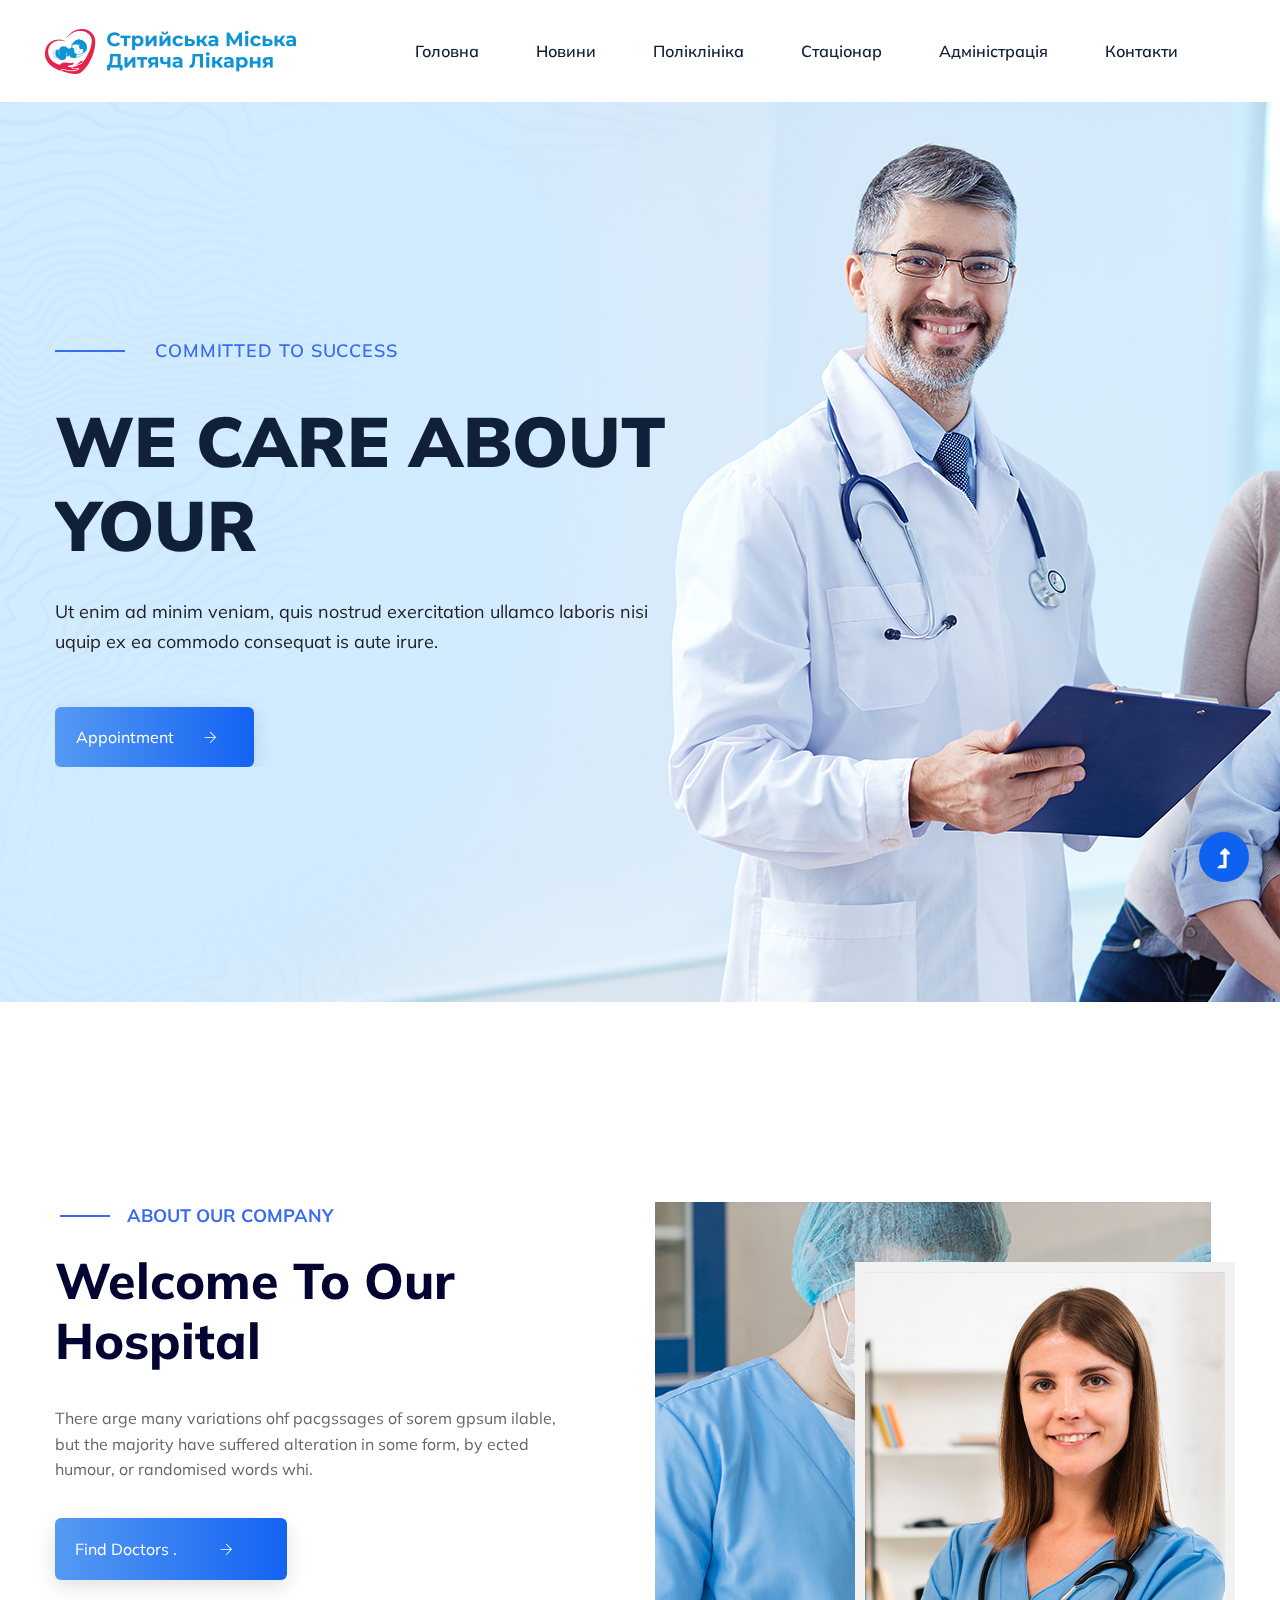
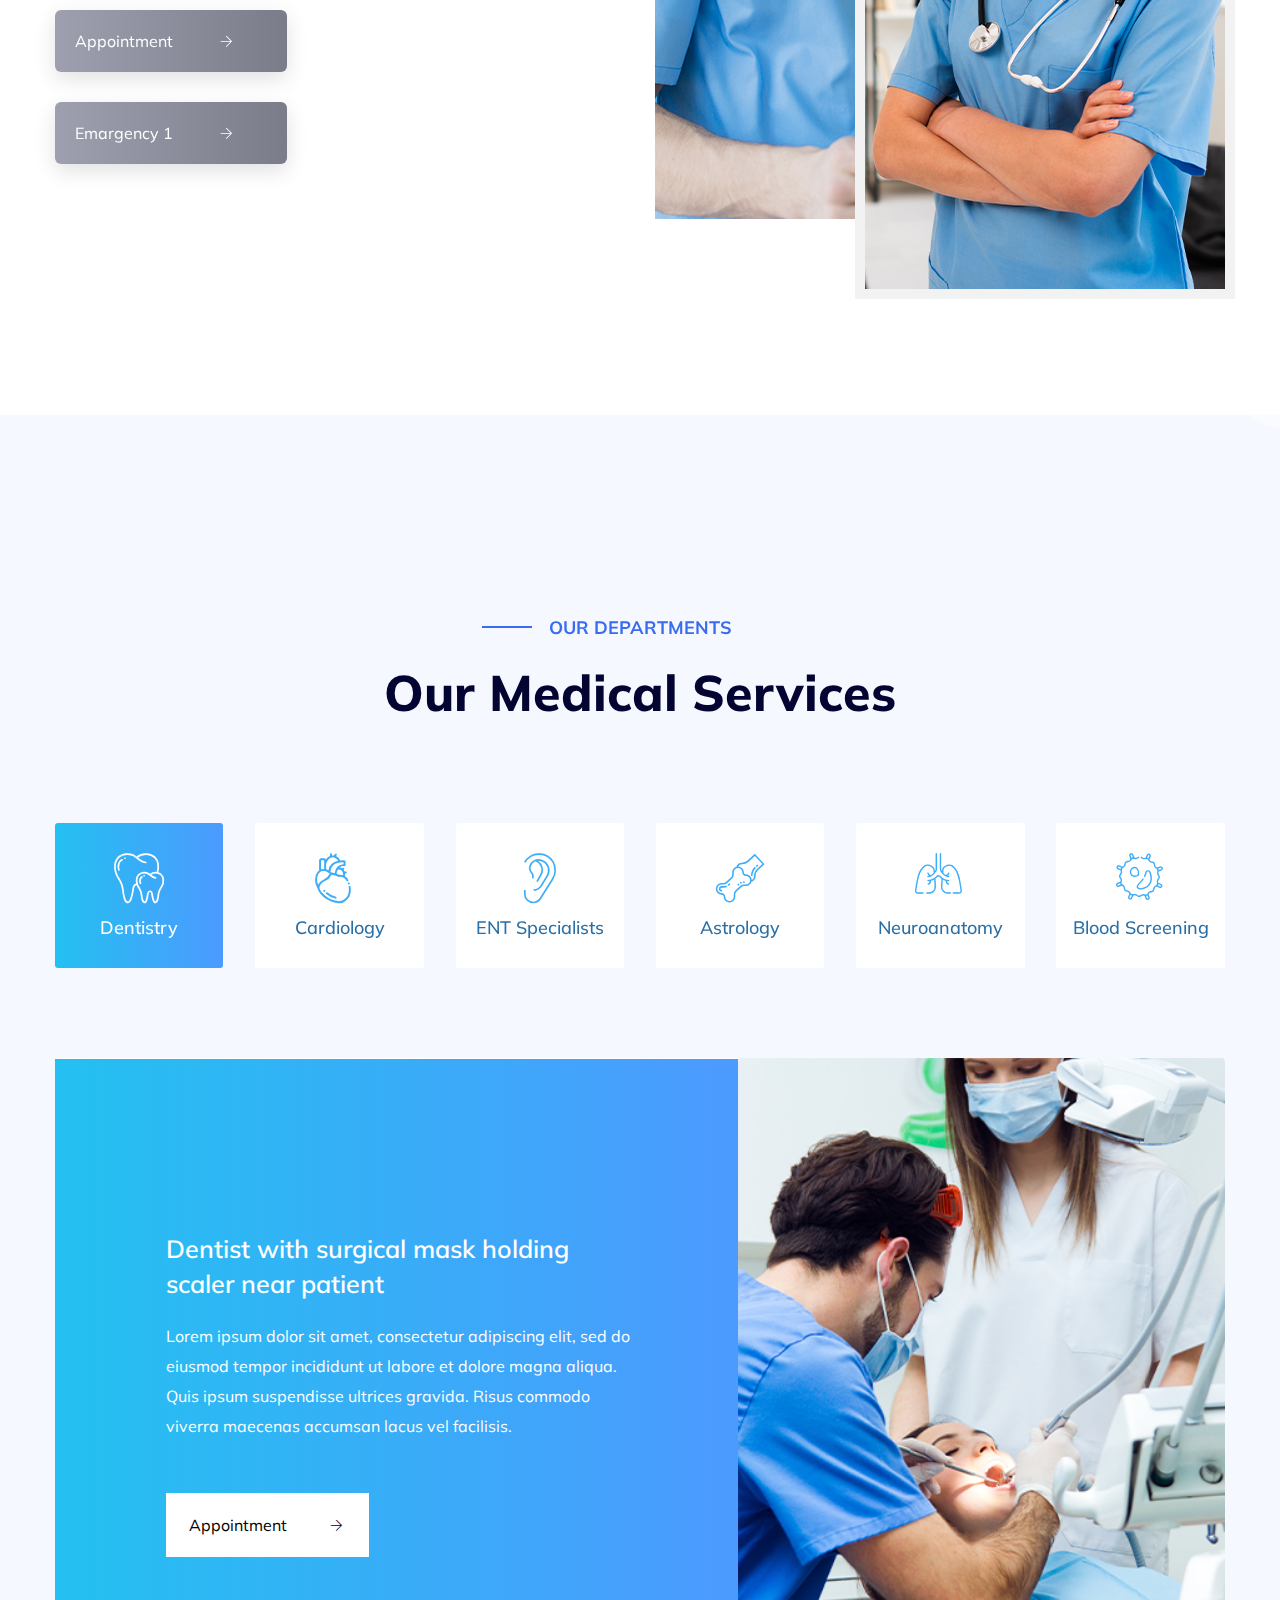
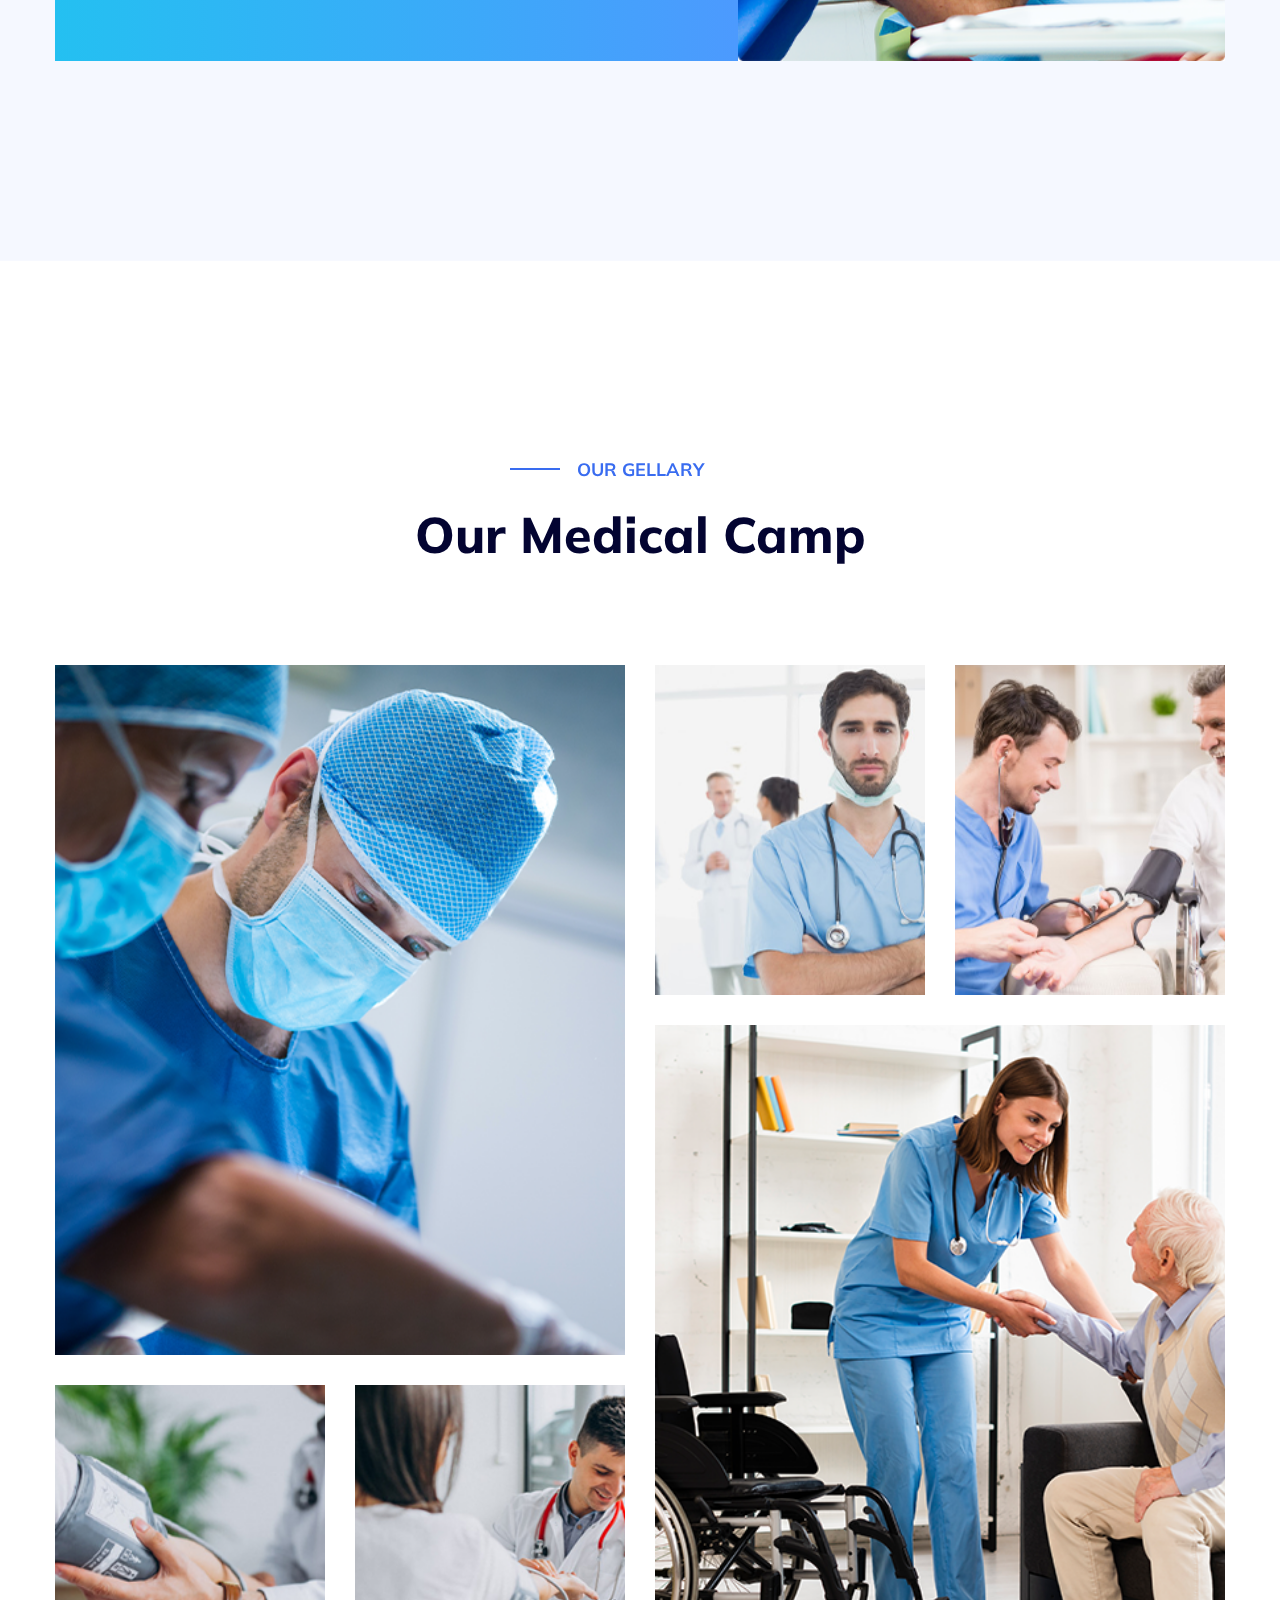
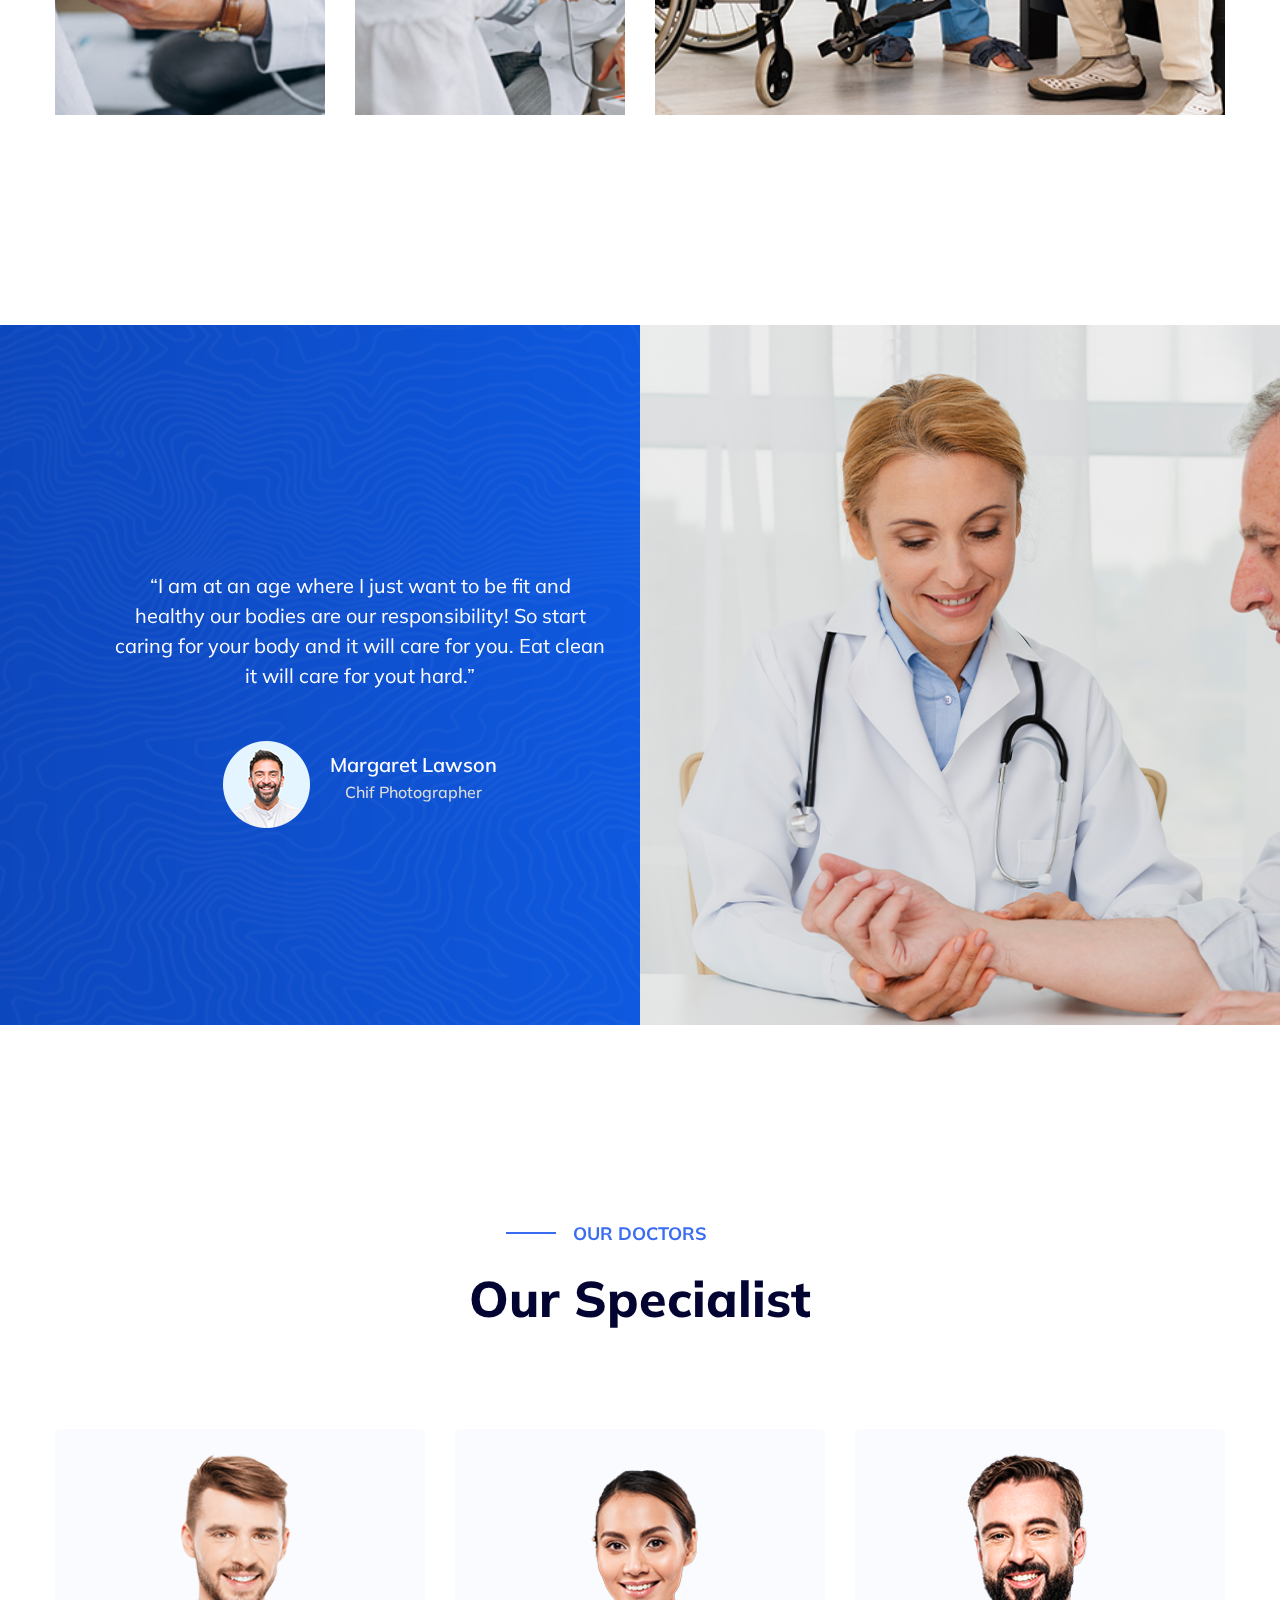
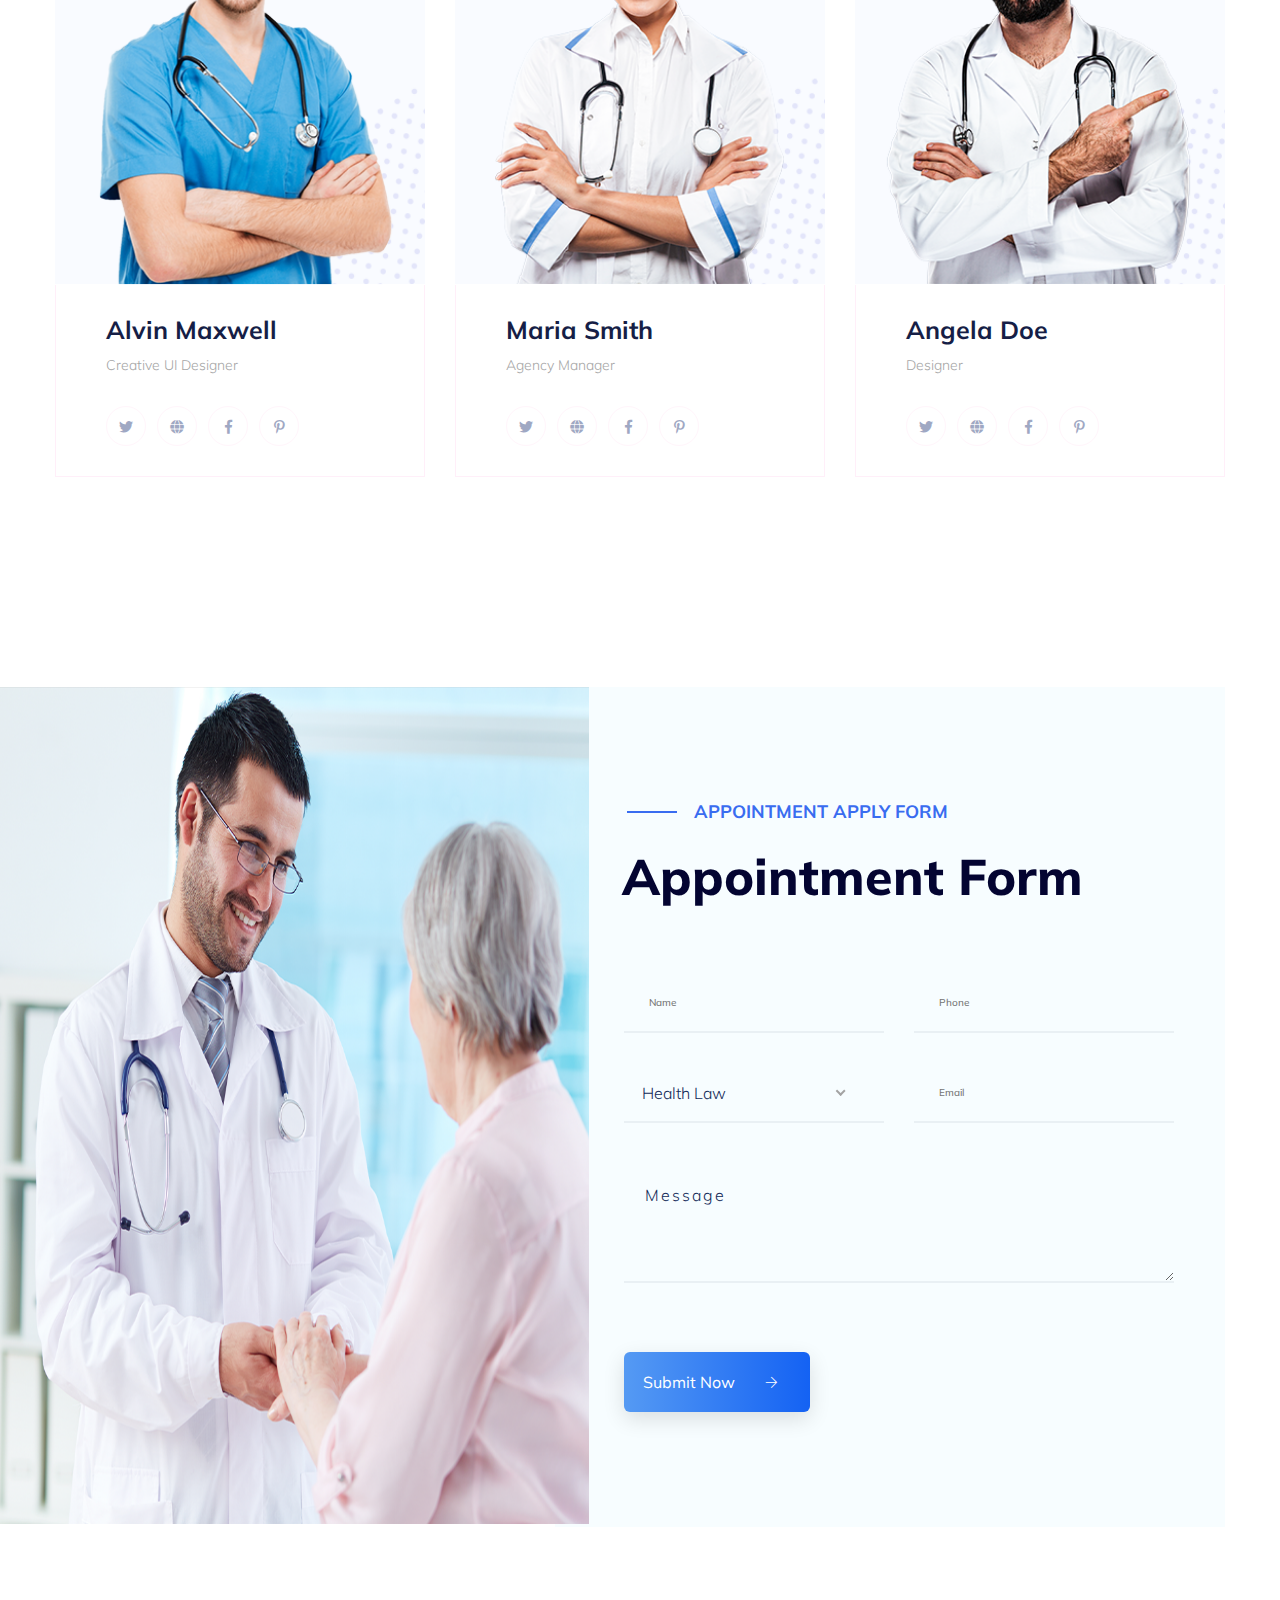
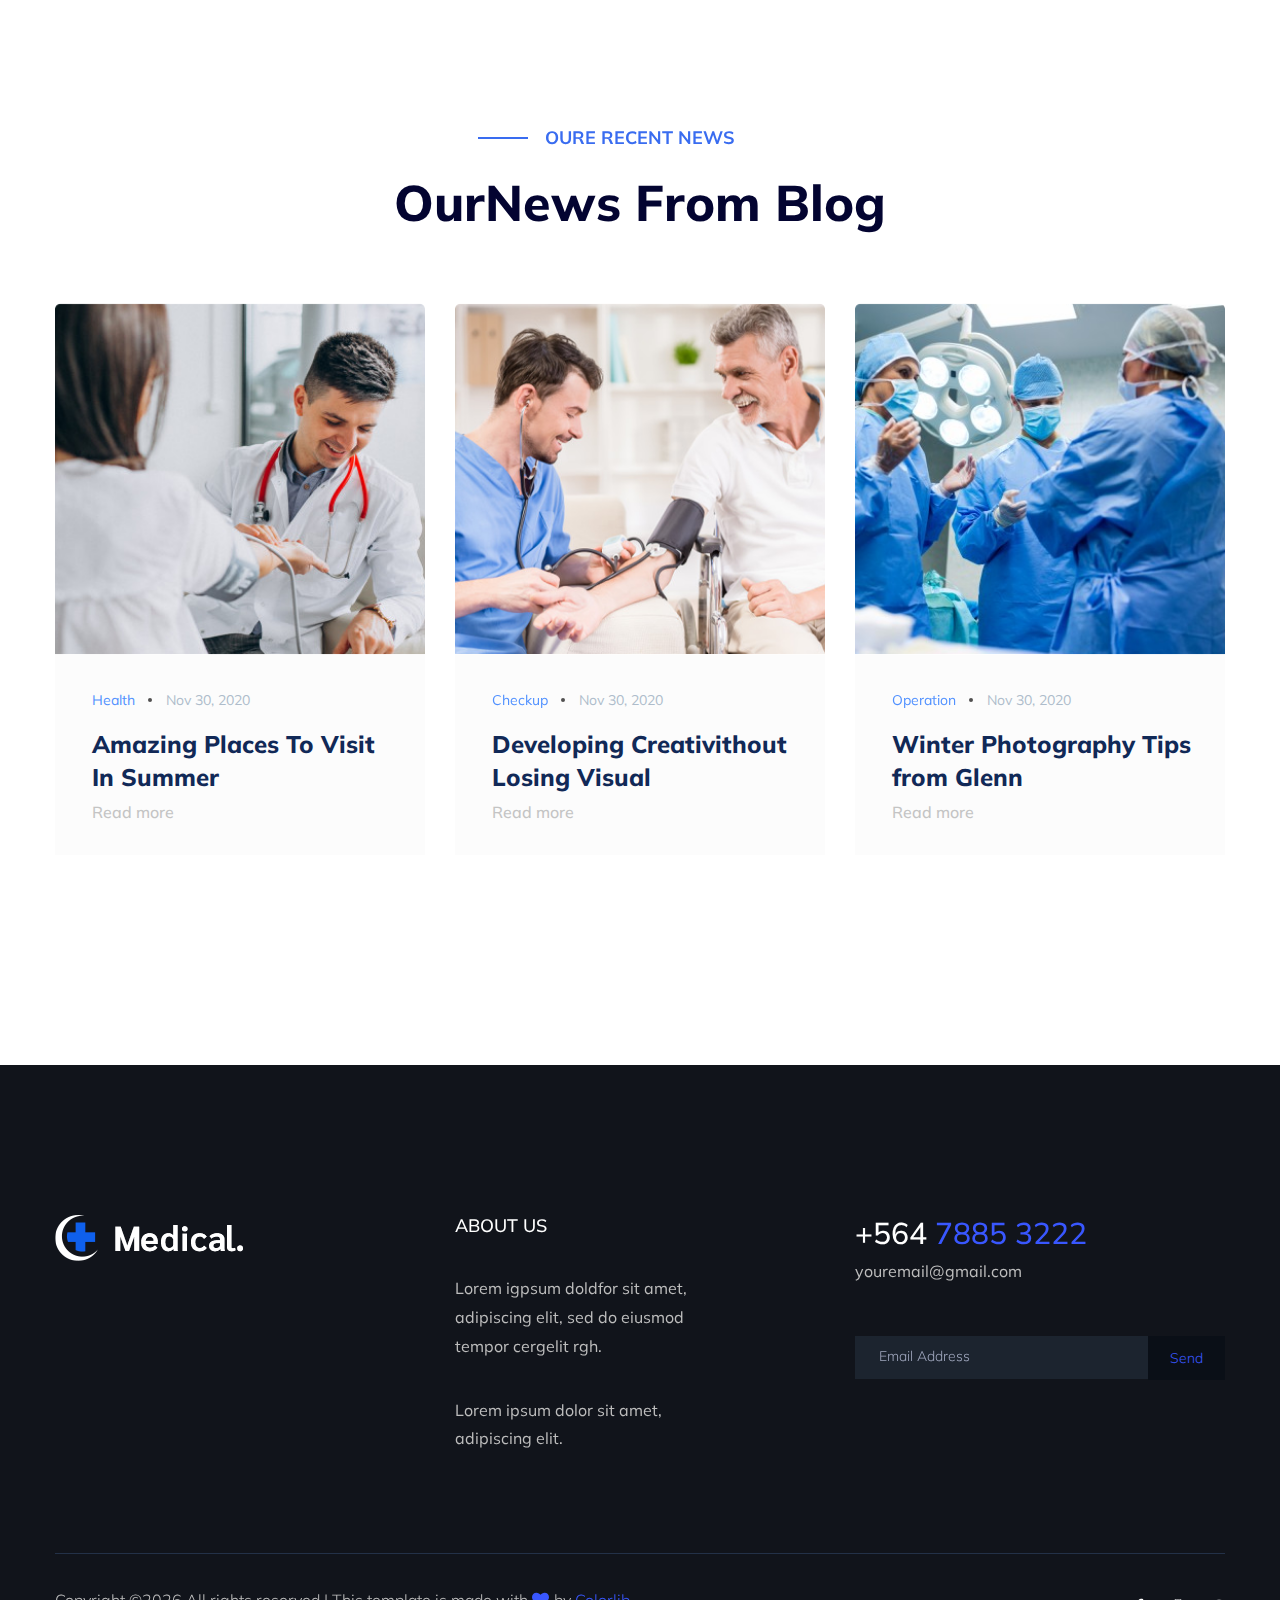
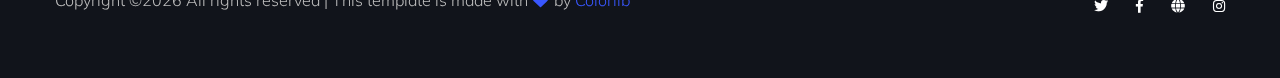
==== index.html @ 0e019bdf "add files" ====
<!doctype html>
<html class="no-js" lang="zxx">
<head>
    <meta charset="utf-8">
    <meta http-equiv="x-ua-compatible" content="ie=edge">
    <title> Medical HTML-5 Template </title>
    <meta name="description" content="">
    <meta name="viewport" content="width=device-width, initial-scale=1">
    <link rel="manifest" href="site.webmanifest">
    <link rel="shortcut icon" type="image/x-icon" href="assets/img/favicon.ico">

	<!-- CSS here -->
	<link rel="stylesheet" href="assets/css/bootstrap.min.css">
	<link rel="stylesheet" href="assets/css/owl.carousel.min.css">
	<link rel="stylesheet" href="assets/css/slicknav.css">
    <link rel="stylesheet" href="assets/css/flaticon.css">
    <link rel="stylesheet" href="assets/css/gijgo.css">
    <link rel="stylesheet" href="assets/css/animate.min.css">
    <link rel="stylesheet" href="assets/css/animated-headline.css">
	<link rel="stylesheet" href="assets/css/magnific-popup.css">
	<link rel="stylesheet" href="assets/css/fontawesome-all.min.css">
	<link rel="stylesheet" href="assets/css/themify-icons.css">
	<link rel="stylesheet" href="assets/css/slick.css">
	<link rel="stylesheet" href="assets/css/nice-select.css">
	<link rel="stylesheet" href="assets/css/style.css">
</head>
<body>
    <!-- ? Preloader Start -->
    <div id="preloader-active">
        <div class="preloader d-flex align-items-center justify-content-center">
            <div class="preloader-inner position-relative">
                <div class="preloader-circle"></div>
                <div class="preloader-img pere-text">
                    <img src="assets/img/logo/loder.png" alt="">
                </div>
            </div>
        </div>
    </div>
    <!-- Preloader Start -->
<header>
    <!--? Header Start -->
    <div class="header-area">
        <div class="main-header header-sticky">
            <div class="container-fluid">
                <div class="row align-items-center">
                    <!-- Logo -->
                    <div class="col-xl-2 col-lg-2 col-md-1">
                        <div class="logo">
                            <a href="index.html">
                                <img src="assets/img/logo/logo.png" alt=""></a>
                        </div>
                    </div>
                    <div class="col-xl-10 col-lg-10 col-md-10">
                        <div class="menu-main d-flex align-items-center justify-content-end">
                            <!-- Main-menu -->
                            <div class="main-menu f-right d-none d-lg-block">
                                <nav>
                                    <ul id="navigation">
                                        <li><a href="index.html">Головна</a></li>
                                        <li><a href="about.html">Новини</a></li>
                                        <li><a href="about.html">Поліклініка</a></li>
                                        <li><a href="about.html">Стаціонар</a></li>
                                        <li><a href="about.html">Адміністрація</a></li>
                                        <li><a href="about.html">Контакти</a></li>
                                        <!--li><a href="doctor.html">Doctors</a></li>
                                        <li><a href="department.html">Department</a></li>
                                        <li><a href="blog.html">Blog</a>
                                            <ul class="submenu">
                                                <li><a href="blog.html">Blog</a></li>
                                                <li><a href="blog_details.html">Blog Details</a></li>
                                                <li><a href="elements.html">Element</a></li>
                                            </ul>
                                        </li>
                                        <li><a href="contact.html">Contact</a></li-->
                                    </ul>
                                </nav>
                            </div>
                            <!--div class="header-right-btn f-right d-none d-lg-block ml-30">
                                <a href="#" class="btn header-btn">01654.066.456</a>
                            </div-->
                        </div>
                    </div>   
                    <!-- Mobile Menu -->
                    <div class="col-12">
                        <div class="mobile_menu d-block d-lg-none"></div>
                    </div>
                </div>
            </div>
        </div>
    </div>
    <!-- Header End -->
</header>
<main>
    <!--? slider Area Start-->
    <div class="slider-area position-relative">
        <div class="slider-active">
            <!-- Single Slider -->
            <div class="single-slider slider-height d-flex align-items-center">
                <div class="container">
                    <div class="row">
                        <div class="col-xl-7 col-lg-9 col-md-8 col-sm-9">
                            <div class="hero__caption">
                                <span>Committed to success</span>
                                <h1 class="cd-headline letters scale">We care about your 
                                    <strong class="cd-words-wrapper">
                                        <b class="is-visible">health</b>
                                        <b>sushi</b>
                                        <b>steak</b>
                                    </strong>
                                </h1>
                                <p data-animation="fadeInLeft" data-delay="0.1s">Ut enim ad minim veniam, quis nostrud exercitation ullamco laboris nisi uquip ex ea commodo consequat is aute irure.</p>
                                <a href="#" class="btn hero-btn" data-animation="fadeInLeft" data-delay="0.5s">Appointment <i class="ti-arrow-right"></i></a>
                            </div>
                        </div>
                    </div>
                </div>          
            </div>
            <!-- Single Slider -->
            <div class="single-slider slider-height d-flex align-items-center">
                <div class="container">
                    <div class="row">
                        <div class="col-xl-7 col-lg-9 col-md-8 col-sm-9">
                            <div class="hero__caption">
                                <span>Committed to success</span>
                                <h1 class="cd-headline letters scale">We care about your 
                                    <strong class="cd-words-wrapper">
                                        <b class="is-visible">health</b>
                                        <b>sushi</b>
                                        <b>steak</b>
                                    </strong>
                                </h1>
                                <p data-animation="fadeInLeft" data-delay="0.1s">Ut enim ad minim veniam, quis nostrud exercitation ullamco laboris nisi uquip ex ea commodo consequat is aute irure.</p>
                                <a href="#" class="btn hero-btn" data-animation="fadeInLeft" data-delay="0.5s">Appointment <i class="ti-arrow-right"></i></a>
                            </div>
                        </div>
                    </div>
                </div>          
            </div>
        </div>
    </div>
    <!-- slider Area End-->
    <!--? About Start-->
    <div class="about-area section-padding2">
        <div class="container">
            <div class="row">
                <div class="col-lg-6 col-md-10">
                    <div class="about-caption mb-50">
                        <!-- Section Tittle -->
                        <div class="section-tittle section-tittle2 mb-35">
                            <span>About Our Company</span>
                            <h2>Welcome To Our Hospital</h2>
                        </div>
                        <p>There arge many variations ohf pacgssages of sorem gpsum ilable, but the majority have suffered alteration in some form, by ected humour, or randomised words whi.</p>
                        <div class="about-btn1 mb-30">
                            <a href="about.html" class="btn about-btn">Find Doctors .<i class="ti-arrow-right"></i></a>
                        </div>
                        <div class="about-btn1 mb-30">
                            <a href="about.html" class="btn about-btn2">Appointment <i class="ti-arrow-right"></i></a>
                        </div>
                        <div class="about-btn1 mb-30">
                            <a href="about.html" class="btn about-btn2">Emargency 1 <i class="ti-arrow-right"></i></a>
                        </div>
                    </div>
                </div>
                <div class="col-lg-6 col-md-12">
                    <!-- about-img -->
                    <div class="about-img ">
                        <div class="about-font-img d-none d-lg-block">
                            <img src="assets/img/gallery/about2.png" alt="">
                        </div>
                        <div class="about-back-img ">
                            <img src="assets/img/gallery/about1.png" alt="">
                        </div>
                    </div>
                </div>
            </div>
        </div>
    </div>
    <!-- About  End-->
    <!--? department_area_start  -->
    <div class="department_area section-padding2">
        <div class="container">
            <!-- Section Tittle -->
            <div class="row">
                <div class="col-lg-12">
                    <div class="section-tittle text-center mb-100">
                        <span>Our Departments</span>
                        <h2>Our Medical Services</h2>
                    </div>
                </div>
            </div>
            <div class="row">
                <div class="col-lg-12">
                    <div class="depart_ment_tab mb-30">
                        <!-- Tabs Buttons -->
                        <ul class="nav" id="myTab" role="tablist">
                            <li class="nav-item">
                                <a class="nav-link active" id="home-tab" data-toggle="tab" href="#home" role="tab" aria-controls="home" aria-selected="true">
                                    <i class="flaticon-teeth"></i>
                                    <h4>Dentistry</h4>
                                </a>
                            </li>
                            <li class="nav-item">
                                <a class="nav-link" id="profile-tab" data-toggle="tab" href="#profile" role="tab" aria-controls="profile" aria-selected="false">
                                    <i class="flaticon-cardiovascular"></i>
                                    <h4>Cardiology</h4>
                                </a>
                            </li>
                            <li class="nav-item">
                                <a class="nav-link" id="contact-tab" data-toggle="tab" href="#contact" role="tab" aria-controls="contact" aria-selected="false">
                                    <i class="flaticon-ear"></i>
                                    <h4>ENT Specialists</h4>
                                </a>
                            </li>
                            <li class="nav-item">
                                <a class="nav-link" id="Astrology-tab" data-toggle="tab" href="#Astrology" role="tab" aria-controls="contact" aria-selected="false">
                                    <i class="flaticon-bone"></i>
                                    <h4>Astrology</h4>
                                </a>
                            </li>
                            <li class="nav-item">
                                <a class="nav-link" id="Neuroanatomy-tab" data-toggle="tab" href="#Neuroanatomy" role="tab" aria-controls="contact" aria-selected="false">
                                    <i class="flaticon-lung"></i>
                                    <h4>Neuroanatomy</h4>
                                </a>
                            </li>
                            <li class="nav-item">
                                <a class="nav-link" id="Blood-tab" data-toggle="tab" href="#Blood" role="tab" aria-controls="contact" aria-selected="false">
                                    <i class="flaticon-cell"></i>
                                    <h4>Blood Screening</h4>
                                </a>
                            </li>
                        </ul>
                    </div>
                </div>
            </div>
            <div class="dept_main_info white-bg">
                <div class="tab-content" id="myTabContent">
                    <div class="tab-pane fade show active" id="home" role="tabpanel" aria-labelledby="home-tab">
                        <!-- single_content  -->
                        <div class="row align-items-center no-gutters">
                            <div class="col-lg-7">
                                <div class="dept_info">
                                    <h3>Dentist with surgical mask holding <br> scaler near patient</h3 >
                                    <p>Lorem ipsum dolor sit amet, consectetur adipiscing elit, sed do eiusmod tempor incididunt ut labore et dolore magna aliqua. Quis ipsum suspendisse ultrices gravida. Risus commodo viverra maecenas accumsan lacus vel facilisis. </p>
                                    <a href="#" class="dep-btn">Appointment<i class="ti-arrow-right"></i></a>
                                </div>
                            </div>
                            <div class="col-lg-5">
                                <div class="dept_thumb">
                                    <img src="assets/img/gallery/department_man.png" alt="">
                                </div>
                            </div>
                        </div>
                        <!-- single_content  -->
                    </div>
                    <div class="tab-pane fade" id="profile" role="tabpanel" aria-labelledby="profile-tab">
                        <!-- single_content  -->
                        <div class="row align-items-center no-gutters">
                            <div class="col-lg-7">
                                <div class="dept_info">
                                    <h3>Dentist with surgical mask holding <br> scaler near patient</h3 >
                                    <p>Lorem ipsum dolor sit amet, consectetur adipiscing elit, sed do eiusmod tempor incididunt ut labore et dolore magna aliqua. Quis ipsum suspendisse ultrices gravida. Risus commodo viverra maecenas accumsan lacus vel facilisis. </p>
                                    <a href="#" class="dep-btn">Appointment<i class="ti-arrow-right"></i></a>
                                </div>
                            </div>
                            <div class="col-lg-5">
                                <div class="dept_thumb">
                                    <img src="assets/img/gallery/department_man.png" alt="">
                                </div>
                            </div>
                        </div>
                        <!-- single_content  -->
                    </div>
                    <div class="tab-pane fade" id="contact" role="tabpanel" aria-labelledby="contact-tab">
                        <!-- single_content  -->
                        <div class="row align-items-center no-gutters">
                            <div class="col-lg-7">
                                <div class="dept_info">
                                    <h3>Dentist with surgical mask holding <br> scaler near patient</h3 >
                                    <p>Lorem ipsum dolor sit amet, consectetur adipiscing elit, sed do eiusmod tempor incididunt ut labore et dolore magna aliqua. Quis ipsum suspendisse ultrices gravida. Risus commodo viverra maecenas accumsan lacus vel facilisis. </p>
                                    <a href="#" class="dep-btn">Appointment<i class="ti-arrow-right"></i></a>
                                </div>
                            </div>
                            <div class="col-lg-5">
                                <div class="dept_thumb">
                                    <img src="assets/img/gallery/department_man.png" alt="">
                                </div>
                            </div>
                        </div>
                        <!-- single_content  -->
                    </div>
                    <div class="tab-pane fade" id="Astrology" role="tabpanel" aria-labelledby="Astrology-tab">
                        <!-- single_content  -->
                        <div class="row align-items-center no-gutters">
                            <div class="col-lg-7">
                                <div class="dept_info">
                                    <h3>Dentist with surgical mask holding <br> scaler near patient</h3 >
                                    <p>Lorem ipsum dolor sit amet, consectetur adipiscing elit, sed do eiusmod tempor incididunt ut labore et dolore magna aliqua. Quis ipsum suspendisse ultrices gravida. Risus commodo viverra maecenas accumsan lacus vel facilisis. </p>
                                    <a href="#" class="dep-btn">Appointment<i class="ti-arrow-right"></i></a>
                                </div>
                            </div>
                            <div class="col-lg-5">
                                <div class="dept_thumb">
                                    <img src="assets/img/gallery/department_man.png" alt="">
                                </div>
                            </div>
                        </div>
                        <!-- single_content  -->
                    </div>
                    <div class="tab-pane fade" id="Neuroanatomy" role="tabpanel" aria-labelledby="Neuroanatomy-tab">
                        <!-- single_content  -->
                        <div class="row align-items-center no-gutters">
                            <div class="col-lg-7">
                                <div class="dept_info">
                                    <h3>Dentist with surgical mask holding <br> scaler near patient</h3 >
                                    <p>Lorem ipsum dolor sit amet, consectetur adipiscing elit, sed do eiusmod tempor incididunt ut labore et dolore magna aliqua. Quis ipsum suspendisse ultrices gravida. Risus commodo viverra maecenas accumsan lacus vel facilisis. </p>
                                    <a href="#" class="dep-btn">Appointment<i class="ti-arrow-right"></i></a>
                                </div>
                            </div>
                            <div class="col-lg-5">
                                <div class="dept_thumb">
                                    <img src="assets/img/gallery/department_man.png" alt="">
                                </div>
                            </div>
                        </div>
                        <!-- single_content  -->
                    </div>
                    <div class="tab-pane fade" id="Blood" role="tabpanel" aria-labelledby="Blood-tab">
                        <!-- single_content  -->
                        <div class="row align-items-center no-gutters">
                            <div class="col-lg-7">
                                <div class="dept_info">
                                    <h3>Dentist with surgical mask holding <br> scaler near patient</h3 >
                                    <p>Lorem ipsum dolor sit amet, consectetur adipiscing elit, sed do eiusmod tempor incididunt ut labore et dolore magna aliqua. Quis ipsum suspendisse ultrices gravida. Risus commodo viverra maecenas accumsan lacus vel facilisis. </p>
                                    <a href="#" class="dep-btn">Appointment<i class="ti-arrow-right"></i></a>
                                </div>
                            </div>
                            <div class="col-lg-5">
                                <div class="dept_thumb">
                                    <img src="assets/img/gallery/department_man.png" alt="">
                                </div>
                            </div>
                        </div>
                        <!-- single_content  -->
                    </div>
                    </div>
            </div>

        </div>
    </div>
    <!-- depertment area end  -->
     <!--? Gallery Area Start -->
     <div class="gallery-area section-padding30">
        <div class="container">
            <!-- Section Tittle -->
            <div class="row justify-content-center">
                <div class="col-lg-6">
                    <div class="section-tittle text-center mb-100">
                        <span>Our Gellary</span>
                        <h2>Our Medical Camp</h2>
                    </div>
                </div>
            </div>
            <div class="row">
                <!-- Left -->
                <div class="col-lg-6">
                    <div class="row">
                        <div class="col-lg-12">
                            <div class="single-gallery mb-30">
                                <div class="gallery-img big-img" style="background-image: url(assets/img/gallery/gallery1.png);"></div>
                            </div>
                        </div>
                        <div class="col-lg-6 col-md-6 col-sm-6">
                            <div class="single-gallery mb-30">
                                <div class="gallery-img small-img" style="background-image: url(assets/img/gallery/gallery2.png);"></div>
                            </div>
                        </div>
                        <div class="col-lg-6 col-md-6 col-sm-6">
                            <div class="single-gallery mb-30">
                                <div class="gallery-img small-img" style="background-image: url(assets/img/gallery/gallery3.png);"></div>
                            </div>
                        </div>
                    </div>
                </div>
                <!-- Right -->
                <div class="col-lg-6">
                    <div class="row">
                        <div class="col-lg-6 col-md-6 col-sm-6">
                            <div class="single-gallery mb-30">
                                <div class="gallery-img small-img" style="background-image: url(assets/img/gallery/gallery4.png);"></div>
                            </div>
                        </div>
                        <div class="col-lg-6 col-md-6 col-sm-6">
                            <div class="single-gallery mb-30">
                                <div class="gallery-img small-img" style="background-image: url(assets/img/gallery/gallery5.png);"></div>
                            </div>
                        </div>
                        <div class="col-lg-12">
                            <div class="single-gallery mb-30">
                                <div class="gallery-img big-img" style="background-image: url(assets/img/gallery/gallery6.png);"></div>
                            </div>
                        </div>
                    </div>
                </div>
            </div>
        </div>
    </div>
    <!-- Gallery Area End -->
    <!--? All startups Start -->
    <div class="all-starups-area testimonial-area fix">
        <!-- left Contents -->
        <div class="starups">
            <!--? Testimonial Start -->
            <div class="h1-testimonial-active">
                <!-- Single Testimonial -->
                <div class="single-testimonial text-center">
                    <!-- Testimonial Content -->
                    <div class="testimonial-caption ">
                        <div class="testimonial-top-cap">
                            <img src="assets/img/gallery/testimonial.png" alt="">
                            <p>“I am at an age where I just want to be fit and healthy our bodies are our responsibility! So start caring for your body and it will care for you. Eat clean it will care for yout hard.”</p>
                        </div>
                        <!-- founder -->
                        <div class="testimonial-founder d-flex align-items-center justify-content-center">
                            <div class="founder-img">
                                <img src="assets/img/gallery/Homepage_testi.png" alt="">
                            </div>
                            <div class="founder-text">
                                <span>Margaret Lawson</span>
                                <p>Chif Photographer</p>
                            </div>
                        </div>
                    </div>
                </div>
            </div>
            <!-- Testimonial End -->
        </div>
        <!--Right Contents  -->
        <div class="starups-img"></div>
    </div>
    <!--All startups End -->
     <!--? Team Start -->
     <div class="team-area section-padding30">
        <div class="container">
            <!-- Section Tittle -->
            <div class="row justify-content-center">
                <div class="col-lg-6">
                    <div class="section-tittle text-center mb-100">
                        <span>Our Doctors</span>
                        <h2>Our Specialist</h2>
                    </div>
                </div>
            </div>
            <div class="row">
                <!-- single Tem -->
                <div class="col-xl-4 col-lg-4 col-md-6 col-sm-">
                    <div class="single-team mb-30">
                        <div class="team-img">
                            <img src="assets/img/gallery/team2.png" alt="">
                        </div>
                        <div class="team-caption">
                            <h3><a href="#">Alvin Maxwell</a></h3>
                            <span>Creative UI Designer</span>
                            <!-- Team social -->
                            <div class="team-social">
                                <a href="#"><i class="fab fa-twitter"></i></a>
                                <a href="#"><i class="fas fa-globe"></i></a>
                                <a href="#"><i class="fab fa-facebook-f"></i></a>
                                <a href="#"><i class="fab fa-pinterest-p"></i></a>
                            </div>
                        </div>
                    </div>
                </div>
                <div class="col-xl-4 col-lg-4 col-md-6 col-sm-">
                    <div class="single-team mb-30">
                        <div class="team-img">
                            <img src="assets/img/gallery/team3.png" alt="">
                        </div>
                        <div class="team-caption">
                            <h3><a href="#">Maria Smith</a></h3>
                            <span>Agency Manager</span>
                            <!-- Team social -->
                            <div class="team-social">
                                <a href="#"><i class="fab fa-twitter"></i></a>
                                <a href="#"><i class="fas fa-globe"></i></a>
                                <a href="#"><i class="fab fa-facebook-f"></i></a>
                                <a href="#"><i class="fab fa-pinterest-p"></i></a>
                            </div>
                        </div>
                    </div>
                </div>
                <div class="col-xl-4 col-lg-4 col-md-6 col-sm-">
                    <div class="single-team mb-30">
                        <div class="team-img">
                            <img src="assets/img/gallery/team1.png" alt="">
                        </div>
                        <div class="team-caption">
                            <h3><a href="#">Angela Doe</a></h3>
                            <span>Designer</span>
                            <!-- Team social -->
                            <div class="team-social">
                                <a href="#"><i class="fab fa-twitter"></i></a>
                                <a href="#"><i class="fas fa-globe"></i></a>
                                <a href="#"><i class="fab fa-facebook-f"></i></a>
                                <a href="#"><i class="fab fa-pinterest-p"></i></a>
                            </div>
                        </div>
                    </div>
                </div>
            </div>
        </div>
    </div>
    <!-- Team End -->
     <!--? Contact form Start -->
     <div class="contact-form-main">
        <div class="container">
            <div class="row justify-content-end">
                <div class="col-xl-7 col-lg-7">
                    <div class="form-wrapper">
                        <!--Section Tittle  -->
                        <div class="form-tittle">
                            <div class="row ">
                                <div class="col-xl-12">
                                    <div class="section-tittle section-tittle2">
                                        <span>Appointment Apply Form</span>
                                        <h2>Appointment Form</h2>
                                    </div>
                                </div>
                            </div>
                        </div>
                        <!--End Section Tittle  -->
                        <form id="contact-form" action="#" method="POST">
                            <div class="row">
                                <div class="col-lg-6 col-md-6">
                                    <div class="form-box user-icon mb-30">
                                        <input type="text" name="name" placeholder="Name">
                                    </div>
                                </div>
                                <div class="col-lg-6 col-md-6">
                                    <div class="form-box email-icon mb-30">
                                        <input type="text" name="email" placeholder="Phone">
                                    </div>
                                </div>
                                <div class="col-lg-6 col-md-6 mb-30">
                                    <div class="select-itms">
                                        <select name="select" id="select2">
                                            <option value="">Health Law</option>
                                            <option value="">saiful islam</option>
                                            <option value="">Arafath Miya</option>
                                            <option value="">Shakil Miya</option>
                                            <option value="">Tamim Sharker</option>
                                        </select>
                                    </div>
                                </div>
                                <div class="col-lg-6 col-md-6">
                                    <div class="form-box subject-icon mb-30">
                                        <input type="Email" name="subject" placeholder="Email">
                                    </div>
                                </div>
                                <div class="col-lg-12">
                                    <div class="form-box message-icon mb-65">
                                        <textarea name="message" id="message" placeholder="Message"></textarea>
                                    </div>
                                    <div class="submit-info">
                                        <button class="btn" type="submit">Submit Now <i class="ti-arrow-right"></i> </button>
                                    </div>
                                </div>
                            </div>
                        </form>
                    </div>
                </div>
            </div>
        </div>
        <!-- contact left Img-->
        <div class="from-left d-none d-lg-block">
            <img src="assets/img/gallery/contact_form.png" alt="">
        </div>
    </div>
    <!-- Contact form End -->
    <!--? gallery Products Start -->
    <div class="gallery-area fix">
        <div class="container-fluid p-0">
            <div class="row no-gutters">
                <div class="col-lg-3 col-md-3 col-sm-6">
                    <div class="gallery-box">
                        <div class="single-gallery">
                            <div class="gallery-img " style="background-image: url(assets/img/gallery/gallery1.png);"></div>
                        </div>
                    </div>
                </div>
                <div class="col-lg-3 col-md-3 col-sm-6">
                    <div class="gallery-box">
                        <div class="single-gallery">
                            <div class="gallery-img " style="background-image: url(assets/img/gallery/gallery2.png);"></div>
                        </div>
                    </div>
                </div>
                <div class="col-lg-6 col-md-6 col-sm-6">
                    <div class="gallery-box">
                        <div class="single-gallery">
                            <div class="gallery-img " style="background-image: url(assets/img/gallery/gallery3.png);"></div>
                        </div>
                    </div>
                </div>
                <div class="col-lg-6 col-md-6 col-sm-6">
                    <div class="gallery-box">
                        <div class="single-gallery">
                            <div class="gallery-img " style="background-image: url(assets/img/gallery/gallery4.png);"></div>
                        </div>
                    </div>
                </div>
                <div class="col-lg-3 col-md-3 col-sm-6">
                    <div class="gallery-box">
                        <div class="single-gallery">
                             <div class="gallery-img " style="background-image: url(assets/img/gallery/gallery5.png);"></div>
                        </div>
                    </div>
                </div>
                <div class="col-lg-3 col-md-3 col-sm-6">
                    <div class="gallery-box">
                        <div class="single-gallery">
                            <div class="gallery-img " style="background-image: url(assets/img/gallery/gallery6.png);"></div>
                        </div>
                    </div>
                </div>
            </div>
        </div>
    </div>
    <!-- gallery Products End -->
    <!--? Blog start -->
    <div class="home_blog-area section-padding30">
        <div class="container">
            <div class="row justify-content-sm-center">
                <div class="cl-xl-7 col-lg-8 col-md-10">
                    <!-- Section Tittle -->
                    <div class="section-tittle text-center mb-70">
                        <span>Oure recent news</span>
                        <h2>OurNews From Blog</h2>
                    </div> 
                </div>
            </div>
            <div class="row">
                <div class="col-xl-4 col-lg-4 col-md-6">
                    <div class="single-blogs mb-30">
                        <div class="blog-img">
                            <img src="assets/img/gallery/blog1.png" alt="">
                        </div>
                        <div class="blogs-cap">
                            <div class="date-info">
                                <span>Health</span>
                                <p>Nov 30, 2020</p>
                            </div>
                            <h4><a href="blog_details.html">Amazing Places To Visit In Summer</a></h4>
                            <a href="blog_details.html" class="read-more1">Read more</a>
                        </div>
                    </div>
                </div>
                <div class="col-xl-4 col-lg-4 col-md-6">
                    <div class="single-blogs mb-30">
                        <div class="blog-img">
                            <img src="assets/img/gallery/blog2.png" alt="">
                        </div>
                        <div class="blogs-cap">
                            <div class="date-info">
                                <span>Checkup</span>
                                <p>Nov 30, 2020</p>
                            </div>
                            <h4><a href="blog_details.html">Developing Creativithout Losing Visual</a></h4>
                            <a href="blog_details.html" class="read-more1">Read more</a>
                        </div>
                    </div>
                </div>
                <div class="col-xl-4 col-lg-4 col-md-6">
                    <div class="single-blogs mb-30">
                        <div class="blog-img">
                            <img src="assets/img/gallery/blog3.png" alt="">
                        </div>
                        <div class="blogs-cap">
                            <div class="date-info">
                                <span>Operation</span>
                                <p>Nov 30, 2020</p>
                            </div>
                            <h4><a href="blog_details.html">Winter Photography Tips from Glenn</a></h4>
                            <a href="blog_details.html" class="read-more1">Read more</a>
                        </div>
                    </div>
                </div>
            </div>
        </div>
    </div>
    <!-- Blog End -->
    </main>
    <footer>
        <!--? Footer Start-->
        <div class="footer-area section-bg" data-background="assets/img/gallery/footer_bg.jpg">
            <div class="container">
                <div class="footer-top footer-padding">
                    <div class="row d-flex justify-content-between">
                        <div class="col-xl-3 col-lg-3 col-md-4 col-sm-8">
                            <div class="single-footer-caption mb-50">
                                <!-- logo -->
                                <div class="footer-logo">
                                    <a href="index.html"><img src="assets/img/logo/logo2_footer.png" alt=""></a>
                                </div>
                            </div>
                        </div>
                        <div class="col-xl-3 col-lg-4 col-md-6 col-sm-5">
                            <div class="single-footer-caption mb-50">
                                <div class="footer-tittle">
                                    <h4>About Us</h4>
                                    <div class="footer-pera">
                                        <p class="info1">Lorem igpsum doldfor sit amet, adipiscing elit, sed do eiusmod tempor cergelit rgh. </p>
                                        <p class="info1">Lorem ipsum dolor sit amet, adipiscing elit.</p>
                                    </div>
                                </div>
                            </div>
                        </div>
                        <div class="col-xl-4 col-lg-4 col-md-6 col-sm-8">
                            <div class="single-footer-caption mb-50">
                                <div class="footer-number mb-50">
                                    <h4><span>+564 </span>7885 3222</h4>
                                    <p>youremail@gmail.com</p>
                                </div>
                                <!-- Form -->
                                <div class="footer-form">
                                    <div id="mc_embed_signup">
                                        <form target="_blank" action="https://spondonit.us12.list-manage.com/subscribe/post?u=1462626880ade1ac87bd9c93a&amp;id=92a4423d01" method="get" class="subscribe_form relative mail_part" novalidate="true">
                                            <input type="email" name="EMAIL" id="newsletter-form-email" placeholder=" Email Address " class="placeholder hide-on-focus" onfocus="this.placeholder = ''" onblur="this.placeholder = 'Your email address'">
                                            <div class="form-icon">
                                                <button type="submit" name="submit" id="newsletter-submit" class="email_icon newsletter-submit button-contactForm">
                                                    Send
                                                </button>
                                            </div>
                                            <div class="mt-10 info"></div>
                                        </form>
                                    </div>
                                </div>
                            </div>
                        </div>
                    </div>
                </div>
                <div class="footer-bottom">
                    <div class="row d-flex justify-content-between align-items-center">
                        <div class="col-xl-9 col-lg-8">
                            <div class="footer-copy-right">
                                <p><!-- Link back to Colorlib can't be removed. Template is licensed under CC BY 3.0. -->
  Copyright &copy;<script>document.write(new Date().getFullYear());</script> All rights reserved | This template is made with <i class="fa fa-heart" aria-hidden="true"></i> by <a href="https://colorlib.com" target="_blank">Colorlib</a>
  <!-- Link back to Colorlib can't be removed. Template is licensed under CC BY 3.0. --></p>
                            </div>
                        </div>
                        <div class="col-xl-3 col-lg-4">
                            <!-- Footer Social -->
                            <div class="footer-social f-right">
                                <a href="#"><i class="fab fa-twitter"></i></a>
                                <a href="https://www.facebook.com/sai4ull"><i class="fab fa-facebook-f"></i></a>
                                <a href="#"><i class="fas fa-globe"></i></a>
                                <a href="#"><i class="fab fa-instagram"></i></a>
                            </div>
                        </div>
                    </div>
                </div>
            </div>
        </div>
        <!-- Footer End-->
    </footer>
    <!-- Scroll Up -->
    <div id="back-top" >
        <a title="Go to Top" href="#"> <i class="fas fa-level-up-alt"></i></a>
    </div>

    <!-- JS here -->

    <script src="./assets/js/vendor/modernizr-3.5.0.min.js"></script>
    <!-- Jquery, Popper, Bootstrap -->
    <script src="./assets/js/vendor/jquery-1.12.4.min.js"></script>
    <script src="./assets/js/popper.min.js"></script>
    <script src="./assets/js/bootstrap.min.js"></script>
    <!-- Jquery Mobile Menu -->
    <script src="./assets/js/jquery.slicknav.min.js"></script>

    <!-- Jquery Slick , Owl-Carousel Plugins -->
    <script src="./assets/js/owl.carousel.min.js"></script>
    <script src="./assets/js/slick.min.js"></script>
    <!-- One Page, Animated-HeadLin -->
    <script src="./assets/js/wow.min.js"></script>
    <script src="./assets/js/animated.headline.js"></script>
    <script src="./assets/js/jquery.magnific-popup.js"></script>

    <!-- Date Picker -->
    <script src="./assets/js/gijgo.min.js"></script>
    <!-- Nice-select, sticky -->
    <script src="./assets/js/jquery.nice-select.min.js"></script>
    <script src="./assets/js/jquery.sticky.js"></script>
    
    <!-- counter , waypoint -->
    <script src="./assets/js/jquery.counterup.min.js"></script>
    <script src="./assets/js/waypoints.min.js"></script>
    <script src="./assets/js/jquery.countdown.min.js"></script>
    <!-- contact js -->
    <script src="./assets/js/contact.js"></script>
    <script src="./assets/js/jquery.form.js"></script>
    <script src="./assets/js/jquery.validate.min.js"></script>
    <script src="./assets/js/mail-script.js"></script>
    <script src="./assets/js/jquery.ajaxchimp.min.js"></script>
    
    <!-- Jquery Plugins, main Jquery -->	
    <script src="./assets/js/plugins.js"></script>
    <script src="./assets/js/main.js"></script>
    
    </body>
</html>
---- assets/css/flaticon.css ----
/*
  	Flaticon icon font: Flaticon
  	Creation date: 14/01/2020 06:46
  	*/

@font-face {
  font-family: "Flaticon";
  src: url("../fonts/Flaticon.eot");
  src: url("../fonts/Flaticon.eot?#iefix") format("embedded-opentype"),
       url("../fonts/Flaticon.woff2") format("woff2"),
       url("../fonts/Flaticon.woff") format("woff"),
       url("../fonts/Flaticon.ttf") format("truetype"),
       url("../fonts/Flaticon.svg#Flaticon") format("svg");
  font-weight: normal;
  font-style: normal;
}

@media screen and (-webkit-min-device-pixel-ratio:0) {
  @font-face {
    font-family: "Flaticon";
    src: url("../fonts/Flaticon.svg#Flaticon") format("svg");
  }
}

[class^="flaticon-"]:before, [class*=" flaticon-"]:before,
[class^="flaticon-"]:after, [class*=" flaticon-"]:after {   
  font-family: Flaticon;
font-style: normal;
}

.flaticon-verified:before { content: "\f100"; }
.flaticon-teeth:before { content: "\f101"; }
.flaticon-cardiovascular:before { content: "\f102"; }
.flaticon-ear:before { content: "\f103"; }
.flaticon-bone:before { content: "\f104"; }
.flaticon-lung:before { content: "\f105"; }
.flaticon-cell:before { content: "\f106"; }
.flaticon-doctor:before { content: "\f107"; }
.flaticon-find:before { content: "\f108"; }
.flaticon-customer-service:before { content: "\f109"; }
.flaticon-call:before { content: "\f10a"; }
---- assets/css/gijgo.css ----
.gj-button {
    background-color: #f5f5f5;
    border: 1px solid #ddd;
    color: #000;
    border-radius: 3px;
    padding: 6px 10px;
    cursor: pointer;
}

.gj-unselectable {
    -webkit-touch-callout: none;
    -webkit-user-select: none;
    -khtml-user-select: none;
    -moz-user-select: none;
    -ms-user-select: none;
    user-select: none;
}

.gj-row {
    display: -webkit-box;
    display: -ms-flexbox;
    display: flex;
    -ms-flex-wrap: wrap;
    flex-wrap: wrap;
}

.gj-margin-left-5 {
    margin-left: 5px;
}

.gj-margin-left-10 {
    margin-left: 10px;
}

.gj-width-full {
    width: 100%;
}

.gj-cursor-pointer {
    cursor: pointer;
}

.gj-text-align-center {
    text-align: center;
}

.gj-font-size-16 {
    font-size: 16px;
}

.gj-hidden {
    display: none;
}

/** Material Design */
.gj-button-md {
    background: 0 0;
    border: none;
    border-radius: 2px;
    color: rgba(0, 0, 0, 0.87);
    position: relative;
    height: 36px;
    margin: 0;
    min-width: 64px;
    padding: 0 16px;
    display: inline-block;
    font-family: "Roboto","Helvetica","Arial",sans-serif;
    font-size: 1rem;
    font-weight: 500;
    text-transform: uppercase;
    letter-spacing: 0;
    overflow: hidden;
    will-change: box-shadow;
    transition: box-shadow .2s cubic-bezier(.4,0,1,1),background-color .2s cubic-bezier(.4,0,.2,1),color .2s cubic-bezier(.4,0,.2,1);
    outline: none;
    cursor: pointer;
    text-decoration: none;
    text-align: center;
    line-height: 36px;
    vertical-align: middle;
    overflow: hidden;
    -webkit-user-select: none;
    -moz-user-select: none;
    -ms-user-select: none;
    user-select: none;
}

.gj-button-md:hover {
    background-color: rgba(158,158,158,.2);
}

.gj-button-md:disabled {
    color: rgba(0,0,0,.26);
    background: 0 0;
}

.gj-button-md .material-icons,
.gj-button-md .gj-icon {
    vertical-align: middle;
    /*font-size: 1.3rem;
    margin-right: 4px;*/
}

.gj-button-md.gj-button-md-icon {
    width: 24px;
    height: 31px;
    min-width: 24px;
    padding: 0px;
    display: table;
}

.gj-button-md.gj-button-md-icon .material-icons,
.gj-button-md.gj-button-md-icon .gj-icon {
    display: table-cell;
    margin-right: 0px;
    width: 24px;
    height: 24px;
}

.gj-button-md.active {
    background-color: rgba(158,158,158,.4);
}

.gj-button-md-group {
    position: relative;
    display: inline-block;
    vertical-align: middle;
}
.gj-textbox-md {
	/* border: none; */
	/* border-bottom: 1px solid rgba(0,0,0,.42); */
	display: block;
	font-family: "Helvetica","Arial",sans-serif;
	font-size: 16px;
	line-height: 16px;
	/* padding: 4px 0px; */
	margin: 0;
	/* width: 100%; */
	background: 0 0;
	/* text-align: ; */
	color: rgba(0,0,0,.87);
	padding-left: 44px;
	border: 1px solid #dca73a;
	/* padding: 15px 15px; */
	/* text-align: center; */
	width: 177px;
	height: 55px;
	border-radius: 5px;
}
.gj-textbox-md:focus,
.gj-textbox-md:active {
    /* border-bottom: 2px solid rgba(0,0,0,.42); */
    outline: none;
}

.gj-textbox-md::placeholder {
    color: #8e8e8e;
}

.gj-textbox-md:-ms-input-placeholder {
    color: #8e8e8e;
}

.gj-textbox-md::-ms-input-placeholder {
    color: #8e8e8e;
}

.gj-md-spacer-24 {
    min-width: 24px;
    width: 24px;
    display: inline-block;
}

.gj-md-spacer-32 {
    min-width: 32px;
    width: 32px;
    display: inline-block;
}

.gj-modal {
    position: fixed;
    top: 0;
    right: 0;
    bottom: 0;
    left: 0;
    z-index: 1203;
    display: none;
    overflow: hidden;
    -webkit-overflow-scrolling: touch;
    outline: 0;
    background-color: rgba(0, 0, 0, 0.54118);
    transition: 200ms ease opacity;
    will-change: opacity;
}

/* List */
ul.gj-list li [data-role="wrapper"] {
    display: table;
    width: 100%;
}

ul.gj-list li [data-role="checkbox"] {
    display: table-cell;
    vertical-align:middle;
    text-align:center;
}

ul.gj-list li [data-role="image"] {
    display: table-cell;
    vertical-align:middle;
    text-align:center;
}

ul.gj-list li [data-role="display"] {
    display: table-cell;
    vertical-align:middle;
    cursor: pointer;
}

ul.gj-list li [data-role="display"]:empty:before {
  content: "\200b"; /* unicode zero width space character */
}

/* List - Bootstrap */
ul.gj-list-bootstrap {
    padding-left: 0px;
    margin-bottom: 0px;
}

ul.gj-list-bootstrap li {
    padding: 0px;
}

ul.gj-list-bootstrap li [data-role="wrapper"] {
    padding: 0px 10px;
}

ul.gj-list-bootstrap li [data-role="checkbox"] {
    width: 24px;
    padding: 3px;
}

ul.gj-list-bootstrap li [data-role="image"] {
    width: 24px;
    height: 24px;
}

ul.gj-list-bootstrap li [data-role="display"] {
    padding: 8px 0px 8px 4px;
}

.list-group-item.active ul li, .list-group-item.active:focus ul li, .list-group-item.active:hover ul li {
    text-shadow: none;
    color:initial;
}

/* List - Material Design */
ul.gj-list-md {
    padding: 0px;
    list-style: none;
    list-style-type: none;
    line-height: 24px;
    letter-spacing: 0;
    color: #616161; /* Gray 700 */
}

ul.gj-list-md li {
    display: list-item;
    list-style-type: none;
    padding: 0px;
    min-height: unset;
    box-sizing: border-box;
    align-items: center;
    cursor: default;
    overflow: hidden;

    font-family: "Roboto","Helvetica","Arial",sans-serif;
    font-size: 16px;
    font-weight: 400;
    letter-spacing: .04em;
    line-height: 1;
    
    -webkit-flex-direction: row;
    -ms-flex-direction: row;
    flex-direction: row;
    -webkit-flex-wrap: nowrap;
    -ms-flex-wrap: nowrap;
    flex-wrap: nowrap;
}

ul.gj-list-md li [data-role="checkbox"] {
    height: 24px;
    width: 24px;
}

ul.gj-list-md li [data-role="image"] {
    height: 24px;
    width: 24px;
}

ul.gj-list-md li [data-role="display"] {
    padding: 8px 0px 8px 5px;
    order: 0;
    flex-grow: 2;
    text-decoration: none;
    box-sizing: border-box;
    align-items: center;
    text-align: left;
    color: rgba(0,0,0,.87);
}

ul.gj-list-md li.disabled>[data-role="wrapper"]>[data-role="display"] {
    color: #9E9E9E; /* Gray 500 */
}

.gj-list-md-active {
    background: #e0e0e0;
    color: #3f51b5;
}


/* Picker */
.gj-picker {
    position: absolute;
    z-index: 1203;
    background-color: #fff;
}

.gj-picker .selected {
    color: #fff;
}

/* Material Design */
.gj-picker-md {
    font-family: "Roboto","Helvetica","Arial",sans-serif;
    font-size: 16px;
    font-weight: 400;
    letter-spacing: .04em;
    line-height: 1;
    color: rgba(0,0,0,.87);
    border: 1px solid #E0E0E0;
}

.gj-modal .gj-picker-md {
    border: 0px;
}

.gj-picker-md [role="header"] {
    color: rgba(255, 255, 255, 0.54);
    display: flex;
    background: #2196f3;
    align-items: baseline;
    user-select: none;
    justify-content: center;
}

.gj-picker-md [role="footer"] {
    float: right;
    padding: 10px;
}

.gj-picker-md [role="footer"] button.gj-button-md {
    color: #2196f3;
    font-weight: bold;
    font-size: 13px;
}

/* Bootstrap */
.gj-picker-bootstrap {
    border-radius: 4px;
    border: 1px solid #E0E0E0;
}

.gj-picker-bootstrap .selected {
    color: #888;
}

.gj-picker-bootstrap [role="header"] {
    background: #eee;
    color: #AAA;
}
@font-face {
    font-family: 'gijgo-material';
    src: url('../fonts/gijgo-material.eot?235541');
    src: url('../fonts/gijgo-material.eot?235541#iefix') format('embedded-opentype'), url('../fonts/gijgo-material.ttf?235541') format('truetype'), url('../fonts/gijgo-material.woff?235541') format('woff'), url('../fonts/gijgo-material.svg?235541#gijgo-material') format('svg');
    font-weight: normal;
    font-style: normal;
}

.gj-icon {
    /* use !important to prevent issues with browser extensions that change fonts */
    font-family: 'gijgo-material' !important;
    font-size: 24px;
    speak: none;
    font-style: normal;
    font-weight: normal;
    font-variant: normal;
    text-transform: none;
    line-height: 1;
    /* Enable Ligatures ================ */
    letter-spacing: 0;
    -webkit-font-feature-settings: "liga";
    -moz-font-feature-settings: "liga=1";
    -moz-font-feature-settings: "liga";
    -ms-font-feature-settings: "liga" 1;
    font-feature-settings: "liga";
    -webkit-font-variant-ligatures: discretionary-ligatures;
    font-variant-ligatures: discretionary-ligatures;
    /* Better Font Rendering =========== */
    -webkit-font-smoothing: antialiased;
    -moz-osx-font-smoothing: grayscale;
}

.gj-icon.undo:before {
    content: "\e900";
}

.gj-icon.vertical-align-top:before {
    content: "\e901";
}

.gj-icon.vertical-align-center:before {
    content: "\e902";
}

.gj-icon.vertical-align-bottom:before {
    content: "\e903";
}

.gj-icon.arrow-dropup:before {
    content: "\e904";
}

.gj-icon.clock:before {
    content: "\e905";
}

.gj-icon.refresh:before {
    content: "\e906";
}

.gj-icon.last-page:before {
    content: "\e907";
}

.gj-icon.first-page:before {
    content: "\e908";
}

.gj-icon.cancel:before {
    content: "\e909";
}

.gj-icon.clear:before {
    content: "\e90a";
}

.gj-icon.check-circle:before {
    content: "\e90b";
}

.gj-icon.delete:before {
    content: "\e90c";
}

.gj-icon.arrow-upward:before {
    content: "\e90d";
}

.gj-icon.arrow-forward:before {
    content: "\e90e";
}

.gj-icon.arrow-downward:before {
    content: "\e90f";
}

.gj-icon.arrow-back:before {
    content: "\e910";
}

.gj-icon.list-numbered:before {
    content: "\e911";
}

.gj-icon.list-bulleted:before {
    content: "\e912";
}

.gj-icon.indent-increase:before {
    content: "\e913";
}

.gj-icon.indent-decrease:before {
    content: "\e914";
}

.gj-icon.redo:before {
    content: "\e915";
}

.gj-icon.align-right:before {
    content: "\e916";
}

.gj-icon.align-left:before {
    content: "\e917";
}

.gj-icon.align-justify:before {
    content: "\e918";
}

.gj-icon.align-center:before {
    content: "\e919";
}

.gj-icon.strikethrough:before {
    content: "\e91a";
}

.gj-icon.italic:before {
    content: "\e91b";
}

.gj-icon.underlined:before {
    content: "\e91c";
}

.gj-icon.bold:before {
    content: "\e91d";
}

.gj-icon.arrow-dropdown:before {
    content: "\e91e";
}

.gj-icon.done:before {
    content: "\e91f";
}

.gj-icon.pencil:before {
    content: "\e920";
}

.gj-icon.minus:before {
    content: "\e921";
}

.gj-icon.plus:before {
    content: "\e922";
}

.gj-icon.chevron-up:before {
    content: "\e923";
}

.gj-icon.chevron-right:before {
    content: "\e924";
}

.gj-icon.chevron-down:before {
    content: "\e925";
}

.gj-icon.chevron-left:before {
    content: "\e926";
}

.gj-icon.event:before {
    content: "\e927";
}
.gj-draggable {
    cursor: move;
}
.gj-resizable-handle {
    position: absolute;
    font-size: 0.1px;
    display: block;
    -ms-touch-action: none;
    touch-action: none;
    z-index: 1203;
}

.gj-resizable-n {
    cursor: n-resize;
    height: 7px;
    width: 100%;
    top: -5px;
    left: 0;
}
.gj-resizable-e {
    cursor: e-resize;
    width: 7px;
    right: -5px;
    top: 0;
    height: 100%;
}
.gj-resizable-s {
    cursor: s-resize;
    height: 7px;
    width: 100%;
    bottom: -5px;
    left: 0;
}
.gj-resizable-w {
	cursor: w-resize;
	width: 7px;
	left: -5px;
	top: 0;
	height: 100%;
}
.gj-resizable-se {
	cursor: se-resize;
	width: 12px;
	height: 12px;
	right: 1px;
	bottom: 1px;
}
.gj-resizable-sw {
	cursor: sw-resize;
	width: 9px;
	height: 9px;
	left: -5px;
	bottom: -5px;
}
.gj-resizable-nw {
	cursor: nw-resize;
	width: 9px;
	height: 9px;
	left: -5px;
	top: -5px;
}
.gj-resizable-ne {
	cursor: ne-resize;
	width: 9px;
	height: 9px;
	right: -5px;
	top: -5px;
}

.gj-dialog-footer {
    position: absolute;
    bottom: 0px;
    width: 100%;
    margin-top: 0px;
}

.gj-dialog-scrollable [data-role="body"] {
    overflow-x: hidden;
    overflow-y: scroll;
}

/** Bootstrap 3 **/
.gj-dialog-bootstrap {
    overflow: hidden;
    z-index: 1202;
}

.gj-dialog-bootstrap [data-role="title"] {
    display: inline;
}
.gj-dialog-bootstrap [data-role="close"] {
    line-height: 1.42857143;
}

/** Bootstrap 4 **/
.gj-dialog-bootstrap4 {
    overflow: hidden;
    z-index: 1202;
}

.gj-dialog-bootstrap4 [data-role="title"] {
    display: inline;
}
.gj-dialog-bootstrap4 [data-role="close"] {
    line-height: 1.5;
}

/** Material Design **/
.gj-dialog-md {
    background-color: #FFF;
    overflow: hidden;
    border: none;
    box-shadow: 0 11px 15px -7px rgba(0,0,0,.2), 0 24px 38px 3px rgba(0,0,0,.14), 0 9px 46px 8px rgba(0,0,0,.12);
    box-sizing: border-box;
    position: relative;
    display: -webkit-box;
    display: -webkit-flex;
    display: -ms-flexbox;
    display: flex;
    -webkit-box-orient: vertical;
    -webkit-box-direction: normal;
    -webkit-flex-direction: column;
    -ms-flex-direction: column;
    flex-direction: column;
    -webkit-background-clip: padding-box;
    background-clip: padding-box;
    outline: 0;
    z-index: 1202;
}

.gj-dialog-md-header {
    padding: 24px 24px 0px 24px;
    font-family: "Roboto","Helvetica","Arial",sans-serif;
}

.gj-dialog-md-title {
    margin: 0;
    font-weight: 400;
    display: inline;
    line-height: 28px;
    font-size: 20px;
}

.gj-dialog-md-close {
    -webkit-appearance: none;
    padding: 0;
    cursor: pointer;
    background: 0 0;
    border: 0;
    float: right;
    line-height: 28px;
    font-size: 28px;
}

.gj-dialog-md-body {
    padding: 20px 24px 24px 24px;
    color: rgba(0,0,0,.54);
    font-family: "Helvetica","Arial",sans-serif;
    font-size: 14px;
    font-weight: 400;
    line-height: 20px;
}

.gj-dialog-md-footer {
    padding: 8px 8px 8px 24px;
    display: -webkit-flex;
    display: -ms-flexbox;
    display: flex;
    -webkit-flex-direction: row-reverse;
    -ms-flex-direction: row-reverse;
    flex-direction: row-reverse;
    -webkit-flex-wrap: wrap;
    -ms-flex-wrap: wrap;
    flex-wrap: wrap;

    box-sizing: border-box;
}

.gj-dialog-md-footer>*:first-child {
    margin-right: 0;
}

.gj-dialog-md-footer>* {
    margin-right: 8px;
    height: 36px;
}
DIV.gj-grid-wrapper {
    margin: auto;
    position: relative;
    clear:both;
    z-index: 1;
}

TABLE.gj-grid {
    margin: auto;    
    border-collapse: collapse;
    width: 100%;
    table-layout: fixed;
}

TABLE.gj-grid THEAD TH [data-role="selectAll"] {
    margin: auto;
}

TABLE.gj-grid THEAD TH [data-role="title"] {
    display: inline-block;
}

TABLE.gj-grid THEAD TH [data-role="sorticon"] {
    display: inline-block;
}

TABLE.gj-grid THEAD TH {
    overflow: hidden;
    text-overflow: ellipsis;
}

TABLE.gj-grid.autogrow-header-row THEAD TH {
    overflow: auto;
    text-overflow: initial;
    white-space: pre-wrap;
    -ms-word-break: break-word;
    word-break: break-word;
}

TABLE.gj-grid > tbody > tr > td {
    overflow: hidden;
    position: relative;
}

table.gj-grid tbody div[data-role="display"] {
    vertical-align: middle;
    text-indent: 0;
    white-space: pre-wrap;
    -ms-word-break: break-word;
    word-break: break-word;
}

table.gj-grid.fixed-body-rows tbody div[data-role="display"] {
    overflow: hidden;
    text-overflow: ellipsis;
    white-space: nowrap;
    -ms-word-break: initial;
    word-break: initial;
}

table.gj-grid tfoot DIV[data-role="display"] {
    vertical-align: middle;
    text-indent: 0;
    display: flex;
}

TABLE.gj-grid .fa {
    padding: 2px;
}

TABLE.gj-grid > tbody > tr > td > div {
    padding: 2px;
    overflow: hidden;
}

DIV.gj-grid-wrapper DIV.gj-grid-loading-cover
{
    background: #BBBBBB;
    opacity: 0.5;
    position: absolute;
    vertical-align: middle;
}

DIV.gj-grid-wrapper DIV.gj-grid-loading-text
{
    position: absolute;
    font-weight: bold;
}

/* Bootstrap Theme */
table.gj-grid-bootstrap thead th {
    background-color: #f5f5f5;
    vertical-align:middle;
}

table.gj-grid-bootstrap thead th [data-role="sorticon"] {
    margin-left: 5px;
}

table.gj-grid-bootstrap thead th [data-role="sorticon"] i.gj-icon,
table.gj-grid-bootstrap thead th [data-role="sorticon"] i.material-icons {
    position: absolute;
    font-size: 20px;
    top: 15px;
}

table.gj-grid-bootstrap tbody tr td div[data-role="display"] {
    padding: 0px;
}

.gj-grid-bootstrap-4 .gj-checkbox-bootstrap {
    display: inline-block;
    padding-top: 2px;
}

.gj-grid-bootstrap-4 tbody tr.active {
    background-color: rgba(0,0,0,.075);
}

/* Material Design Theme */
.gj-grid-md {
    position: relative;
    border: 1px solid #e0e0e0;
    border-collapse: collapse;
    white-space: nowrap;
    font-size: 13px;
    font-family: "Roboto","Helvetica","Arial",sans-serif;
    background-color: #fff;
}

.gj-grid-md td:first-of-type, .gj-grid-md th:first-of-type {
    padding-left: 24px;
}

.gj-grid-md th {
    position: relative;
    vertical-align: bottom;
    font-weight: 700;
    line-height: 31px;
    letter-spacing: 0;
    height: 56px;
    font-size: 12px;
    color: rgba(0,0,0,.54);
    padding-bottom: 8px;
    box-sizing: border-box;
    padding: 12px 18px;
    text-align: right;
}

.gj-grid-md td {
    position: relative;
    height: 48px;
    border-top: 1px solid #e0e0e0;
    border-bottom: 1px solid #e0e0e0;
    padding: 12px 18px;
    box-sizing: border-box;
    text-align: left;
    color: rgba(0,0,0,.87);
}

.gj-grid-md tbody tr {
    position: relative;
    height: 48px;
    transition-duration: .28s;
    transition-timing-function: cubic-bezier(.4,0,.2,1);
    transition-property: background-color;
}

.gj-grid-md tbody tr:hover {
    background-color: #EEEEEE; /* Gray 200 */
}

.gj-grid-md tbody tr.gj-grid-md-select {
    background-color: #F5F5F5; /* Grey 100 */
}


table.gj-grid-md thead th [data-role="sorticon"] {
    margin-left: 5px;
}

table.gj-grid-md thead th [data-role="sorticon"] i.gj-icon,
table.gj-grid-md thead th [data-role="sorticon"] i.material-icons {
    position: absolute;
    font-size: 16px;
    top: 19px;
}

table.gj-grid-md thead th.gj-grid-select-all {
    padding-bottom: 3px;
}
/* Hide all prioritized columns by default */
@media only all {
	th.display-1120,
	td.display-1120,
	th.display-960,
	td.display-960,
	th.display-800,
	td.display-800,
	th.display-640,
	td.display-640,
	th.display-480,
	td.display-480,
	th.display-320,
	td.display-320 {
		display: none;
	}
}

/* Show at 320px (20em x 16px) */
@media screen and (min-width: 20em) {
	TABLE.gj-grid-bootstrap th.display-320,
	TABLE.gj-grid-bootstrap td.display-320 {
		display: table-cell;
	}
}
/* Show at 480px (30em x 16px) */
@media screen and (min-width: 30em) {
	TABLE.gj-grid-bootstrap th.display-480,
	TABLE.gj-grid-bootstrap td.display-480 {
		display: table-cell;
	}
}
/* Show at 640px (40em x 16px) */
@media screen and (min-width: 40em) {
	TABLE.gj-grid-bootstrap th.display-640,
	TABLE.gj-grid-bootstrap td.display-640 {
		display: table-cell;
	}
}
/* Show at 800px (50em x 16px) */
@media screen and (min-width: 50em) {
	TABLE.gj-grid-bootstrap th.display-800,
	TABLE.gj-grid-bootstrap td.display-800 {
		display: table-cell;
	}
}
/* Show at 960px (60em x 16px) */
@media screen and (min-width: 60em) {
	TABLE.gj-grid-bootstrap th.display-960,
	TABLE.gj-grid-bootstrap td.display-960 {
		display: table-cell;
	}
}
/* Show at 1,120px (70em x 16px) */
@media screen and (min-width: 70em) {
	TABLE.gj-grid-bootstrap th.display-1120,
	TABLE.gj-grid-bootstrap td.display-1120 {
		display: table-cell;
	}
}

/* Material Design Theme */
.gj-grid-md tfoot tr th {
    padding-right: 14px;
}

.gj-grid-md tfoot tr[data-role="pager"] .gj-grid-mdl-pager-label {
    padding-left: 5px;
    padding-right: 5px;
}

.gj-grid-md tfoot tr[data-role="pager"] .gj-dropdown-md {
    margin-left: 12px;
}

.gj-grid-md tfoot tr[data-role="pager"] .gj-dropdown-md [role="presenter"] {
    font-size: 12px;
    font-weight: bold;
    color: rgba(0,0,0,.54);
}

.gj-grid-md tfoot tr[data-role="pager"] .gj-dropdown-md [role="presenter"] [role="display"] {
    text-align: right;
}

.gj-grid-md tfoot tr[data-role="pager"] .gj-grid-md-limit-select {
    margin-left: 10px;
    font-size: 12px;
    font-weight: bold;
    color: rgba(0,0,0,.54);
}

/* Bootstrap */
.gj-grid-bootstrap tfoot tr[data-role="pager"] th {
    line-height: 30px;
    background-color: #f5f5f5;
}

.gj-grid-bootstrap tfoot tr[data-role="pager"] th > div > div {
    margin-right: 5px;
}

.gj-grid-bootstrap tfoot tr[data-role="pager"] th > div > button {
    margin-right: 5px;
}

.gj-grid-bootstrap-4 tfoot tr[data-role="pager"] th > div button {
    height: 34px;
}

.gj-grid-bootstrap-4 tfoot tr[data-role="pager"] th div .gj-dropdown-bootstrap-4 .gj-dropdown-expander-mi .gj-icon {
    top: 5px;
}

.gj-grid-bootstrap-3 tfoot tr[data-role="pager"] th > div > input {
    margin-right: 5px;
    width: 40px;
    text-align: right;
    display: inline-block;
    font-weight: bold;
}

.gj-grid-bootstrap-4 tfoot tr[data-role="pager"] th > div > div.input-group {
    width: 40px;
}

.gj-grid-bootstrap-4 tfoot tr[data-role="pager"] th > div > div.input-group input {
    text-align: right;
    font-weight: bold;
    height: 34px;
    padding-top: 2px;
    padding-bottom: 6px;
}

.gj-grid-bootstrap tfoot tr[data-role="pager"] th > div > select {
    display: inline-block;
    margin-right: 5px;
    width: 60px;
}

.gj-grid-bootstrap tfoot tr[data-role="pager"] th .gj-dropdown-bootstrap .gj-list-bootstrap [data-role="display"] {
    line-height: 14px;
}

.gj-grid-bootstrap tfoot tr[data-role="pager"] th .gj-dropdown-bootstrap [role="presenter"] [role="display"] {
    font-weight: bold;
}

.gj-grid-bootstrap tfoot tr[data-role="pager"] th .gj-dropdown-bootstrap-3 [role="presenter"] {
    padding: 2px 8px;
}

.gj-grid-bootstrap tfoot tr[data-role="pager"] th .gj-dropdown-bootstrap-4 [role="presenter"] {
    padding: 1px 8px;
}
.gj-grid thead tr th div.gj-grid-column-resizer-wrapper {
    position: relative;
    width: 100%;
    height: 0px; 
    top: 0px; 
    left: 0px; 
    padding: 0px;
}

span.gj-grid-column-resizer {
    position: absolute;
    right: 0px;
    width: 10px;
    top: -100px;
    height: 300px;
    z-index: 1203;
    cursor: e-resize;
}

.gj-grid-resize-cursor {
    cursor: e-resize;
}
.gj-grid-md tbody tr.gj-grid-top-border td {
  border-top: 2px solid #777;
}
.gj-grid-md tbody tr.gj-grid-bottom-border td {
  border-bottom: 2px solid #777;
}

.gj-grid-bootstrap tbody tr.gj-grid-top-border td {
  border-top: 2px solid #777;
}
.gj-grid-bootstrap tbody tr.gj-grid-bottom-border td {
  border-bottom: 2px solid #777;
}
.gj-grid-md thead tr th.gj-grid-left-border,
.gj-grid-md tbody tr td.gj-grid-left-border
{
    border-left: 3px solid #777;
}
.gj-grid-md thead tr th.gj-grid-right-border,
.gj-grid-md tbody tr td.gj-grid-right-border
{
    border-right: 3px solid #777;
}

.gj-grid-bootstrap thead tr th.gj-grid-left-border,
.gj-grid-bootstrap tbody tr td.gj-grid-left-border
{
    border-left: 5px solid #ddd;
}
.gj-grid-bootstrap thead tr th.gj-grid-right-border,
.gj-grid-bootstrap tbody tr td.gj-grid-right-border
{
    border-right: 5px solid #ddd;
}
.gj-dirty {
    position: absolute;
    top: 0px;
    left: 0px;
    border-style: solid;
    border-width: 3px;
    border-color: #f00 transparent transparent #f00;
    padding: 0;
    overflow: hidden;
    vertical-align: top;
}

/* Material Design */
.gj-grid-md tbody tr td.gj-grid-management-column {
    padding: 3px;
}

.gj-grid-md tbody tr td[data-mode="edit"] {
    padding: 0px 18px;
}

.gj-grid-md tbody .gj-dropdown-md [role="presenter"] [role="display"] {
    padding: 0px;
}

/* Bootstrap */
.gj-grid-bootstrap tbody tr td[data-mode="edit"] {
    padding: 0px;
}

.gj-grid-bootstrap tbody tr td[data-mode="edit"] [data-role="edit"] {
    padding: 0px;
}

/* Bootstrap 3 */
.gj-grid-bootstrap-3 tbody tr td.gj-grid-management-column {
    padding: 3px;
}

.gj-grid-bootstrap-3 tbody tr td[data-mode="edit"] {
    height: 38px;
}

.gj-grid-bootstrap-3 tbody tr td[data-mode="edit"] [data-role="edit"] input[type="text"] {
    height: 37px;
    padding: 8px;
}

.gj-grid-bootstrap-3 tbody tr td[data-mode="edit"] .gj-dropdown-bootstrap [role="presenter"] {
    border: 0px;
    border-radius: 0px;
    height: 37px;
    padding-left: 8px;
}

.gj-grid-bootstrap-3 tbody tr td[data-mode="edit"] .gj-datepicker-bootstrap {
    height: 37px;
}

.gj-grid-bootstrap-3 tbody tr td[data-mode="edit"] .gj-datepicker-bootstrap [role="input"] {
    height: 37px;
    border:0px;
    border-radius: 0px;
}

.gj-grid-bootstrap-3 tbody tr td[data-mode="edit"] .gj-datepicker-bootstrap [role="right-icon"] {
    border:0px;
    border-radius: 0px;
}

.gj-grid-bootstrap-3 tbody tr td[data-mode="edit"] .gj-checkbox-bootstrap {
    display: inline-block;
    padding-top: 10px;
    height: 32px;
}

/* Bootstrap 4 */
.gj-grid-bootstrap-4 tbody tr td.gj-grid-management-column {
    padding: 6px;
}

.gj-grid-bootstrap-4 tbody tr td[data-mode="edit"] [data-role="edit"] input[type="text"] {
    height: 48px;
    padding-left: 12px;
}

.gj-grid-bootstrap-4 tbody tr td[data-mode="edit"] .gj-dropdown-bootstrap [role="presenter"] {
    border: 0px;
    border-radius: 0px;
    height: 48px;
    padding-left: 12px;
    font-family: -apple-system,system-ui,BlinkMacSystemFont,"Segoe UI",Roboto,"Helvetica Neue",Arial,sans-serif;
}

.gj-grid-bootstrap-4 tbody tr td[data-mode="edit"] .gj-dropdown-bootstrap-4 [role="expander"].gj-dropdown-expander-mi .gj-icon,
.gj-grid-bootstrap-4 tbody tr td[data-mode="edit"] .gj-dropdown-bootstrap-4 [role="expander"].gj-dropdown-expander-mi .material-icons {
    top: 13px;
}

.gj-grid-bootstrap-4 tbody tr td[data-mode="edit"] .gj-datepicker-bootstrap {
    height: 48px;
}

.gj-grid-bootstrap-4 tbody tr td[data-mode="edit"] .gj-datepicker-bootstrap [role="input"] {
    height: 48px;
    border:0px;
    border-radius: 0px;
}

.gj-grid-bootstrap-4 tbody tr td[data-mode="edit"] .gj-datepicker-bootstrap [role="right-icon"] {
    background-color: #fff;
}

.gj-grid-bootstrap-4 tbody tr td[data-mode="edit"] .gj-datepicker-bootstrap [role="right-icon"] button {
    border: 0px;
    border-radius: 0px;
    width: 43px;
    position: relative;
}

.gj-grid-bootstrap-4 tbody tr td[data-mode="edit"] .gj-datepicker-bootstrap [role="right-icon"] .gj-icon,
.gj-grid-bootstrap-4 tbody tr td[data-mode="edit"] .gj-datepicker-bootstrap [role="right-icon"] .material-icons {
    top: 13px;
    left: 10px;
    font-size: 24px;
}

.gj-grid-bootstrap-4 tbody tr td[data-mode="edit"] .gj-checkbox-bootstrap {
    display: inline-block;
    padding-top: 15px;
    height: 42px;
}
.gj-grid-md thead tr[data-role="filter"] th {
    border-top: 1px solid #e0e0e0;
}

div.gj-grid-wrapper div.gj-grid-bootstrap-toolbar {
    background-color: #f5f5f5;
    padding: 8px;
    font-weight: bold;
    border: 1px solid #ddd;
}

div.gj-grid-wrapper div.gj-grid-bootstrap-4-toolbar {
    background-color: #f5f5f5;
    padding: 12px;
    font-weight: bold;
    border: 1px solid #ddd;
}

div.gj-grid-wrapper div.gj-grid-md-toolbar {
    font-weight: bold;
    font-size: 24px;
    font-family: "Helvetica","Arial",sans-serif;
    background-color: rgb(255, 255, 255);
    
    border-top: 1px solid #e0e0e0;
    border-left: 1px solid #e0e0e0;
    border-right: 1px solid #e0e0e0;
    border-bottom: 0px;
    border-collapse: collapse;

    padding: 0 18px 0px 18px;
    line-height: 56px;
}
table.gj-grid-scrollable tbody {
    overflow-y: auto;
    overflow-x: hidden;
    display: block;
}

/* Material Design */
table.gj-grid-md.gj-grid-scrollable {
    border-bottom: 0px;
}

table.gj-grid-md.gj-grid-scrollable tbody {
    border-right: 1px solid #e0e0e0;
    border-bottom: 1px solid #e0e0e0;
}

table.gj-grid-md.gj-grid-scrollable tfoot {
    border-bottom: 1px solid #e0e0e0;
}

/* Bootstrap 3 */
table.gj-grid-bootstrap.gj-grid-scrollable {
    border-bottom: 0px;
}

table.gj-grid-bootstrap.gj-grid-scrollable tbody {
    border-right: 1px solid #ddd;
    border-bottom: 1px solid #ddd;
}

table.gj-grid-bootstrap.gj-grid-scrollable tbody tr[data-role="row"]:first-child td {
    border-top: 0px;
}

table.gj-grid-bootstrap.gj-grid-scrollable tbody tr[data-role="row"] td:first-child {
    border-left: 0px;
}

table.gj-grid-bootstrap.gj-grid-scrollable tbody tr[data-role="row"] td:last-child {
    border-right: 0px;
}

table.gj-grid-bootstrap.gj-grid-scrollable tfoot {
    border-bottom: 1px solid #ddd;
}

ul.gj-list li [data-role="spacer"] {
    display: table-cell;
}

ul.gj-list li [data-role="expander"] {
    display: table-cell;
    vertical-align:middle;
    text-align:center;
    cursor: pointer;
}

[data-type="tree"] ul li [data-role="expander"].gj-tree-material-icons-expander {
    width: 24px;
}

[data-type="tree"] ul li [data-role="expander"].gj-tree-font-awesome-expander {
    width: 24px;
}

[data-type="tree"] ul li [data-role="expander"].gj-tree-glyphicons-expander {
    width: 24px;
}

[data-type="tree"] ul li [data-role="expander"].gj-tree-glyphicons-expander .glyphicon {
    top: 4px;
    height: 24px;
}

/* Bootstrap Theme */
.gj-tree-bootstrap-3 ul.gj-list-bootstrap li {
    border: 0px;
    border-radius: 0px;
    color: #333;
}

.gj-tree-bootstrap-3 ul.gj-list-bootstrap li.active {
    color: #fff;
}

.gj-tree-bootstrap-3 ul.gj-list-bootstrap li.disabled {
    color: #777;
    background-color: #eee;
}

.gj-tree-bootstrap-4 ul.gj-list-bootstrap li {
    border: 0px;
    border-radius: 0px;
    color: #212529;
}

.gj-tree-bootstrap-4 ul.gj-list-bootstrap li.active {
    color: #fff;
}

.gj-tree-bootstrap-4 ul.gj-list-bootstrap li.disabled {
    color: #868e96;
}

.gj-tree-bootstrap-4 ul.gj-list-bootstrap li ul.gj-list-bootstrap {
    width: 100%;
}

.gj-tree-bootstrap-border ul.gj-list-bootstrap li {
    border: 1px solid #ddd;
}

.gj-tree-bootstrap-border ul.gj-list-bootstrap li ul.gj-list-bootstrap li {
    border-left: 0px;
    border-right: 0px;
}

.gj-tree-bootstrap-border ul.gj-list-bootstrap li:first-child {
    border-top-left-radius: 4px;
    border-top-right-radius: 4px;
}

.gj-tree-bootstrap-border ul.gj-list-bootstrap li:last-child {
    border-bottom-left-radius: 4px;
    border-bottom-right-radius: 4px;
}

.gj-tree-bootstrap-border ul.gj-list-bootstrap li ul.gj-list-bootstrap li:first-child {
    border-top-left-radius: 0px;
    border-top-right-radius: 0px;
}

.gj-tree-bootstrap-border ul.gj-list-bootstrap li ul.gj-list-bootstrap li:last-child {
    border-bottom: 0px;
    border-bottom-left-radius: 0px;
    border-bottom-right-radius: 0px;
}

ul.gj-list-bootstrap li [data-role="expander"].gj-tree-material-icons-expander {
    padding-top: 8px;
    padding-bottom: 4px;
}

ul.gj-list-bootstrap li [data-role="expander"].gj-tree-material-icons-expander .gj-icon {
    width: 24px;
    height: 24px;
}

/* Material Design Theme */
ul.gj-list-md li.disabled > [data-role="wrapper"] > [data-role="expander"] {
    color: #9E9E9E; /* Gray 500 */
}

.gj-tree-md-border ul.gj-list-md li {
    border: 1px solid #616161; /* Gray 700 */
    margin-bottom: -1px;
}

.gj-tree-md-border ul.gj-list-md li ul.gj-list-md li {
    border-left: 0px;
    border-right: 0px;
}

.gj-tree-md-border ul.gj-list-md li ul.gj-list-md li:last-child {
    border-bottom: 0px;
}
.gj-tree-drop-above {    
    border-top: 1px solid #000;
}

.gj-tree-drop-below {
    border-bottom: 1px solid #000;
}

.gj-tree-bootstrap-3 ul.gj-list-bootstrap li [data-role="wrapper"].drop-above {
    border-top: 2px solid #000;
}

.gj-tree-bootstrap-3 ul.gj-list-bootstrap li [data-role="wrapper"].drop-below {
    border-bottom: 2px solid #000;
}

.gj-tree-bootstrap-4 ul.gj-list-bootstrap li [data-role="wrapper"].drop-above {
    border-top: 2px solid #000;
}

.gj-tree-bootstrap-4 ul.gj-list-bootstrap li [data-role="wrapper"].drop-below {
    border-bottom: 2px solid #000;
}

.gj-tree-drag-el {
    padding: 0px;
    margin: 0px;
    z-index: 1203;
}

.gj-tree-drag-el li {
    padding: 0px;
    margin: 0px;
}

.gj-tree-drag-el [data-role="wrapper"] {
    cursor: move;
    display: table;
}

.gj-tree-drag-el [data-role="indicator"] {
    width: 14px;
    padding: 0px 3px;
    display: table-cell;
    vertical-align: middle;
    text-align: center;
}

.gj-tree-bootstrap-drag-el li.list-group-item {
    border: 0px;
    background: unset;
}

.gj-tree-bootstrap-drag-el [data-role="indicator"] {
    width: 24px;
    height: 24px;
    padding: 0px;
}

.gj-tree-md-drag-el [data-role="indicator"] {
    width: 24px;
    height: 24px;
    padding: 0px;
}
/* Bootstrap */
.gj-checkbox-bootstrap {
    min-width: 0;
    font-size: 0;
    font-weight: normal;
    margin: 0px;
    text-align: center;
    width: 18px;
    height: 18px;
    position: relative;
    display: inline;
}

.gj-checkbox-bootstrap input[type="checkbox"] {
    display: none;
    margin-bottom: -12px;
}

.gj-checkbox-bootstrap span {
    background: #fff;
    display: block;
    content: " ";
    width: 18px;
    height: 18px;
    line-height: 11px;
    font-size: 11px;
    padding: 2px;
    color: #555555;
    border: 1px solid #CCCCCC;
    border-radius: 3px;
    transition: box-shadow 0.2s linear, border-color 0.2s linear;
    cursor: pointer;
    margin: auto;
}

.gj-checkbox-bootstrap input[type="checkbox"]:focus + span:before {
    outline: 0;
    box-shadow: 0 0 0 0 #66afe9, 0 0 6px rgba(102, 175, 233, .6);
    border-color: #66afe9;
}

.gj-checkbox-bootstrap input[type="checkbox"][disabled] + span {
    opacity: 0.6;
    cursor: not-allowed;
}

/* Bootstrap 4 */
.gj-checkbox-bootstrap.gj-checkbox-bootstrap-4 span {
    line-height: 16px;
    padding: 0px;
}

.gj-checkbox-bootstrap-4.gj-checkbox-material-icons input[type="checkbox"]:checked + span:after {
    font-size: 16px;
}

.gj-checkbox-bootstrap-4.gj-checkbox-material-icons input[type="checkbox"]:indeterminate + span:after {
    font-size: 16px;
}

/* Material Design */
.gj-checkbox-md {
    min-width: 0;
    font-size: 0;
    font-weight: normal;
    margin: 0px;
    text-align: center;
    width: 16px;
    height: 16px;
    position: relative;
}

.gj-checkbox-md input[type="checkbox"] {
    display: none;
    margin-bottom: -12px;
}

.gj-checkbox-md span {
    display: inline-block;
    box-sizing: border-box;
    width: 16px;
    height: 16px;
    margin: 0;
    cursor: pointer;
    overflow: hidden;
    border: 2px solid #616161; /* Gray 700 */
    border-radius: 2px;
    z-index: 2;
}

.gj-checkbox-md input[type="checkbox"]:checked + span {
    border: 2px solid #536DFE; /* Indigo A200 */
}

.gj-checkbox-md input[type="checkbox"]:checked + span:after {
    color: #FFF;
    background-color: #536DFE; /* Indigo A200 */
    position: absolute;
    left: 1px;
    top: -15px;
}

.gj-checkbox-md input[type="checkbox"]:indeterminate + span {
    border: 2px solid #616161; /* Gray 700 */
}

.gj-checkbox-md input[type="checkbox"]:indeterminate + span:after {    
    color: #616161;/*color: rgba(0, 0, 0, 1);*/
    position: absolute;
    left: 1px;
    top: -15px;
}

.gj-checkbox-md input[type="checkbox"][disabled] + span {
    border: 2px solid #9E9E9E;
}

.gj-checkbox-md input[type="checkbox"][disabled] + span:after {
    background-color: #9E9E9E;
}

.gj-checkbox-md input[type="checkbox"][disabled]:indeterminate + span:after {
    color: #FFFFFF;
}

/* Material Icons */
.gj-checkbox-material-icons input[type="checkbox"]:checked + span:after {
    content: "\e91f";
    font-size: 14px;
    font-weight: bold;
    white-space: pre;
}

.gj-checkbox-material-icons input[type="checkbox"]:indeterminate + span:after {
    content: "\e921";
    font-size: 14px;
    font-weight: bold;
    white-space: pre;
}

/* Glyphicons */
.gj-checkbox-glyphicons input[type="checkbox"]:checked + span:after {
    display: inline-block;
    font-family: 'Glyphicons Halflings';
    content: "\e013 ";
}

.gj-checkbox-glyphicons input[type="checkbox"]:indeterminate + span:after {
    display: inline-block;
    font-family: 'Glyphicons Halflings';
    content: "\2212 ";
    padding-right: 1px;
}

/* fontawesome */
.gj-checkbox-fontawesome .fa {
    font-size: 14px;
}
.gj-checkbox-bootstrap.gj-checkbox-fontawesome .fa {
    line-height: 18px;
}

.gj-checkbox-fontawesome input[type="checkbox"]:checked + span:before {
    content: "\f00c ";
}

.gj-checkbox-fontawesome input[type="checkbox"]:indeterminate + span:before {
    content: "\f068 ";
}
.gj-editor [role="body"] {
    overflow: auto;
    outline: 0px solid transparent;
    box-sizing: border-box;
}

/* Material Design */
.gj-editor-md {
    padding: 7px;
    font-family: "Roboto","Helvetica","Arial",sans-serif;
    font-size: 14px;
    font-weight: 500;
    letter-spacing: 0;
    border: 1px solid rgba(158,158,158,.2);
}

.gj-editor-md [role="toolbar"] {
    margin-bottom: 7px;
}

.gj-editor-md [role="toolbar"] .gj-button-md {
    min-width: 54px;
    margin-right: 5px;
}

.gj-editor-md [role="toolbar"] .gj-button-md .gj-icon {
    width: 24px;
    height: 24px;
}

.gj-editor-md [role="body"] {
    border: 1px solid rgba(158,158,158,.2);
}

.gj-editor-md p {
    margin: 0;
    padding: 0;
}

.gj-editor-md blockquote {
    font-size: 14px;
}

/* Bootstrap */
.gj-editor-bootstrap {
    padding: 7px;
    border: 1px solid #eceeef;
}

.gj-editor-bootstrap [role="toolbar"] {
    margin-bottom: 7px;
}

.gj-editor-bootstrap [role="toolbar"] .btn-group {
    margin-right: 10px;
}

.gj-editor-bootstrap [role="toolbar"] button {
    height: 36px;
}

.gj-editor-bootstrap [role="body"] {
    border: 1px solid #eceeef;
}

.gj-editor-bootstrap p {
    margin: 0;
    padding: 0;
}

.gj-editor-bootstrap blockquote {
    font-size: 14px;
}
.gj-dropdown {
    position: relative;
    border-collapse: separate;
}

.gj-dropdown [role="presenter"] {
    display: table;
    cursor: pointer;
    outline: none;
    position: relative;
}

.gj-dropdown [role="presenter"] [role="display"] {
    display: table-cell;
    text-align: left;
    width: 100%;
}

.gj-dropdown [role="presenter"] [role="expander"] {
    display: table-cell;
    vertical-align:middle;
    text-align:center;
    width: 24px;
    height: 24px;
}

/* Material Design */
.gj-dropdown-md [role="presenter"] {
    font-family: "Roboto","Helvetica","Arial",sans-serif;
    font-size: 16px;
    font-weight: 400;
    letter-spacing: .04em;
    line-height: 1;
    color: rgba(0,0,0,.87);
    padding: 0px;
    border: 0px;
    border-bottom: 1px solid rgba(0,0,0,.42);
    background: transparent;
}

.gj-dropdown-md [role="presenter"]:focus,
.gj-dropdown-md [role="presenter"]:active {
    border-bottom: 2px solid rgba(0,0,0,.42);
}

.gj-dropdown-md [role="presenter"] [role="display"] {
    padding: 4px 0px;
    line-height: 18px;
}

.gj-dropdown-md [role="presenter"] [role="display"] .placeholder {
    color: #8e8e8e;
}

.gj-dropdown-list-md {
    position: absolute;
    top: 0px;
    left: 0px;
    background-color: #f5f5f5;
    color: #000;
    margin: 0px;
    z-index: 1203;
}

.gj-dropdown-list-md li:hover, .gj-dropdown-list-md li.active {
    background-color: #eee;
}

/* Bootstrap */
.gj-dropdown-bootstrap [role="presenter"] [role="display"] {
    padding-right: 5px;
}

.gj-dropdown-bootstrap [role="presenter"] [role="expander"] {
    padding-left: 5px;
}

.gj-dropdown-bootstrap [role="presenter"] [role="expander"].gj-dropdown-expander-mi {
    width: 24px;
}

.gj-dropdown-bootstrap-3 [role="presenter"] [role="display"] {
    line-height: 20px;
}

.gj-dropdown-bootstrap-3 [role="presenter"] [role="display"] .placeholder {
    color: #9999b3;
}

.gj-dropdown-bootstrap-3 [role="presenter"] [role="expander"] {
    width: 20px;
    height: 20px;
}

.gj-dropdown-bootstrap-3 [role="presenter"] [role="expander"].gj-dropdown-expander-mi .gj-icon,
.gj-dropdown-bootstrap-3 [role="presenter"] [role="expander"].gj-dropdown-expander-mi .material-icons {
    top: 5px;
    right: 10px;
    position: absolute;
}

.gj-dropdown-bootstrap-4 [role="presenter"] {
    border: 1px solid #ced4da;
}

.gj-dropdown-bootstrap-4 [role="presenter"] [role="display"] {
    line-height: 24px;
}

.gj-dropdown-bootstrap-4 [role="presenter"] [role="expander"].gj-dropdown-expander-mi .gj-icon,
.gj-dropdown-bootstrap-4 [role="presenter"] [role="expander"].gj-dropdown-expander-mi .material-icons {
    top: 7px;
    right: 10px;
    position: absolute;
}

.gj-dropdown-list-bootstrap {
    position: absolute;
    top: 32px;
    left: 0px;
    margin: 0px;
    z-index: 1203;
}
.gj-datepicker [role="input"]::-ms-clear {
    display: none;
}

.gj-datepicker [role="right-icon"] {
    cursor: pointer;
}

.gj-picker div[role="navigator"] {
    display: -webkit-box;
    display: -ms-flexbox;
    display: flex;
    -ms-flex-wrap: wrap;
    flex-wrap: wrap;
}

.gj-picker div[role="navigator"] div {
    cursor: pointer;
    position: relative;
    flex-basis: 0;
    -webkit-box-flex: 1;
    -ms-flex-positive: 1;
    flex-grow: 1;
    max-width: 100%;
}

.gj-picker div[role="navigator"] div[role="period"] {
    width: 100%;
    text-align: center;
}

/* Material Design */
.gj-datepicker-md {
	font-family: "Roboto","Helvetica","Arial",sans-serif;
	font-size: 16px;
	font-weight: 400;
	letter-spacing: .04em;
	line-height: 1;
	color: #9d9d9d;
    position: relative;
    /* background-image: url(../img/logo/date-picker-icon.png); */
}
.gj-datepicker-md [role="right-icon"] {
	position: absolute;
	left: 13px;
	top: 16px;
	font-size: 24px;
}

.gj-datepicker-md.small .gj-textbox-md {
    font-size: 14px;
}

.gj-datepicker-md.small .gj-icon {
    font-size: 22px;
}

.gj-datepicker-md.large .gj-textbox-md {
    font-size: 18px;
}

.gj-datepicker-md.large .gj-icon {
    font-size: 28px;
}

.gj-picker-md.datepicker [role="header"] {
    padding: 20px 20px;
    display: block;
}

.gj-picker-md.datepicker [role="header"] [role="year"] {
    font-size: 17px;
    padding-bottom: 5px;
    cursor: pointer;
}

.gj-picker-md.datepicker [role="header"] [role="date"] {
    font-size: 36px;
    cursor: pointer;
}

.gj-picker-md div[role="navigator"] {
    height: 42px;
    line-height: 42px;
}

.gj-picker div[role="navigator"] div[role="period"] {
    font-weight: bold;
    font-size: 15px;
}

.gj-picker-md div[role="navigator"] div:first-child {
    max-width: 42px;
}

.gj-picker-md div[role="navigator"] div:last-child {
    max-width: 42px;
}

.gj-picker-md div[role="navigator"] div i.gj-icon,
.gj-picker-md div[role="navigator"] div i.material-icons {
    position: absolute;
    top: 8px;
}

.gj-picker-md div[role="navigator"] div:first-child i.gj-icon,
.gj-picker-md div[role="navigator"] div:first-child i.material-icons {
    left: 10px;
}

.gj-picker-md div[role="navigator"] div:last-child i.gj-icon,
.gj-picker-md div[role="navigator"] div:last-child i.material-icons {
    right: 11px;
}

.gj-picker-md table thead {
    color: #9E9E9E; /* Gray 500 */
}

.gj-picker-md table tr th div,
.gj-picker-md table tr td div {
    display: block;
    width: 40px;
    height: 40px;
    line-height: 40px;
    font-size: 13px;
    text-align: center;
    vertical-align: middle;
}

[type="year"].gj-picker-md table tr td div,
[type="decade"].gj-picker-md table tr td div,
[type="century"].gj-picker-md table tr td div {
    width: 73px;
    height: 73px;
    line-height: 73px;
    cursor: pointer;
}

.gj-picker-md table tr td.gj-cursor-pointer div:hover {
    background: #EEEEEE;
    border-radius: 50%;
    color: rgba(0,0,0,.87);
}

.gj-picker-md table tr td.other-month div,
.gj-picker-md table tr td.disabled div {
    color: #BDBDBD; /* Gray 400 */
}

.gj-picker-md table tr td.focused div {
    background: #E0E0E0; /* Gray 300 */
    border-radius: 50%;
}

.gj-picker-md table tr td.today div {
    color: #1976D2;
}

.gj-picker-md table tr td.selected.gj-cursor-pointer div {
    color: #FFFFFF;
    background: #1976D2; /* Blue 700 */
    border-radius: 50%;
}

.gj-picker-md table tr td.calendar-week div {
    font-weight: bold;
}

/* Bootstrap */
.gj-datepicker-bootstrap :focus,
.gj-datepicker-bootstrap :active {
    box-shadow: none;
}

.gj-picker-bootstrap {
    border: 1px solid rgba(0,0,0,0.15);
    border-radius: 4px;
    padding: 4px;
}

.gj-modal .gj-picker-bootstrap {
    padding: 0px;
}

.gj-picker-bootstrap.datepicker [role="header"] {
    padding: 10px 20px;
    display: block;
}

.gj-picker-bootstrap.datepicker [role="header"] [role="year"] {
    font-size: 15px;
    cursor: pointer;
}

.gj-picker-bootstrap [role="header"] [role="date"] {
    font-size: 24px;
    cursor: pointer;
}

.gj-modal .gj-picker-bootstrap.datepicker [role="body"] {
    padding: 15px;
}

.gj-picker-bootstrap div[role="navigator"] {
    height: 30px;
    line-height: 30px;
    text-align: center;
}

.gj-picker-bootstrap div[role="navigator"] div:first-child {
    max-width: 30px;
}

.gj-picker-bootstrap div[role="navigator"] div:last-child {
    max-width: 30px;
}

.gj-picker-bootstrap table tr td div,
.gj-picker-bootstrap table tr th div {
    display: block;
    width: 30px;
    height: 30px;
    line-height: 30px;
    text-align: center;
    vertical-align: middle;
}

[type="year"].gj-picker-bootstrap table tr td div,
[type="decade"].gj-picker-bootstrap table tr td div,
[type="century"].gj-picker-bootstrap table tr td div {
    width: 53px;
    height: 53px;
    line-height: 53px;
    cursor: pointer;
}

.gj-picker-bootstrap table tr th div i,
.gj-picker-bootstrap table tr th div span {
    line-height: 30px;
}

.gj-picker-bootstrap div[role="navigator"] .gj-icon,
.gj-picker-bootstrap div[role="navigator"] .material-icons {
    margin: 3px;
}

.gj-picker-bootstrap table tr td.focused div,
.gj-picker-bootstrap table tr td.gj-cursor-pointer div:hover {
    background: #EEEEEE;
    border-radius: 4px;
    color: #212529;
}

.gj-picker-bootstrap table tr td.today div {
    color: #204d74;
    font-weight: bold;
}

.gj-picker-bootstrap table tr td.selected.gj-cursor-pointer div {
    color: #fff;
    background-color: #204d74;
    border-color: #122b40;
    border-radius: 4px;
}

.gj-picker-bootstrap table tr td.other-month div,
.gj-picker-bootstrap table tr td.disabled div {
    color: #777;
}

/* Bootstrap 3 */
.gj-datepicker-bootstrap span[role="right-icon"].input-group-addon {
    border-top-left-radius: 0px;
    border-bottom-left-radius: 0px;
    border-top-right-radius: 4px;
    border-bottom-right-radius: 4px;
    border-left: 0px;
    position: relative;
    /*width: 38px;*/
}

.gj-datepicker-bootstrap span[role="right-icon"].input-group-addon .gj-icon,
.gj-datepicker-bootstrap span[role="right-icon"].input-group-addon .material-icons {
    position: absolute;
    top: 7px;
    left: 7px;
}

/* Bootstrap 4 */
.gj-datepicker-bootstrap [role="right-icon"] button {
    width: 38px;
    position: relative;
    border: 1px solid #ced4da;
}

.gj-datepicker-bootstrap [role="right-icon"] button:hover {
    color: #6c757d;
    background-color: transparent;
}

.gj-datepicker-bootstrap.input-group-sm [role="right-icon"] button {
    width: 30px;
}

.gj-datepicker-bootstrap.input-group-lg [role="right-icon"] button {
    width: 48px;
}

.gj-datepicker-bootstrap [role="right-icon"] button .gj-icon,
.gj-datepicker-bootstrap [role="right-icon"] button .material-icons {
    position: absolute;
    font-size: 21px;
    top: 9px;
    left: 9px;
}

.gj-datepicker-bootstrap.input-group-sm [role="right-icon"] button .gj-icon,
.gj-datepicker-bootstrap.input-group-sm [role="right-icon"] button .material-icons {
    top: 6px;
    left: 6px;
    font-size: 19px;
}

.gj-datepicker-bootstrap.input-group-lg [role="right-icon"] button .gj-icon,
.gj-datepicker-bootstrap.input-group-lg [role="right-icon"] button .material-icons {
    font-size: 27px;
    top: 10px;
    left: 10px;
}
.gj-timepicker [role="input"]::-ms-clear {
    display: none;
}

.gj-timepicker [role="right-icon"] {
    cursor: pointer;
}

.gj-picker.timepicker [role="header"] {
    font-size: 58px;
    padding: 20px 0;
    line-height: 58px;

    display: flex;
    align-items: baseline;
    user-select: none;
    justify-content: center;
}

.gj-picker.timepicker [role="header"] div {
    cursor: pointer;
    width: 66px;
    text-align: right;
}

.gj-picker [role="header"] [role="mode"] {
    position: relative;
    width: 0px;
}

.gj-picker [role="header"] [role="mode"] span {
    position: absolute;
    left: 7px;
    line-height: 18px;
    font-size: 18px;
}

.gj-picker [role="header"] [role="mode"] span[role="am"] {
    top: 7px;
}

.gj-picker [role="header"] [role="mode"] span[role="pm"] {
    bottom: 7px;
}

.gj-picker [role="body"] [role="dial"] {
    width: 256px;
    color: rgba(0, 0, 0, 0.87);
    height: 256px;
    position: relative;
    background: #eeeeee;
    border-radius: 50%;
    margin: 10px;
}

.gj-picker [role="body"] [role="hour"] {
    top: calc(50% - 16px);
    left: calc(50% - 16px);
    width: 32px;
    height: 32px;
    cursor: pointer;
    position: absolute;
    font-size: 14px;
    text-align: center;
    line-height: 32px;
    user-select: none;
    pointer-events: none;
}

.gj-picker [role="body"] [role="hour"].selected {
    color: rgba(255, 255, 255, 1);
}

.gj-picker [role="body"] [role="arrow"] {
    top: calc(50% - 1px);
    left: 50%;
    width: calc(50% - 20px);
    height: 2px;
    position: absolute;
    pointer-events: none;
    transform-origin: left center;
    transition: all 250ms cubic-bezier(0.4, 0, 0.2, 1);
    width: calc(50% - 52px);
}

.gj-picker .arrow-begin {
    top: -3px;
    left: -4px;
    width: 8px;
    height: 8px;
    position: absolute;
    border-radius: 50%;
}

.gj-picker .arrow-end {
    top: -15px;
    right: -16px;
    width: 0;
    height: 0;
    position: absolute;
    box-sizing: content-box;
    border-width: 16px;
    border-radius: 50%;
}

/* Material Design */
.gj-timepicker-md {
    font-family: "Roboto","Helvetica","Arial",sans-serif;
    font-size: 16px;
    font-weight: 400;
    letter-spacing: .04em;
    line-height: 1;
    color: rgba(0,0,0,.87);
    position: relative;
}

.gj-timepicker-md.small .gj-textbox-md {
    font-size: 14px;
}

.gj-timepicker-md.small .gj-icon {
    font-size: 22px;
}

.gj-timepicker-md.large .gj-textbox-md {
    font-size: 18px;
}

.gj-timepicker-md.large .gj-icon {
    font-size: 28px;
}

.gj-timepicker-md [role="right-icon"] {
    cursor: pointer;
    position: absolute;
    right: 0px;
    top: 0px;
    font-size: 24px;
}

.gj-picker-md .arrow-begin {
    background-color: #2196f3;
}
.gj-picker-md .arrow-end {
    border: 16px solid #2196f3;
}

.gj-picker-md [role="body"] [role="arrow"] {
    background-color: #2196f3;
}

/* Bootstrap */
.gj-timepicker-bootstrap :focus,
.gj-timepicker-bootstrap :active {
    box-shadow: none;
}

.gj-picker-bootstrap [role="body"] [role="arrow"] {
    background-color: #888;
}

.gj-picker-bootstrap .arrow-begin {
    background-color: #888;
}

.gj-picker-bootstrap .arrow-end {
    border: 16px solid #888;
}

/* Bootstrap 3 */
.gj-timepicker-bootstrap .input-group-addon {
    border-top-left-radius: 0px;
    border-bottom-left-radius: 0px;
    border-top-right-radius: 4px;
    border-bottom-right-radius: 4px;
    border-left: 0px;
    position: relative;
    width: 38px;
}

.gj-timepicker-bootstrap.input-group-sm .input-group-addon {
    width: 30px;
}

.gj-timepicker-bootstrap.input-group-lg .input-group-addon {
    width: 46px;
}

.gj-timepicker-bootstrap .input-group-addon .gj-icon,
.gj-timepicker-bootstrap .input-group-addon .material-icons {
    position: absolute;
    font-size: 21px;
    top: 6px;
    left: 8px;
}

.gj-timepicker-bootstrap.input-group-sm .input-group-addon .gj-icon,
.gj-timepicker-bootstrap.input-group-sm .input-group-addon .material-icons {
    font-size: 19px;
    top: 5px;
    left: 5px;
}

.gj-timepicker-bootstrap.input-group-lg .input-group-addon .gj-icon,
.gj-timepicker-bootstrap.input-group-lg .input-group-addon .material-icons {
    font-size: 27px;
    top: 10px;
    left: 10px;
}

/* Bootstrap 4 */
.gj-timepicker-bootstrap [role="right-icon"] button {
    width: 38px;
    position: relative;
}

.gj-timepicker-bootstrap.input-group-sm [role="right-icon"] button {
    width: 30px;
}

.gj-timepicker-bootstrap.input-group-lg [role="right-icon"] button {
    width: 48px;
}

.gj-timepicker-bootstrap [role="right-icon"] button .gj-icon,
.gj-timepicker-bootstrap [role="right-icon"] button .material-icons {
    position: absolute;
    font-size: 21px;
    top: 7px;
    left: 9px;
}

.gj-timepicker-bootstrap.input-group-sm [role="right-icon"] button .gj-icon,
.gj-timepicker-bootstrap.input-group-sm [role="right-icon"] button .material-icons {
    top: 4px;
    left: 6px;
    font-size: 19px;
}

.gj-timepicker-bootstrap.input-group-lg [role="right-icon"] button .gj-icon,
.gj-timepicker-bootstrap.input-group-lg [role="right-icon"] button .material-icons {
    font-size: 27px;
    top: 8px;
    left: 10px;
}
.gj-picker.datetimepicker [role="header"] [role="date"] {
    padding-bottom: 5px;
    text-align: center;
    cursor: pointer;
}

.gj-picker [role="switch"] {
    align-items: baseline;
    user-select: none;
    position: relative;
}

.gj-picker [role="switch"] [role="calendarMode"] {
    cursor: pointer;
    position: absolute;
    bottom: 2px;
    left: 0px;
}

.gj-picker [role="switch"] [role="time"] {
    width: 100%;
    text-align: center;
}

.gj-picker [role="switch"] [role="time"] div {
    display: inline;
    cursor: pointer;
}

.gj-picker [role="switch"] [role="calendarMode"] {
    cursor: pointer;
}

.gj-picker [role="switch"] [role="clockMode"] {
    position: absolute;
    right: 0px;
    bottom: 3px;
    cursor: pointer;
}

/* Material Design */
.gj-picker-md.datetimepicker [role="header"] {
    font-size: 36px;
    padding: 10px 20px;
    display: block;
}

.gj-picker-md [role="switch"] {
    color: rgba(255, 255, 255, 0.54);
    background: #2196f3;
    font-size: 32px;
}

/* Bootstrap */
.gj-picker-bootstrap.datetimepicker [role="header"] {
    font-size: 36px;
    padding: 10px 20px;
    display: block;
}

.gj-picker-bootstrap.datetimepicker [role="header"] [role="time"] {
    font-size: 22px;
}

.gj-slider {
    position: relative;
    padding: 8px 6px;
}

.gj-slider [role="track"] {
    width: 100%;
}

.gj-slider [role="progress"] {
    position: absolute;
    z-index: 1203;
}

.gj-slider [role="handle"] {
    position: absolute;
}

.gj-slider-md [role="track"] {
    display: -webkit-box;
    display: -ms-flexbox;
    display: flex;
    -webkit-box-orient: vertical;
    -webkit-box-direction: normal;
    -ms-flex-direction: column;
    flex-direction: column;
    -webkit-box-pack: center;
    -ms-flex-pack: center;
    justify-content: center;
    color: #fff;
    text-align: center;
    background-color: #e9ecef;
    height: 2px;
    background-color: rgba(0,0,0,.26);
}

.gj-slider-md [role="progress"] {
    display: -webkit-box;
    display: -ms-flexbox;
    display: flex;
    -webkit-box-orient: vertical;
    -webkit-box-direction: normal;
    -ms-flex-direction: column;
    flex-direction: column;
    -webkit-box-pack: center;
    -ms-flex-pack: center;
    justify-content: center;
    color: #fff;
    text-align: center;
    height: 2px;
    background-color: #536DFE; /* Indigo A200 */
    top: 8px;
    left: 6px;
}

.gj-slider-md [role="handle"] {
    top: 3px;
    left: 0px;
    width: 12px;
    height: 12px;
    background-color: #536DFE; /* Indigo A200 */
    filter: progid:DXImageTransform.Microsoft.gradient(startColorstr='#ff337ab7', endColorstr='#ff2e6da4', GradientType=0);
    filter: none;
    -webkit-box-shadow: inset 0 1px 0 rgba(255,255,255,.2), 0 1px 2px rgba(0,0,0,.05);
    box-shadow: inset 0 1px 0 rgba(255,255,255,.2), 0 1px 2px rgba(0,0,0,.05);
    border: 0px solid transparent;
    border-radius: 50%;
    cursor: pointer;
    z-index: 1204;
}

/* Bootstrap */
.gj-slider-bootstrap [role="track"] {
    border-radius: 4px;
    height: 10px;
}

.gj-slider-bootstrap [role="progress"] {
    height: 10px;
    border-radius: 4px;
    top: 8px;
    left: 6px;
    transition: none;
}

.gj-slider-bootstrap [role="handle"] {
    top: 2px;
    left: 0px;
    width: 20px;
    height: 20px;
    filter: progid:DXImageTransform.Microsoft.gradient(startColorstr='#ff337ab7', endColorstr='#ff2e6da4', GradientType=0);
    filter: none;
    -webkit-box-shadow: inset 0 1px 0 rgba(255,255,255,.2), 0 1px 2px rgba(0,0,0,.05);
    box-shadow: inset 0 1px 0 rgba(255,255,255,.2), 0 1px 2px rgba(0,0,0,.05);
    border: 0px solid transparent;
    border-radius: 50%;
    cursor: pointer;
    z-index: 1204;
}

.gj-slider-bootstrap-3 [role="handle"] {
    background-color: #337ab7;
    background-image: -webkit-linear-gradient(top, #337ab7 0%, #2e6da4 100%);
    background-image: -o-linear-gradient(top, #337ab7 0%, #2e6da4 100%);
    background-image: linear-gradient(to bottom, #337ab7 0%, #2e6da4 100%);
    background-repeat: repeat-x;
}

.gj-slider-bootstrap-4 [role="handle"] {
    background-color: #007bff;
    background-image: -webkit-linear-gradient(top, #007bff 0%, #2e6da4 100%);
    background-image: -o-linear-gradient(top, #007bff 0%, #2e6da4 100%);
    background-image: linear-gradient(to bottom, #007bff 0%, #2e6da4 100%);
    background-repeat: repeat-x;
}


.gj-colorpicker [role="right-icon"] {
    cursor: pointer;
}


/* Material Design */
.gj-colorpicker-md {
    font-family: "Roboto","Helvetica","Arial",sans-serif;
    font-size: 16px;
    font-weight: 400;
    letter-spacing: .04em;
    line-height: 1;
    color: rgba(0,0,0,.87);
    position: relative;
}

.gj-colorpicker-md [role="right-icon"] {
    position: absolute;
    right: 0px;
    top: 0px;
    font-size: 24px;
}
---- assets/css/animated-headline.css ----
/* -------------------------------- 

Primary style

-------------------------------- */
*, *::after, *::before {
  -webkit-box-sizing: border-box;
  -moz-box-sizing: border-box;
  box-sizing: border-box;
}

html * {
  -webkit-font-smoothing: antialiased;
  -moz-osx-font-smoothing: grayscale;
}

html {
  font-size: 62.5%;
}


a {
  text-decoration: none;
}

.cd-title {
  position: relative;
  height: 160px;
  line-height: 230px;
  text-align: center;
}
.cd-title h1 {
  font-size: 2.4rem;
  font-weight: 700;
}
@media only screen and (min-width: 768px) {
  .cd-title {
    line-height: 250px;
  }
}
@media only screen and (min-width: 1170px) {
  .cd-title {
    height: 200px;
    line-height: 300px;
  }
  .cd-title h1 {
    font-size: 3rem;
  }
}

.cd-intro {
  width: 90%;
  max-width: 768px;
  text-align: center;
}

.cd-intro {
  margin: 4em auto;
}
@media only screen and (min-width: 768px) {
  .cd-intro {
    margin: 5em auto;
  }
}
@media only screen and (min-width: 1170px) {
  .cd-intro {
    margin: 6em auto;
  }
}

.cd-headline {
  font-size: 3rem;
  line-height: 1.2;
}
@media only screen and (min-width: 768px) {
  .cd-headline {
    font-size: 4.4rem;
    font-weight: 300;
  }
}
@media only screen and (min-width: 1170px) {
  .cd-headline {
    font-size: 6rem;
  }
}

.cd-words-wrapper {
  display: inline-block;
  position: relative;
  text-align: left;
}
.cd-words-wrapper b {
  display: inline-block;
  position: absolute;
  white-space: nowrap;
  left: 0;
  top: 0;
}
.cd-words-wrapper b.is-visible {
  position: relative;
}
.no-js .cd-words-wrapper b {
  opacity: 0;
}
.no-js .cd-words-wrapper b.is-visible {
  opacity: 1;
}

/* -------------------------------- 

xrotate-1 

-------------------------------- */
.cd-headline.rotate-1 .cd-words-wrapper {
  -webkit-perspective: 300px;
  -moz-perspective: 300px;
  perspective: 300px;
}
.cd-headline.rotate-1 b {
  opacity: 0;
  -webkit-transform-origin: 50% 100%;
  -moz-transform-origin: 50% 100%;
  -ms-transform-origin: 50% 100%;
  -o-transform-origin: 50% 100%;
  transform-origin: 50% 100%;
  -webkit-transform: rotateX(180deg);
  -moz-transform: rotateX(180deg);
  -ms-transform: rotateX(180deg);
  -o-transform: rotateX(180deg);
  transform: rotateX(180deg);
}
.cd-headline.rotate-1 b.is-visible {
  opacity: 1;
  -webkit-transform: rotateX(0deg);
  -moz-transform: rotateX(0deg);
  -ms-transform: rotateX(0deg);
  -o-transform: rotateX(0deg);
  transform: rotateX(0deg);
  -webkit-animation: cd-rotate-1-in 1.2s;
  -moz-animation: cd-rotate-1-in 1.2s;
  animation: cd-rotate-1-in 1.2s;
}
.cd-headline.rotate-1 b.is-hidden {
  -webkit-transform: rotateX(180deg);
  -moz-transform: rotateX(180deg);
  -ms-transform: rotateX(180deg);
  -o-transform: rotateX(180deg);
  transform: rotateX(180deg);
  -webkit-animation: cd-rotate-1-out 1.2s;
  -moz-animation: cd-rotate-1-out 1.2s;
  animation: cd-rotate-1-out 1.2s;
}

@-webkit-keyframes cd-rotate-1-in {
  0% {
    -webkit-transform: rotateX(180deg);
    opacity: 0;
  }
  35% {
    -webkit-transform: rotateX(120deg);
    opacity: 0;
  }
  65% {
    opacity: 0;
  }
  100% {
    -webkit-transform: rotateX(360deg);
    opacity: 1;
  }
}
@-moz-keyframes cd-rotate-1-in {
  0% {
    -moz-transform: rotateX(180deg);
    opacity: 0;
  }
  35% {
    -moz-transform: rotateX(120deg);
    opacity: 0;
  }
  65% {
    opacity: 0;
  }
  100% {
    -moz-transform: rotateX(360deg);
    opacity: 1;
  }
}
@keyframes cd-rotate-1-in {
  0% {
    -webkit-transform: rotateX(180deg);
    -moz-transform: rotateX(180deg);
    -ms-transform: rotateX(180deg);
    -o-transform: rotateX(180deg);
    transform: rotateX(180deg);
    opacity: 0;
  }
  35% {
    -webkit-transform: rotateX(120deg);
    -moz-transform: rotateX(120deg);
    -ms-transform: rotateX(120deg);
    -o-transform: rotateX(120deg);
    transform: rotateX(120deg);
    opacity: 0;
  }
  65% {
    opacity: 0;
  }
  100% {
    -webkit-transform: rotateX(360deg);
    -moz-transform: rotateX(360deg);
    -ms-transform: rotateX(360deg);
    -o-transform: rotateX(360deg);
    transform: rotateX(360deg);
    opacity: 1;
  }
}
@-webkit-keyframes cd-rotate-1-out {
  0% {
    -webkit-transform: rotateX(0deg);
    opacity: 1;
  }
  35% {
    -webkit-transform: rotateX(-40deg);
    opacity: 1;
  }
  65% {
    opacity: 0;
  }
  100% {
    -webkit-transform: rotateX(180deg);
    opacity: 0;
  }
}
@-moz-keyframes cd-rotate-1-out {
  0% {
    -moz-transform: rotateX(0deg);
    opacity: 1;
  }
  35% {
    -moz-transform: rotateX(-40deg);
    opacity: 1;
  }
  65% {
    opacity: 0;
  }
  100% {
    -moz-transform: rotateX(180deg);
    opacity: 0;
  }
}
@keyframes cd-rotate-1-out {
  0% {
    -webkit-transform: rotateX(0deg);
    -moz-transform: rotateX(0deg);
    -ms-transform: rotateX(0deg);
    -o-transform: rotateX(0deg);
    transform: rotateX(0deg);
    opacity: 1;
  }
  35% {
    -webkit-transform: rotateX(-40deg);
    -moz-transform: rotateX(-40deg);
    -ms-transform: rotateX(-40deg);
    -o-transform: rotateX(-40deg);
    transform: rotateX(-40deg);
    opacity: 1;
  }
  65% {
    opacity: 0;
  }
  100% {
    -webkit-transform: rotateX(180deg);
    -moz-transform: rotateX(180deg);
    -ms-transform: rotateX(180deg);
    -o-transform: rotateX(180deg);
    transform: rotateX(180deg);
    opacity: 0;
  }
}
/* -------------------------------- 

xtype 

-------------------------------- */
.cd-headline.type .cd-words-wrapper {
  vertical-align: top;
  overflow: hidden;
}
.cd-headline.type .cd-words-wrapper::after {
  /* vertical bar */
  content: '';
  position: absolute;
  right: 0;
  top: 50%;
  bottom: auto;
  -webkit-transform: translateY(-50%);
  -moz-transform: translateY(-50%);
  -ms-transform: translateY(-50%);
  -o-transform: translateY(-50%);
  transform: translateY(-50%);
  height: 90%;
  width: 1px;
  background-color: #aebcb9;
}
.cd-headline.type .cd-words-wrapper.waiting::after {
  -webkit-animation: cd-pulse 1s infinite;
  -moz-animation: cd-pulse 1s infinite;
  animation: cd-pulse 1s infinite;
}
.cd-headline.type .cd-words-wrapper.selected {
  background-color: #aebcb9;
}
.cd-headline.type .cd-words-wrapper.selected::after {
  visibility: hidden;
}
.cd-headline.type .cd-words-wrapper.selected b {
  color: #0d0d0d;
}
.cd-headline.type b {
  visibility: hidden;
}
.cd-headline.type b.is-visible {
  visibility: visible;
}
.cd-headline.type i {
  position: absolute;
  visibility: hidden;
}
.cd-headline.type i.in {
  position: relative;
  visibility: visible;
}

@-webkit-keyframes cd-pulse {
  0% {
    -webkit-transform: translateY(-50%) scale(1);
    opacity: 1;
  }
  40% {
    -webkit-transform: translateY(-50%) scale(0.9);
    opacity: 0;
  }
  100% {
    -webkit-transform: translateY(-50%) scale(0);
    opacity: 0;
  }
}
@-moz-keyframes cd-pulse {
  0% {
    -moz-transform: translateY(-50%) scale(1);
    opacity: 1;
  }
  40% {
    -moz-transform: translateY(-50%) scale(0.9);
    opacity: 0;
  }
  100% {
    -moz-transform: translateY(-50%) scale(0);
    opacity: 0;
  }
}
@keyframes cd-pulse {
  0% {
    -webkit-transform: translateY(-50%) scale(1);
    -moz-transform: translateY(-50%) scale(1);
    -ms-transform: translateY(-50%) scale(1);
    -o-transform: translateY(-50%) scale(1);
    transform: translateY(-50%) scale(1);
    opacity: 1;
  }
  40% {
    -webkit-transform: translateY(-50%) scale(0.9);
    -moz-transform: translateY(-50%) scale(0.9);
    -ms-transform: translateY(-50%) scale(0.9);
    -o-transform: translateY(-50%) scale(0.9);
    transform: translateY(-50%) scale(0.9);
    opacity: 0;
  }
  100% {
    -webkit-transform: translateY(-50%) scale(0);
    -moz-transform: translateY(-50%) scale(0);
    -ms-transform: translateY(-50%) scale(0);
    -o-transform: translateY(-50%) scale(0);
    transform: translateY(-50%) scale(0);
    opacity: 0;
  }
}
/* -------------------------------- 

xrotate-2 

-------------------------------- */
.cd-headline.rotate-2 .cd-words-wrapper {
  -webkit-perspective: 300px;
  -moz-perspective: 300px;
  perspective: 300px;
}
.cd-headline.rotate-2 i, .cd-headline.rotate-2 em {
  display: inline-block;
  -webkit-backface-visibility: hidden;
  backface-visibility: hidden;
}
.cd-headline.rotate-2 b {
  opacity: 0;
}
.cd-headline.rotate-2 i {
  -webkit-transform-style: preserve-3d;
  -moz-transform-style: preserve-3d;
  -ms-transform-style: preserve-3d;
  -o-transform-style: preserve-3d;
  transform-style: preserve-3d;
  -webkit-transform: translateZ(-20px) rotateX(90deg);
  -moz-transform: translateZ(-20px) rotateX(90deg);
  -ms-transform: translateZ(-20px) rotateX(90deg);
  -o-transform: translateZ(-20px) rotateX(90deg);
  transform: translateZ(-20px) rotateX(90deg);
  opacity: 0;
}
.is-visible .cd-headline.rotate-2 i {
  opacity: 1;
}
.cd-headline.rotate-2 i.in {
  -webkit-animation: cd-rotate-2-in 0.4s forwards;
  -moz-animation: cd-rotate-2-in 0.4s forwards;
  animation: cd-rotate-2-in 0.4s forwards;
}
.cd-headline.rotate-2 i.out {
  -webkit-animation: cd-rotate-2-out 0.4s forwards;
  -moz-animation: cd-rotate-2-out 0.4s forwards;
  animation: cd-rotate-2-out 0.4s forwards;
}
.cd-headline.rotate-2 em {
  -webkit-transform: translateZ(20px);
  -moz-transform: translateZ(20px);
  -ms-transform: translateZ(20px);
  -o-transform: translateZ(20px);
  transform: translateZ(20px);
}

.no-csstransitions .cd-headline.rotate-2 i {
  -webkit-transform: rotateX(0deg);
  -moz-transform: rotateX(0deg);
  -ms-transform: rotateX(0deg);
  -o-transform: rotateX(0deg);
  transform: rotateX(0deg);
  opacity: 0;
}
.no-csstransitions .cd-headline.rotate-2 i em {
  -webkit-transform: scale(1);
  -moz-transform: scale(1);
  -ms-transform: scale(1);
  -o-transform: scale(1);
  transform: scale(1);
}

.no-csstransitions .cd-headline.rotate-2 .is-visible i {
  opacity: 1;
}

@-webkit-keyframes cd-rotate-2-in {
  0% {
    opacity: 0;
    -webkit-transform: translateZ(-20px) rotateX(90deg);
  }
  60% {
    opacity: 1;
    -webkit-transform: translateZ(-20px) rotateX(-10deg);
  }
  100% {
    opacity: 1;
    -webkit-transform: translateZ(-20px) rotateX(0deg);
  }
}
@-moz-keyframes cd-rotate-2-in {
  0% {
    opacity: 0;
    -moz-transform: translateZ(-20px) rotateX(90deg);
  }
  60% {
    opacity: 1;
    -moz-transform: translateZ(-20px) rotateX(-10deg);
  }
  100% {
    opacity: 1;
    -moz-transform: translateZ(-20px) rotateX(0deg);
  }
}
@keyframes cd-rotate-2-in {
  0% {
    opacity: 0;
    -webkit-transform: translateZ(-20px) rotateX(90deg);
    -moz-transform: translateZ(-20px) rotateX(90deg);
    -ms-transform: translateZ(-20px) rotateX(90deg);
    -o-transform: translateZ(-20px) rotateX(90deg);
    transform: translateZ(-20px) rotateX(90deg);
  }
  60% {
    opacity: 1;
    -webkit-transform: translateZ(-20px) rotateX(-10deg);
    -moz-transform: translateZ(-20px) rotateX(-10deg);
    -ms-transform: translateZ(-20px) rotateX(-10deg);
    -o-transform: translateZ(-20px) rotateX(-10deg);
    transform: translateZ(-20px) rotateX(-10deg);
  }
  100% {
    opacity: 1;
    -webkit-transform: translateZ(-20px) rotateX(0deg);
    -moz-transform: translateZ(-20px) rotateX(0deg);
    -ms-transform: translateZ(-20px) rotateX(0deg);
    -o-transform: translateZ(-20px) rotateX(0deg);
    transform: translateZ(-20px) rotateX(0deg);
  }
}
@-webkit-keyframes cd-rotate-2-out {
  0% {
    opacity: 1;
    -webkit-transform: translateZ(-20px) rotateX(0);
  }
  60% {
    opacity: 0;
    -webkit-transform: translateZ(-20px) rotateX(-100deg);
  }
  100% {
    opacity: 0;
    -webkit-transform: translateZ(-20px) rotateX(-90deg);
  }
}
@-moz-keyframes cd-rotate-2-out {
  0% {
    opacity: 1;
    -moz-transform: translateZ(-20px) rotateX(0);
  }
  60% {
    opacity: 0;
    -moz-transform: translateZ(-20px) rotateX(-100deg);
  }
  100% {
    opacity: 0;
    -moz-transform: translateZ(-20px) rotateX(-90deg);
  }
}
@keyframes cd-rotate-2-out {
  0% {
    opacity: 1;
    -webkit-transform: translateZ(-20px) rotateX(0);
    -moz-transform: translateZ(-20px) rotateX(0);
    -ms-transform: translateZ(-20px) rotateX(0);
    -o-transform: translateZ(-20px) rotateX(0);
    transform: translateZ(-20px) rotateX(0);
  }
  60% {
    opacity: 0;
    -webkit-transform: translateZ(-20px) rotateX(-100deg);
    -moz-transform: translateZ(-20px) rotateX(-100deg);
    -ms-transform: translateZ(-20px) rotateX(-100deg);
    -o-transform: translateZ(-20px) rotateX(-100deg);
    transform: translateZ(-20px) rotateX(-100deg);
  }
  100% {
    opacity: 0;
    -webkit-transform: translateZ(-20px) rotateX(-90deg);
    -moz-transform: translateZ(-20px) rotateX(-90deg);
    -ms-transform: translateZ(-20px) rotateX(-90deg);
    -o-transform: translateZ(-20px) rotateX(-90deg);
    transform: translateZ(-20px) rotateX(-90deg);
  }
}
/* -------------------------------- 

xloading-bar 

-------------------------------- */
.cd-headline.loading-bar span {
  display: inline-block;
  padding: .2em 0;
}
.cd-headline.loading-bar .cd-words-wrapper {
  overflow: hidden;
  vertical-align: top;
}
.cd-headline.loading-bar .cd-words-wrapper::after {
  /* loading bar */
  content: '';
  position: absolute;
  left: 0;
  bottom: 0;
  height: 3px;
  width: 0;
  background: #0096a7;
  z-index: 2;
  -webkit-transition: width 0.3s -0.1s;
  -moz-transition: width 0.3s -0.1s;
  transition: width 0.3s -0.1s;
}
.cd-headline.loading-bar .cd-words-wrapper.is-loading::after {
  width: 100%;
  -webkit-transition: width 3s;
  -moz-transition: width 3s;
  transition: width 3s;
}
.cd-headline.loading-bar b {
  top: .2em;
  opacity: 0;
  -webkit-transition: opacity 0.3s;
  -moz-transition: opacity 0.3s;
  transition: opacity 0.3s;
}
.cd-headline.loading-bar b.is-visible {
  opacity: 1;
  top: 0;
}

/* -------------------------------- 

xslide 

-------------------------------- */
.cd-headline.slide span {
  display: inline-block;
  padding: .2em 0;
}
.cd-headline.slide .cd-words-wrapper {
  overflow: hidden;
  vertical-align: top;
}
.cd-headline.slide b {
  opacity: 0;
  top: .2em;
}
.cd-headline.slide b.is-visible {
  top: 0;
  opacity: 1;
  -webkit-animation: slide-in 0.6s;
  -moz-animation: slide-in 0.6s;
  animation: slide-in 0.6s;
}
.cd-headline.slide b.is-hidden {
  -webkit-animation: slide-out 0.6s;
  -moz-animation: slide-out 0.6s;
  animation: slide-out 0.6s;
}

@-webkit-keyframes slide-in {
  0% {
    opacity: 0;
    -webkit-transform: translateY(-100%);
  }
  60% {
    opacity: 1;
    -webkit-transform: translateY(20%);
  }
  100% {
    opacity: 1;
    -webkit-transform: translateY(0);
  }
}
@-moz-keyframes slide-in {
  0% {
    opacity: 0;
    -moz-transform: translateY(-100%);
  }
  60% {
    opacity: 1;
    -moz-transform: translateY(20%);
  }
  100% {
    opacity: 1;
    -moz-transform: translateY(0);
  }
}
@keyframes slide-in {
  0% {
    opacity: 0;
    -webkit-transform: translateY(-100%);
    -moz-transform: translateY(-100%);
    -ms-transform: translateY(-100%);
    -o-transform: translateY(-100%);
    transform: translateY(-100%);
  }
  60% {
    opacity: 1;
    -webkit-transform: translateY(20%);
    -moz-transform: translateY(20%);
    -ms-transform: translateY(20%);
    -o-transform: translateY(20%);
    transform: translateY(20%);
  }
  100% {
    opacity: 1;
    -webkit-transform: translateY(0);
    -moz-transform: translateY(0);
    -ms-transform: translateY(0);
    -o-transform: translateY(0);
    transform: translateY(0);
  }
}
@-webkit-keyframes slide-out {
  0% {
    opacity: 1;
    -webkit-transform: translateY(0);
  }
  60% {
    opacity: 0;
    -webkit-transform: translateY(120%);
  }
  100% {
    opacity: 0;
    -webkit-transform: translateY(100%);
  }
}
@-moz-keyframes slide-out {
  0% {
    opacity: 1;
    -moz-transform: translateY(0);
  }
  60% {
    opacity: 0;
    -moz-transform: translateY(120%);
  }
  100% {
    opacity: 0;
    -moz-transform: translateY(100%);
  }
}
@keyframes slide-out {
  0% {
    opacity: 1;
    -webkit-transform: translateY(0);
    -moz-transform: translateY(0);
    -ms-transform: translateY(0);
    -o-transform: translateY(0);
    transform: translateY(0);
  }
  60% {
    opacity: 0;
    -webkit-transform: translateY(120%);
    -moz-transform: translateY(120%);
    -ms-transform: translateY(120%);
    -o-transform: translateY(120%);
    transform: translateY(120%);
  }
  100% {
    opacity: 0;
    -webkit-transform: translateY(100%);
    -moz-transform: translateY(100%);
    -ms-transform: translateY(100%);
    -o-transform: translateY(100%);
    transform: translateY(100%);
  }
}
/* -------------------------------- 

xclip 

-------------------------------- */
.cd-headline.clip span {
  display: inline-block;
  padding: .2em 0;
}
.cd-headline.clip .cd-words-wrapper {
  overflow: hidden;
  vertical-align: top;
}
.cd-headline.clip .cd-words-wrapper::after {
  /* line */
  content: '';
  position: absolute;
  top: 0;
  right: 0;
  width: 2px;
  height: 100%;
  background-color: #aebcb9;
}
.cd-headline.clip b {
  opacity: 0;
}
.cd-headline.clip b.is-visible {
  opacity: 1;
}

/* -------------------------------- 

xzoom 

-------------------------------- */
.cd-headline.zoom .cd-words-wrapper {
  -webkit-perspective: 300px;
  -moz-perspective: 300px;
  perspective: 300px;
}
.cd-headline.zoom b {
  opacity: 0;
}
.cd-headline.zoom b.is-visible {
  opacity: 1;
  -webkit-animation: zoom-in 0.8s;
  -moz-animation: zoom-in 0.8s;
  animation: zoom-in 0.8s;
}
.cd-headline.zoom b.is-hidden {
  -webkit-animation: zoom-out 0.8s;
  -moz-animation: zoom-out 0.8s;
  animation: zoom-out 0.8s;
}

@-webkit-keyframes zoom-in {
  0% {
    opacity: 0;
    -webkit-transform: translateZ(100px);
  }
  100% {
    opacity: 1;
    -webkit-transform: translateZ(0);
  }
}
@-moz-keyframes zoom-in {
  0% {
    opacity: 0;
    -moz-transform: translateZ(100px);
  }
  100% {
    opacity: 1;
    -moz-transform: translateZ(0);
  }
}
@keyframes zoom-in {
  0% {
    opacity: 0;
    -webkit-transform: translateZ(100px);
    -moz-transform: translateZ(100px);
    -ms-transform: translateZ(100px);
    -o-transform: translateZ(100px);
    transform: translateZ(100px);
  }
  100% {
    opacity: 1;
    -webkit-transform: translateZ(0);
    -moz-transform: translateZ(0);
    -ms-transform: translateZ(0);
    -o-transform: translateZ(0);
    transform: translateZ(0);
  }
}
@-webkit-keyframes zoom-out {
  0% {
    opacity: 1;
    -webkit-transform: translateZ(0);
  }
  100% {
    opacity: 0;
    -webkit-transform: translateZ(-100px);
  }
}
@-moz-keyframes zoom-out {
  0% {
    opacity: 1;
    -moz-transform: translateZ(0);
  }
  100% {
    opacity: 0;
    -moz-transform: translateZ(-100px);
  }
}
@keyframes zoom-out {
  0% {
    opacity: 1;
    -webkit-transform: translateZ(0);
    -moz-transform: translateZ(0);
    -ms-transform: translateZ(0);
    -o-transform: translateZ(0);
    transform: translateZ(0);
  }
  100% {
    opacity: 0;
    -webkit-transform: translateZ(-100px);
    -moz-transform: translateZ(-100px);
    -ms-transform: translateZ(-100px);
    -o-transform: translateZ(-100px);
    transform: translateZ(-100px);
  }
}
/* -------------------------------- 

xrotate-3 

-------------------------------- */
.cd-headline.rotate-3 .cd-words-wrapper {
  -webkit-perspective: 300px;
  -moz-perspective: 300px;
  perspective: 300px;
}
.cd-headline.rotate-3 b {
  opacity: 0;
}
.cd-headline.rotate-3 i {
  display: inline-block;
  -webkit-transform: rotateY(180deg);
  -moz-transform: rotateY(180deg);
  -ms-transform: rotateY(180deg);
  -o-transform: rotateY(180deg);
  transform: rotateY(180deg);
  -webkit-backface-visibility: hidden;
  backface-visibility: hidden;
}
.is-visible .cd-headline.rotate-3 i {
  -webkit-transform: rotateY(0deg);
  -moz-transform: rotateY(0deg);
  -ms-transform: rotateY(0deg);
  -o-transform: rotateY(0deg);
  transform: rotateY(0deg);
}
.cd-headline.rotate-3 i.in {
  -webkit-animation: cd-rotate-3-in 0.6s forwards;
  -moz-animation: cd-rotate-3-in 0.6s forwards;
  animation: cd-rotate-3-in 0.6s forwards;
}
.cd-headline.rotate-3 i.out {
  -webkit-animation: cd-rotate-3-out 0.6s forwards;
  -moz-animation: cd-rotate-3-out 0.6s forwards;
  animation: cd-rotate-3-out 0.6s forwards;
}

.no-csstransitions .cd-headline.rotate-3 i {
  -webkit-transform: rotateY(0deg);
  -moz-transform: rotateY(0deg);
  -ms-transform: rotateY(0deg);
  -o-transform: rotateY(0deg);
  transform: rotateY(0deg);
  opacity: 0;
}

.no-csstransitions .cd-headline.rotate-3 .is-visible i {
  opacity: 1;
}

@-webkit-keyframes cd-rotate-3-in {
  0% {
    -webkit-transform: rotateY(180deg);
  }
  100% {
    -webkit-transform: rotateY(0deg);
  }
}
@-moz-keyframes cd-rotate-3-in {
  0% {
    -moz-transform: rotateY(180deg);
  }
  100% {
    -moz-transform: rotateY(0deg);
  }
}
@keyframes cd-rotate-3-in {
  0% {
    -webkit-transform: rotateY(180deg);
    -moz-transform: rotateY(180deg);
    -ms-transform: rotateY(180deg);
    -o-transform: rotateY(180deg);
    transform: rotateY(180deg);
  }
  100% {
    -webkit-transform: rotateY(0deg);
    -moz-transform: rotateY(0deg);
    -ms-transform: rotateY(0deg);
    -o-transform: rotateY(0deg);
    transform: rotateY(0deg);
  }
}
@-webkit-keyframes cd-rotate-3-out {
  0% {
    -webkit-transform: rotateY(0);
  }
  100% {
    -webkit-transform: rotateY(-180deg);
  }
}
@-moz-keyframes cd-rotate-3-out {
  0% {
    -moz-transform: rotateY(0);
  }
  100% {
    -moz-transform: rotateY(-180deg);
  }
}
@keyframes cd-rotate-3-out {
  0% {
    -webkit-transform: rotateY(0);
    -moz-transform: rotateY(0);
    -ms-transform: rotateY(0);
    -o-transform: rotateY(0);
    transform: rotateY(0);
  }
  100% {
    -webkit-transform: rotateY(-180deg);
    -moz-transform: rotateY(-180deg);
    -ms-transform: rotateY(-180deg);
    -o-transform: rotateY(-180deg);
    transform: rotateY(-180deg);
  }
}
/* -------------------------------- 

xscale 

-------------------------------- */
.cd-headline.scale b {
  opacity: 0;
}
.cd-headline.scale i {
  display: inline-block;
  opacity: 0;
  -webkit-transform: scale(0);
  -moz-transform: scale(0);
  -ms-transform: scale(0);
  -o-transform: scale(0);
  transform: scale(0);
  font-style: normal;
}
.is-visible .cd-headline.scale i {
  opacity: 1;
}
.cd-headline.scale i.in {
  -webkit-animation: scale-up 0.6s forwards;
  -moz-animation: scale-up 0.6s forwards;
  animation: scale-up 0.6s forwards;
}
.cd-headline.scale i.out {
  -webkit-animation: scale-down 0.6s forwards;
  -moz-animation: scale-down 0.6s forwards;
  animation: scale-down 0.6s forwards;
}

.no-csstransitions .cd-headline.scale i {
  -webkit-transform: scale(1);
  -moz-transform: scale(1);
  -ms-transform: scale(1);
  -o-transform: scale(1);
  transform: scale(1);
  opacity: 0;
}

.no-csstransitions .cd-headline.scale .is-visible i {
  opacity: 1;
}

@-webkit-keyframes scale-up {
  0% {
    -webkit-transform: scale(0);
    opacity: 0;
  }
  60% {
    -webkit-transform: scale(1.2);
    opacity: 1;
  }
  100% {
    -webkit-transform: scale(1);
    opacity: 1;
  }
}
@-moz-keyframes scale-up {
  0% {
    -moz-transform: scale(0);
    opacity: 0;
  }
  60% {
    -moz-transform: scale(1.2);
    opacity: 1;
  }
  100% {
    -moz-transform: scale(1);
    opacity: 1;
  }
}
@keyframes scale-up {
  0% {
    -webkit-transform: scale(0);
    -moz-transform: scale(0);
    -ms-transform: scale(0);
    -o-transform: scale(0);
    transform: scale(0);
    opacity: 0;
  }
  60% {
    -webkit-transform: scale(1.2);
    -moz-transform: scale(1.2);
    -ms-transform: scale(1.2);
    -o-transform: scale(1.2);
    transform: scale(1.2);
    opacity: 1;
  }
  100% {
    -webkit-transform: scale(1);
    -moz-transform: scale(1);
    -ms-transform: scale(1);
    -o-transform: scale(1);
    transform: scale(1);
    opacity: 1;
  }
}
@-webkit-keyframes scale-down {
  0% {
    -webkit-transform: scale(1);
    opacity: 1;
  }
  60% {
    -webkit-transform: scale(0);
    opacity: 0;
  }
}
@-moz-keyframes scale-down {
  0% {
    -moz-transform: scale(1);
    opacity: 1;
  }
  60% {
    -moz-transform: scale(0);
    opacity: 0;
  }
}
@keyframes scale-down {
  0% {
    -webkit-transform: scale(1);
    -moz-transform: scale(1);
    -ms-transform: scale(1);
    -o-transform: scale(1);
    transform: scale(1);
    opacity: 1;
  }
  60% {
    -webkit-transform: scale(0);
    -moz-transform: scale(0);
    -ms-transform: scale(0);
    -o-transform: scale(0);
    transform: scale(0);
    opacity: 0;
  }
}
/* -------------------------------- 

xpush 

-------------------------------- */
.cd-headline.push b {
  opacity: 0;
}
.cd-headline.push b.is-visible {
  opacity: 1;
  -webkit-animation: push-in 0.6s;
  -moz-animation: push-in 0.6s;
  animation: push-in 0.6s;
}
.cd-headline.push b.is-hidden {
  -webkit-animation: push-out 0.6s;
  -moz-animation: push-out 0.6s;
  animation: push-out 0.6s;
}

@-webkit-keyframes push-in {
  0% {
    opacity: 0;
    -webkit-transform: translateX(-100%);
  }
  60% {
    opacity: 1;
    -webkit-transform: translateX(10%);
  }
  100% {
    opacity: 1;
    -webkit-transform: translateX(0);
  }
}
@-moz-keyframes push-in {
  0% {
    opacity: 0;
    -moz-transform: translateX(-100%);
  }
  60% {
    opacity: 1;
    -moz-transform: translateX(10%);
  }
  100% {
    opacity: 1;
    -moz-transform: translateX(0);
  }
}
@keyframes push-in {
  0% {
    opacity: 0;
    -webkit-transform: translateX(-100%);
    -moz-transform: translateX(-100%);
    -ms-transform: translateX(-100%);
    -o-transform: translateX(-100%);
    transform: translateX(-100%);
  }
  60% {
    opacity: 1;
    -webkit-transform: translateX(10%);
    -moz-transform: translateX(10%);
    -ms-transform: translateX(10%);
    -o-transform: translateX(10%);
    transform: translateX(10%);
  }
  100% {
    opacity: 1;
    -webkit-transform: translateX(0);
    -moz-transform: translateX(0);
    -ms-transform: translateX(0);
    -o-transform: translateX(0);
    transform: translateX(0);
  }
}
@-webkit-keyframes push-out {
  0% {
    opacity: 1;
    -webkit-transform: translateX(0);
  }
  60% {
    opacity: 0;
    -webkit-transform: translateX(110%);
  }
  100% {
    opacity: 0;
    -webkit-transform: translateX(100%);
  }
}
@-moz-keyframes push-out {
  0% {
    opacity: 1;
    -moz-transform: translateX(0);
  }
  60% {
    opacity: 0;
    -moz-transform: translateX(110%);
  }
  100% {
    opacity: 0;
    -moz-transform: translateX(100%);
  }
}
@keyframes push-out {
  0% {
    opacity: 1;
    -webkit-transform: translateX(0);
    -moz-transform: translateX(0);
    -ms-transform: translateX(0);
    -o-transform: translateX(0);
    transform: translateX(0);
  }
  60% {
    opacity: 0;
    -webkit-transform: translateX(110%);
    -moz-transform: translateX(110%);
    -ms-transform: translateX(110%);
    -o-transform: translateX(110%);
    transform: translateX(110%);
  }
  100% {
    opacity: 0;
    -webkit-transform: translateX(100%);
    -moz-transform: translateX(100%);
    -ms-transform: translateX(100%);
    -o-transform: translateX(100%);
    transform: translateX(100%);
  }
}
---- assets/css/themify-icons.css ----
@font-face {
	font-family: 'themify';
	src:url('../fonts/themify.eot?-fvbane');


	src:url('../fonts/themify.eot?#iefix-fvbane') format('embedded-opentype'),
		url('../fonts/themify.woff?-fvbane') format('woff'),
		url('../fonts/themify.ttf?-fvbane') format('truetype'),
		url('../fonts/themify.svg?-fvbane#themify') format('svg');
	font-weight: normal;
	font-style: normal;
}

[class^="ti-"], [class*=" ti-"] {
	font-family: 'themify';
	speak: none;
	font-style: normal;
	font-weight: normal;
	font-variant: normal;
	text-transform: none;
	line-height: 1;

	/* Better Font Rendering =========== */
	-webkit-font-smoothing: antialiased;
	-moz-osx-font-smoothing: grayscale;
}

.ti-wand:before {
	content: "\e600";
}
.ti-volume:before {
	content: "\e601";
}
.ti-user:before {
	content: "\e602";
}
.ti-unlock:before {
	content: "\e603";
}
.ti-unlink:before {
	content: "\e604";
}
.ti-trash:before {
	content: "\e605";
}
.ti-thought:before {
	content: "\e606";
}
.ti-target:before {
	content: "\e607";
}
.ti-tag:before {
	content: "\e608";
}
.ti-tablet:before {
	content: "\e609";
}
.ti-star:before {
	content: "\e60a";
}
.ti-spray:before {
	content: "\e60b";
}
.ti-signal:before {
	content: "\e60c";
}
.ti-shopping-cart:before {
	content: "\e60d";
}
.ti-shopping-cart-full:before {
	content: "\e60e";
}
.ti-settings:before {
	content: "\e60f";
}
.ti-search:before {
	content: "\e610";
}
.ti-zoom-in:before {
	content: "\e611";
}
.ti-zoom-out:before {
	content: "\e612";
}
.ti-cut:before {
	content: "\e613";
}
.ti-ruler:before {
	content: "\e614";
}
.ti-ruler-pencil:before {
	content: "\e615";
}
.ti-ruler-alt:before {
	content: "\e616";
}
.ti-bookmark:before {
	content: "\e617";
}
.ti-bookmark-alt:before {
	content: "\e618";
}
.ti-reload:before {
	content: "\e619";
}
.ti-plus:before {
	content: "\e61a";
}
.ti-pin:before {
	content: "\e61b";
}
.ti-pencil:before {
	content: "\e61c";
}
.ti-pencil-alt:before {
	content: "\e61d";
}
.ti-paint-roller:before {
	content: "\e61e";
}
.ti-paint-bucket:before {
	content: "\e61f";
}
.ti-na:before {
	content: "\e620";
}
.ti-mobile:before {
	content: "\e621";
}
.ti-minus:before {
	content: "\e622";
}
.ti-medall:before {
	content: "\e623";
}
.ti-medall-alt:before {
	content: "\e624";
}
.ti-marker:before {
	content: "\e625";
}
.ti-marker-alt:before {
	content: "\e626";
}
.ti-arrow-up:before {
	content: "\e627";
}
.ti-arrow-right:before {
	content: "\e628";
}
.ti-arrow-left:before {
	content: "\e629";
}
.ti-arrow-down:before {
	content: "\e62a";
}
.ti-lock:before {
	content: "\e62b";
}
.ti-location-arrow:before {
	content: "\e62c";
}
.ti-link:before {
	content: "\e62d";
}
.ti-layout:before {
	content: "\e62e";
}
.ti-layers:before {
	content: "\e62f";
}
.ti-layers-alt:before {
	content: "\e630";
}
.ti-key:before {
	content: "\e631";
}
.ti-import:before {
	content: "\e632";
}
.ti-image:before {
	content: "\e633";
}
.ti-heart:before {
	content: "\e634";
}
.ti-heart-broken:before {
	content: "\e635";
}
.ti-hand-stop:before {
	content: "\e636";
}
.ti-hand-open:before {
	content: "\e637";
}
.ti-hand-drag:before {
	content: "\e638";
}
.ti-folder:before {
	content: "\e639";
}
.ti-flag:before {
	content: "\e63a";
}
.ti-flag-alt:before {
	content: "\e63b";
}
.ti-flag-alt-2:before {
	content: "\e63c";
}
.ti-eye:before {
	content: "\e63d";
}
.ti-export:before {
	content: "\e63e";
}
.ti-exchange-vertical:before {
	content: "\e63f";
}
.ti-desktop:before {
	content: "\e640";
}
.ti-cup:before {
	content: "\e641";
}
.ti-crown:before {
	content: "\e642";
}
.ti-comments:before {
	content: "\e643";
}
.ti-comment:before {
	content: "\e644";
}
.ti-comment-alt:before {
	content: "\e645";
}
.ti-close:before {
	content: "\e646";
}
.ti-clip:before {
	content: "\e647";
}
.ti-angle-up:before {
	content: "\e648";
}
.ti-angle-right:before {
	content: "\e649";
}
.ti-angle-left:before {
	content: "\e64a";
}
.ti-angle-down:before {
	content: "\e64b";
}
.ti-check:before {
	content: "\e64c";
}
.ti-check-box:before {
	content: "\e64d";
}
.ti-camera:before {
	content: "\e64e";
}
.ti-announcement:before {
	content: "\e64f";
}
.ti-brush:before {
	content: "\e650";
}
.ti-briefcase:before {
	content: "\e651";
}
.ti-bolt:before {
	content: "\e652";
}
.ti-bolt-alt:before {
	content: "\e653";
}
.ti-blackboard:before {
	content: "\e654";
}
.ti-bag:before {
	content: "\e655";
}
.ti-move:before {
	content: "\e656";
}
.ti-arrows-vertical:before {
	content: "\e657";
}
.ti-arrows-horizontal:before {
	content: "\e658";
}
.ti-fullscreen:before {
	content: "\e659";
}
.ti-arrow-top-right:before {
	content: "\e65a";
}
.ti-arrow-top-left:before {
	content: "\e65b";
}
.ti-arrow-circle-up:before {
	content: "\e65c";
}
.ti-arrow-circle-right:before {
	content: "\e65d";
}
.ti-arrow-circle-left:before {
	content: "\e65e";
}
.ti-arrow-circle-down:before {
	content: "\e65f";
}
.ti-angle-double-up:before {
	content: "\e660";
}
.ti-angle-double-right:before {
	content: "\e661";
}
.ti-angle-double-left:before {
	content: "\e662";
}
.ti-angle-double-down:before {
	content: "\e663";
}
.ti-zip:before {
	content: "\e664";
}
.ti-world:before {
	content: "\e665";
}
.ti-wheelchair:before {
	content: "\e666";
}
.ti-view-list:before {
	content: "\e667";
}
.ti-view-list-alt:before {
	content: "\e668";
}
.ti-view-grid:before {
	content: "\e669";
}
.ti-uppercase:before {
	content: "\e66a";
}
.ti-upload:before {
	content: "\e66b";
}
.ti-underline:before {
	content: "\e66c";
}
.ti-truck:before {
	content: "\e66d";
}
.ti-timer:before {
	content: "\e66e";
}
.ti-ticket:before {
	content: "\e66f";
}
.ti-thumb-up:before {
	content: "\e670";
}
.ti-thumb-down:before {
	content: "\e671";
}
.ti-text:before {
	content: "\e672";
}
.ti-stats-up:before {
	content: "\e673";
}
.ti-stats-down:before {
	content: "\e674";
}
.ti-split-v:before {
	content: "\e675";
}
.ti-split-h:before {
	content: "\e676";
}
.ti-smallcap:before {
	content: "\e677";
}
.ti-shine:before {
	content: "\e678";
}
.ti-shift-right:before {
	content: "\e679";
}
.ti-shift-left:before {
	content: "\e67a";
}
.ti-shield:before {
	content: "\e67b";
}
.ti-notepad:before {
	content: "\e67c";
}
.ti-server:before {
	content: "\e67d";
}
.ti-quote-right:before {
	content: "\e67e";
}
.ti-quote-left:before {
	content: "\e67f";
}
.ti-pulse:before {
	content: "\e680";
}
.ti-printer:before {
	content: "\e681";
}
.ti-power-off:before {
	content: "\e682";
}
.ti-plug:before {
	content: "\e683";
}
.ti-pie-chart:before {
	content: "\e684";
}
.ti-paragraph:before {
	content: "\e685";
}
.ti-panel:before {
	content: "\e686";
}
.ti-package:before {
	content: "\e687";
}
.ti-music:before {
	content: "\e688";
}
.ti-music-alt:before {
	content: "\e689";
}
.ti-mouse:before {
	content: "\e68a";
}
.ti-mouse-alt:before {
	content: "\e68b";
}
.ti-money:before {
	content: "\e68c";
}
.ti-microphone:before {
	content: "\e68d";
}
.ti-menu:before {
	content: "\e68e";
}
.ti-menu-alt:before {
	content: "\e68f";
}
.ti-map:before {
	content: "\e690";
}
.ti-map-alt:before {
	content: "\e691";
}
.ti-loop:before {
	content: "\e692";
}
.ti-location-pin:before {
	content: "\e693";
}
.ti-list:before {
	content: "\e694";
}
.ti-light-bulb:before {
	content: "\e695";
}
.ti-Italic:before {
	content: "\e696";
}
.ti-info:before {
	content: "\e697";
}
.ti-infinite:before {
	content: "\e698";
}
.ti-id-badge:before {
	content: "\e699";
}
.ti-hummer:before {
	content: "\e69a";
}
.ti-home:before {
	content: "\e69b";
}
.ti-help:before {
	content: "\e69c";
}
.ti-headphone:before {
	content: "\e69d";
}
.ti-harddrives:before {
	content: "\e69e";
}
.ti-harddrive:before {
	content: "\e69f";
}
.ti-gift:before {
	content: "\e6a0";
}
.ti-game:before {
	content: "\e6a1";
}
.ti-filter:before {
	content: "\e6a2";
}
.ti-files:before {
	content: "\e6a3";
}
.ti-file:before {
	content: "\e6a4";
}
.ti-eraser:before {
	content: "\e6a5";
}
.ti-envelope:before {
	content: "\e6a6";
}
.ti-download:before {
	content: "\e6a7";
}
.ti-direction:before {
	content: "\e6a8";
}
.ti-direction-alt:before {
	content: "\e6a9";
}
.ti-dashboard:before {
	content: "\e6aa";
}
.ti-control-stop:before {
	content: "\e6ab";
}
.ti-control-shuffle:before {
	content: "\e6ac";
}
.ti-control-play:before {
	content: "\e6ad";
}
.ti-control-pause:before {
	content: "\e6ae";
}
.ti-control-forward:before {
	content: "\e6af";
}
.ti-control-backward:before {
	content: "\e6b0";
}
.ti-cloud:before {
	content: "\e6b1";
}
.ti-cloud-up:before {
	content: "\e6b2";
}
.ti-cloud-down:before {
	content: "\e6b3";
}
.ti-clipboard:before {
	content: "\e6b4";
}
.ti-car:before {
	content: "\e6b5";
}
.ti-calendar:before {
	content: "\e6b6";
}
.ti-book:before {
	content: "\e6b7";
}
.ti-bell:before {
	content: "\e6b8";
}
.ti-basketball:before {
	content: "\e6b9";
}
.ti-bar-chart:before {
	content: "\e6ba";
}
.ti-bar-chart-alt:before {
	content: "\e6bb";
}
.ti-back-right:before {
	content: "\e6bc";
}
.ti-back-left:before {
	content: "\e6bd";
}
.ti-arrows-corner:before {
	content: "\e6be";
}
.ti-archive:before {
	content: "\e6bf";
}
.ti-anchor:before {
	content: "\e6c0";
}
.ti-align-right:before {
	content: "\e6c1";
}
.ti-align-left:before {
	content: "\e6c2";
}
.ti-align-justify:before {
	content: "\e6c3";
}
.ti-align-center:before {
	content: "\e6c4";
}
.ti-alert:before {
	content: "\e6c5";
}
.ti-alarm-clock:before {
	content: "\e6c6";
}
.ti-agenda:before {
	content: "\e6c7";
}
.ti-write:before {
	content: "\e6c8";
}
.ti-window:before {
	content: "\e6c9";
}
.ti-widgetized:before {
	content: "\e6ca";
}
.ti-widget:before {
	content: "\e6cb";
}
.ti-widget-alt:before {
	content: "\e6cc";
}
.ti-wallet:before {
	content: "\e6cd";
}
.ti-video-clapper:before {
	content: "\e6ce";
}
.ti-video-camera:before {
	content: "\e6cf";
}
.ti-vector:before {
	content: "\e6d0";
}
.ti-themify-logo:before {
	content: "\e6d1";
}
.ti-themify-favicon:before {
	content: "\e6d2";
}
.ti-themify-favicon-alt:before {
	content: "\e6d3";
}
.ti-support:before {
	content: "\e6d4";
}
.ti-stamp:before {
	content: "\e6d5";
}
.ti-split-v-alt:before {
	content: "\e6d6";
}
.ti-slice:before {
	content: "\e6d7";
}
.ti-shortcode:before {
	content: "\e6d8";
}
.ti-shift-right-alt:before {
	content: "\e6d9";
}
.ti-shift-left-alt:before {
	content: "\e6da";
}
.ti-ruler-alt-2:before {
	content: "\e6db";
}
.ti-receipt:before {
	content: "\e6dc";
}
.ti-pin2:before {
	content: "\e6dd";
}
.ti-pin-alt:before {
	content: "\e6de";
}
.ti-pencil-alt2:before {
	content: "\e6df";
}
.ti-palette:before {
	content: "\e6e0";
}
.ti-more:before {
	content: "\e6e1";
}
.ti-more-alt:before {
	content: "\e6e2";
}
.ti-microphone-alt:before {
	content: "\e6e3";
}
.ti-magnet:before {
	content: "\e6e4";
}
.ti-line-double:before {
	content: "\e6e5";
}
.ti-line-dotted:before {
	content: "\e6e6";
}
.ti-line-dashed:before {
	content: "\e6e7";
}
.ti-layout-width-full:before {
	content: "\e6e8";
}
.ti-layout-width-default:before {
	content: "\e6e9";
}
.ti-layout-width-default-alt:before {
	content: "\e6ea";
}
.ti-layout-tab:before {
	content: "\e6eb";
}
.ti-layout-tab-window:before {
	content: "\e6ec";
}
.ti-layout-tab-v:before {
	content: "\e6ed";
}
.ti-layout-tab-min:before {
	content: "\e6ee";
}
.ti-layout-slider:before {
	content: "\e6ef";
}
.ti-layout-slider-alt:before {
	content: "\e6f0";
}
.ti-layout-sidebar-right:before {
	content: "\e6f1";
}
.ti-layout-sidebar-none:before {
	content: "\e6f2";
}
.ti-layout-sidebar-left:before {
	content: "\e6f3";
}
.ti-layout-placeholder:before {
	content: "\e6f4";
}
.ti-layout-menu:before {
	content: "\e6f5";
}
.ti-layout-menu-v:before {
	content: "\e6f6";
}
.ti-layout-menu-separated:before {
	content: "\e6f7";
}
.ti-layout-menu-full:before {
	content: "\e6f8";
}
.ti-layout-media-right-alt:before {
	content: "\e6f9";
}
.ti-layout-media-right:before {
	content: "\e6fa";
}
.ti-layout-media-overlay:before {
	content: "\e6fb";
}
.ti-layout-media-overlay-alt:before {
	content: "\e6fc";
}
.ti-layout-media-overlay-alt-2:before {
	content: "\e6fd";
}
.ti-layout-media-left-alt:before {
	content: "\e6fe";
}
.ti-layout-media-left:before {
	content: "\e6ff";
}
.ti-layout-media-center-alt:before {
	content: "\e700";
}
.ti-layout-media-center:before {
	content: "\e701";
}
.ti-layout-list-thumb:before {
	content: "\e702";
}
.ti-layout-list-thumb-alt:before {
	content: "\e703";
}
.ti-layout-list-post:before {
	content: "\e704";
}
.ti-layout-list-large-image:before {
	content: "\e705";
}
.ti-layout-line-solid:before {
	content: "\e706";
}
.ti-layout-grid4:before {
	content: "\e707";
}
.ti-layout-grid3:before {
	content: "\e708";
}
.ti-layout-grid2:before {
	content: "\e709";
}
.ti-layout-grid2-thumb:before {
	content: "\e70a";
}
.ti-layout-cta-right:before {
	content: "\e70b";
}
.ti-layout-cta-left:before {
	content: "\e70c";
}
.ti-layout-cta-center:before {
	content: "\e70d";
}
.ti-layout-cta-btn-right:before {
	content: "\e70e";
}
.ti-layout-cta-btn-left:before {
	content: "\e70f";
}
.ti-layout-column4:before {
	content: "\e710";
}
.ti-layout-column3:before {
	content: "\e711";
}
.ti-layout-column2:before {
	content: "\e712";
}
.ti-layout-accordion-separated:before {
	content: "\e713";
}
.ti-layout-accordion-merged:before {
	content: "\e714";
}
.ti-layout-accordion-list:before {
	content: "\e715";
}
.ti-ink-pen:before {
	content: "\e716";
}
.ti-info-alt:before {
	content: "\e717";
}
.ti-help-alt:before {
	content: "\e718";
}
.ti-headphone-alt:before {
	content: "\e719";
}
.ti-hand-point-up:before {
	content: "\e71a";
}
.ti-hand-point-right:before {
	content: "\e71b";
}
.ti-hand-point-left:before {
	content: "\e71c";
}
.ti-hand-point-down:before {
	content: "\e71d";
}
.ti-gallery:before {
	content: "\e71e";
}
.ti-face-smile:before {
	content: "\e71f";
}
.ti-face-sad:before {
	content: "\e720";
}
.ti-credit-card:before {
	content: "\e721";
}
.ti-control-skip-forward:before {
	content: "\e722";
}
.ti-control-skip-backward:before {
	content: "\e723";
}
.ti-control-record:before {
	content: "\e724";
}
.ti-control-eject:before {
	content: "\e725";
}
.ti-comments-smiley:before {
	content: "\e726";
}
.ti-brush-alt:before {
	content: "\e727";
}
.ti-youtube:before {
	content: "\e728";
}
.ti-vimeo:before {
	content: "\e729";
}
.ti-twitter:before {
	content: "\e72a";
}
.ti-time:before {
	content: "\e72b";
}
.ti-tumblr:before {
	content: "\e72c";
}
.ti-skype:before {
	content: "\e72d";
}
.ti-share:before {
	content: "\e72e";
}
.ti-share-alt:before {
	content: "\e72f";
}
.ti-rocket:before {
	content: "\e730";
}
.ti-pinterest:before {
	content: "\e731";
}
.ti-new-window:before {
	content: "\e732";
}
.ti-microsoft:before {
	content: "\e733";
}
.ti-list-ol:before {
	content: "\e734";
}
.ti-linkedin:before {
	content: "\e735";
}
.ti-layout-sidebar-2:before {
	content: "\e736";
}
.ti-layout-grid4-alt:before {
	content: "\e737";
}
.ti-layout-grid3-alt:before {
	content: "\e738";
}
.ti-layout-grid2-alt:before {
	content: "\e739";
}
.ti-layout-column4-alt:before {
	content: "\e73a";
}
.ti-layout-column3-alt:before {
	content: "\e73b";
}
.ti-layout-column2-alt:before {
	content: "\e73c";
}
.ti-instagram:before {
	content: "\e73d";
}
.ti-google:before {
	content: "\e73e";
}
.ti-github:before {
	content: "\e73f";
}
.ti-flickr:before {
	content: "\e740";
}
.ti-facebook:before {
	content: "\e741";
}
.ti-dropbox:before {
	content: "\e742";
}
.ti-dribbble:before {
	content: "\e743";
}
.ti-apple:before {
	content: "\e744";
}
.ti-android:before {
	content: "\e745";
}
.ti-save:before {
	content: "\e746";
}
.ti-save-alt:before {
	content: "\e747";
}
.ti-yahoo:before {
	content: "\e748";
}
.ti-wordpress:before {
	content: "\e749";
}
.ti-vimeo-alt:before {
	content: "\e74a";
}
.ti-twitter-alt:before {
	content: "\e74b";
}
.ti-tumblr-alt:before {
	content: "\e74c";
}
.ti-trello:before {
	content: "\e74d";
}
.ti-stack-overflow:before {
	content: "\e74e";
}
.ti-soundcloud:before {
	content: "\e74f";
}
.ti-sharethis:before {
	content: "\e750";
}
.ti-sharethis-alt:before {
	content: "\e751";
}
.ti-reddit:before {
	content: "\e752";
}
.ti-pinterest-alt:before {
	content: "\e753";
}
.ti-microsoft-alt:before {
	content: "\e754";
}
.ti-linux:before {
	content: "\e755";
}
.ti-jsfiddle:before {
	content: "\e756";
}
.ti-joomla:before {
	content: "\e757";
}
.ti-html5:before {
	content: "\e758";
}
.ti-flickr-alt:before {
	content: "\e759";
}
.ti-email:before {
	content: "\e75a";
}
.ti-drupal:before {
	content: "\e75b";
}
.ti-dropbox-alt:before {
	content: "\e75c";
}
.ti-css3:before {
	content: "\e75d";
}
.ti-rss:before {
	content: "\e75e";
}
.ti-rss-alt:before {
	content: "\e75f";
}
---- assets/css/nice-select.css ----
.nice-select {
  -webkit-tap-highlight-color: transparent;
  background-color: #fff;
  border-radius: 5px;
  border: solid 1px #e8e8e8;
  box-sizing: border-box;
  clear: both;
  cursor: pointer;
  display: block;
  float: left;
  font-family: inherit;
  font-size: 14px;
  font-weight: normal;
  height: 42px;
  line-height: 40px;
  outline: none;
  padding-left: 18px;
  padding-right: 30px;
  position: relative;
  text-align: left !important;
  -webkit-transition: all 0.2s ease-in-out;
  transition: all 0.2s ease-in-out;
  -webkit-user-select: none;
     -moz-user-select: none;
      -ms-user-select: none;
          user-select: none;
  white-space: nowrap;
  width: auto; }
  .nice-select:hover {
    border-color: #dbdbdb; }
  .nice-select:active, .nice-select.open, .nice-select:focus {
    border-color: #999; }
  .nice-select:after {
    border-bottom: 2px solid #999;
    border-right: 2px solid #999;
    content: '';
    display: block;
    height: 5px;
    margin-top: -4px;
    pointer-events: none;
    position: absolute;
    right: 12px;
    top: 50%;
    -webkit-transform-origin: 66% 66%;
        -ms-transform-origin: 66% 66%;
            transform-origin: 66% 66%;
    -webkit-transform: rotate(45deg);
        -ms-transform: rotate(45deg);
            transform: rotate(45deg);
    -webkit-transition: all 0.15s ease-in-out;
    transition: all 0.15s ease-in-out;
    width: 5px; }
  .nice-select.open:after {
    -webkit-transform: rotate(-135deg);
        -ms-transform: rotate(-135deg);
            transform: rotate(-135deg); }
  .nice-select.open .list {
    opacity: 1;
    pointer-events: auto;
    -webkit-transform: scale(1) translateY(0);
        -ms-transform: scale(1) translateY(0);
            transform: scale(1) translateY(0); }
  .nice-select.disabled {
    border-color: #ededed;
    color: #999;
    pointer-events: none; }
    .nice-select.disabled:after {
      border-color: #cccccc; }
  .nice-select.wide {
    width: 100%; }
    .nice-select.wide .list {
      left: 0 !important;
      right: 0 !important; }
  .nice-select.right {
    float: right; }
    .nice-select.right .list {
      left: auto;
      right: 0; }
  .nice-select.small {
    font-size: 12px;
    height: 36px;
    line-height: 34px; }
    .nice-select.small:after {
      height: 4px;
      width: 4px; }
    .nice-select.small .option {
      line-height: 34px;
      min-height: 34px; }
  .nice-select .list {
    background-color: #fff;
    border-radius: 5px;
    box-shadow: 0 0 0 1px rgba(68, 68, 68, 0.11);
    box-sizing: border-box;
    margin-top: 4px;
    opacity: 0;
    overflow: hidden;
    padding: 0;
    pointer-events: none;
    position: absolute;
    top: 100%;
    left: 0;
    -webkit-transform-origin: 50% 0;
        -ms-transform-origin: 50% 0;
            transform-origin: 50% 0;
    -webkit-transform: scale(0.75) translateY(-21px);
        -ms-transform: scale(0.75) translateY(-21px);
            transform: scale(0.75) translateY(-21px);
    -webkit-transition: all 0.2s cubic-bezier(0.5, 0, 0, 1.25), opacity 0.15s ease-out;
    transition: all 0.2s cubic-bezier(0.5, 0, 0, 1.25), opacity 0.15s ease-out;
    z-index: 9; }
    .nice-select .list:hover .option:not(:hover) {
      background-color: transparent !important; }
  .nice-select .option {
    cursor: pointer;
    font-weight: 400;
    line-height: 40px;
    list-style: none;
    min-height: 40px;
    outline: none;
    padding-left: 18px;
    padding-right: 29px;
    text-align: left;
    -webkit-transition: all 0.2s;
    transition: all 0.2s; }
    .nice-select .option:hover, .nice-select .option.focus, .nice-select .option.selected.focus {
      background-color: #f6f6f6; }
    .nice-select .option.selected {
      font-weight: bold; }
    .nice-select .option.disabled {
      background-color: transparent;
      color: #999;
      cursor: default; }

.no-csspointerevents .nice-select .list {
  display: none; }

.no-csspointerevents .nice-select.open .list {
  display: block; }
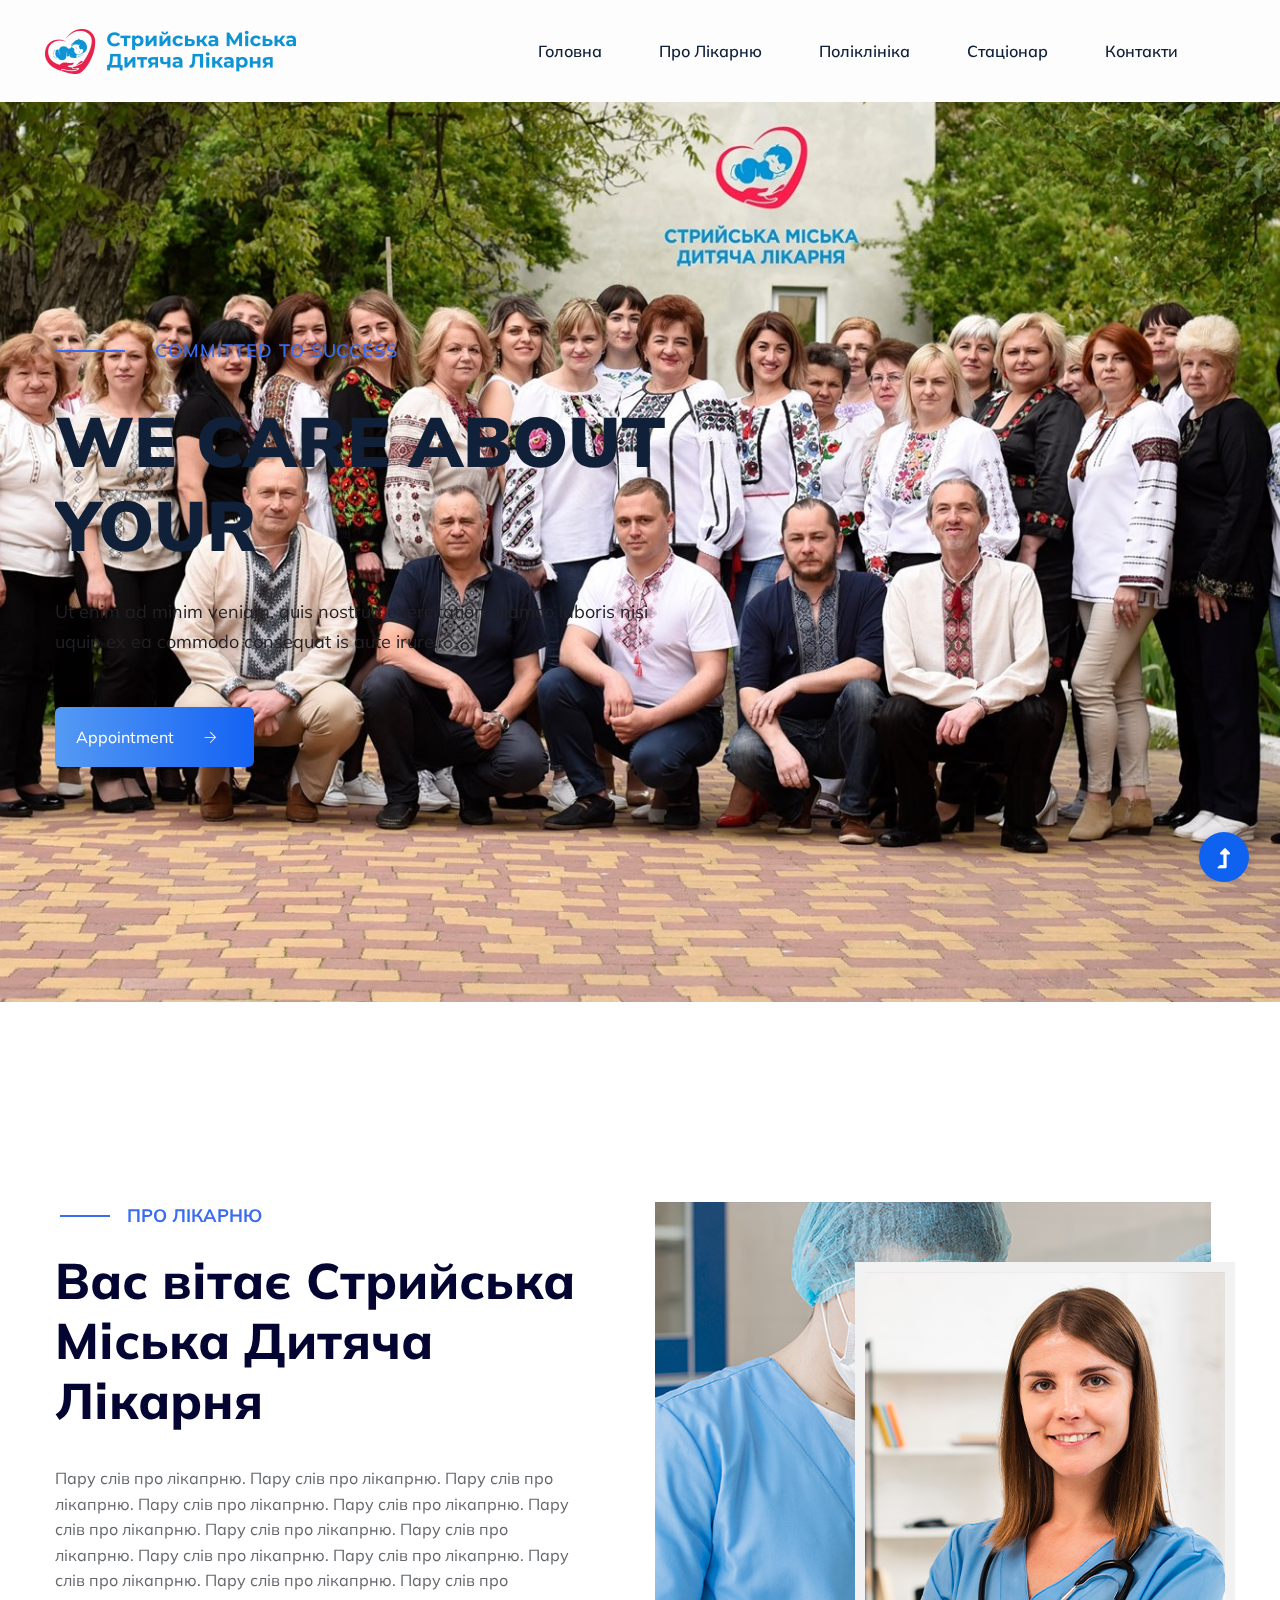
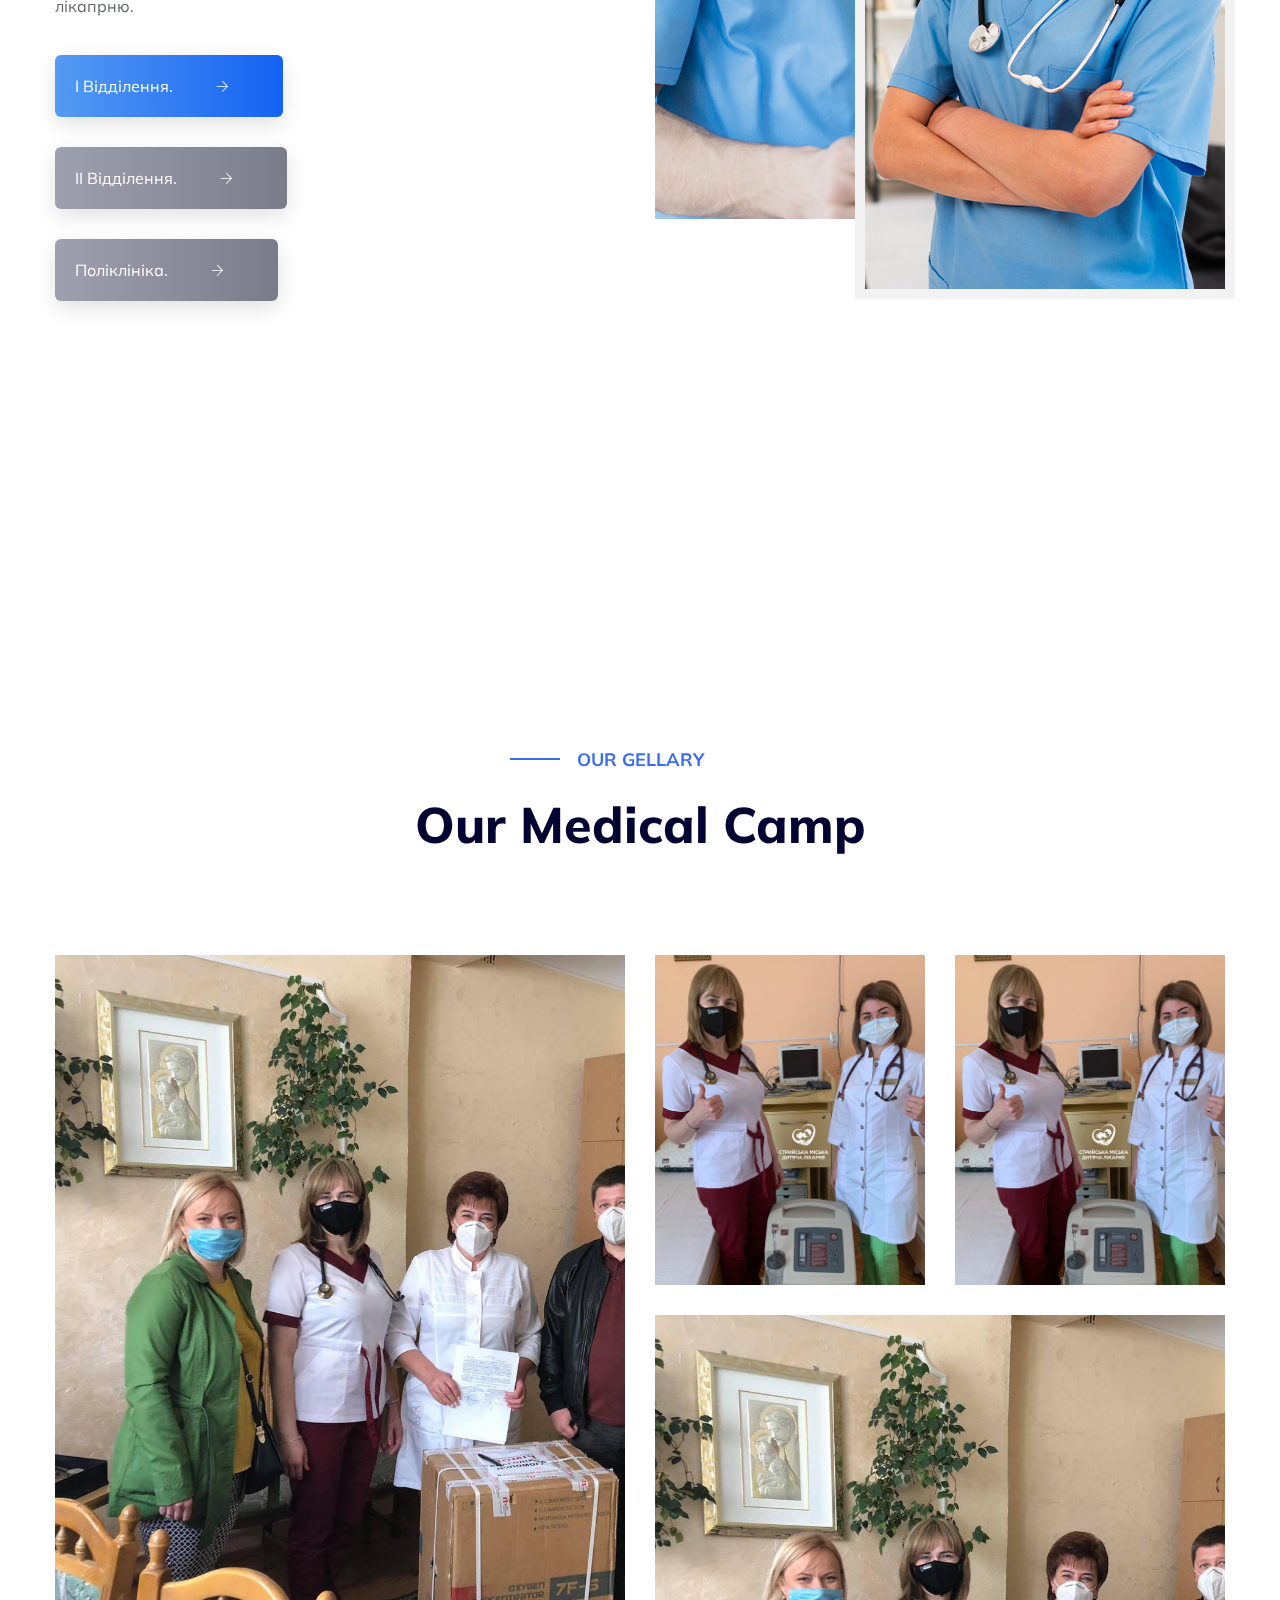
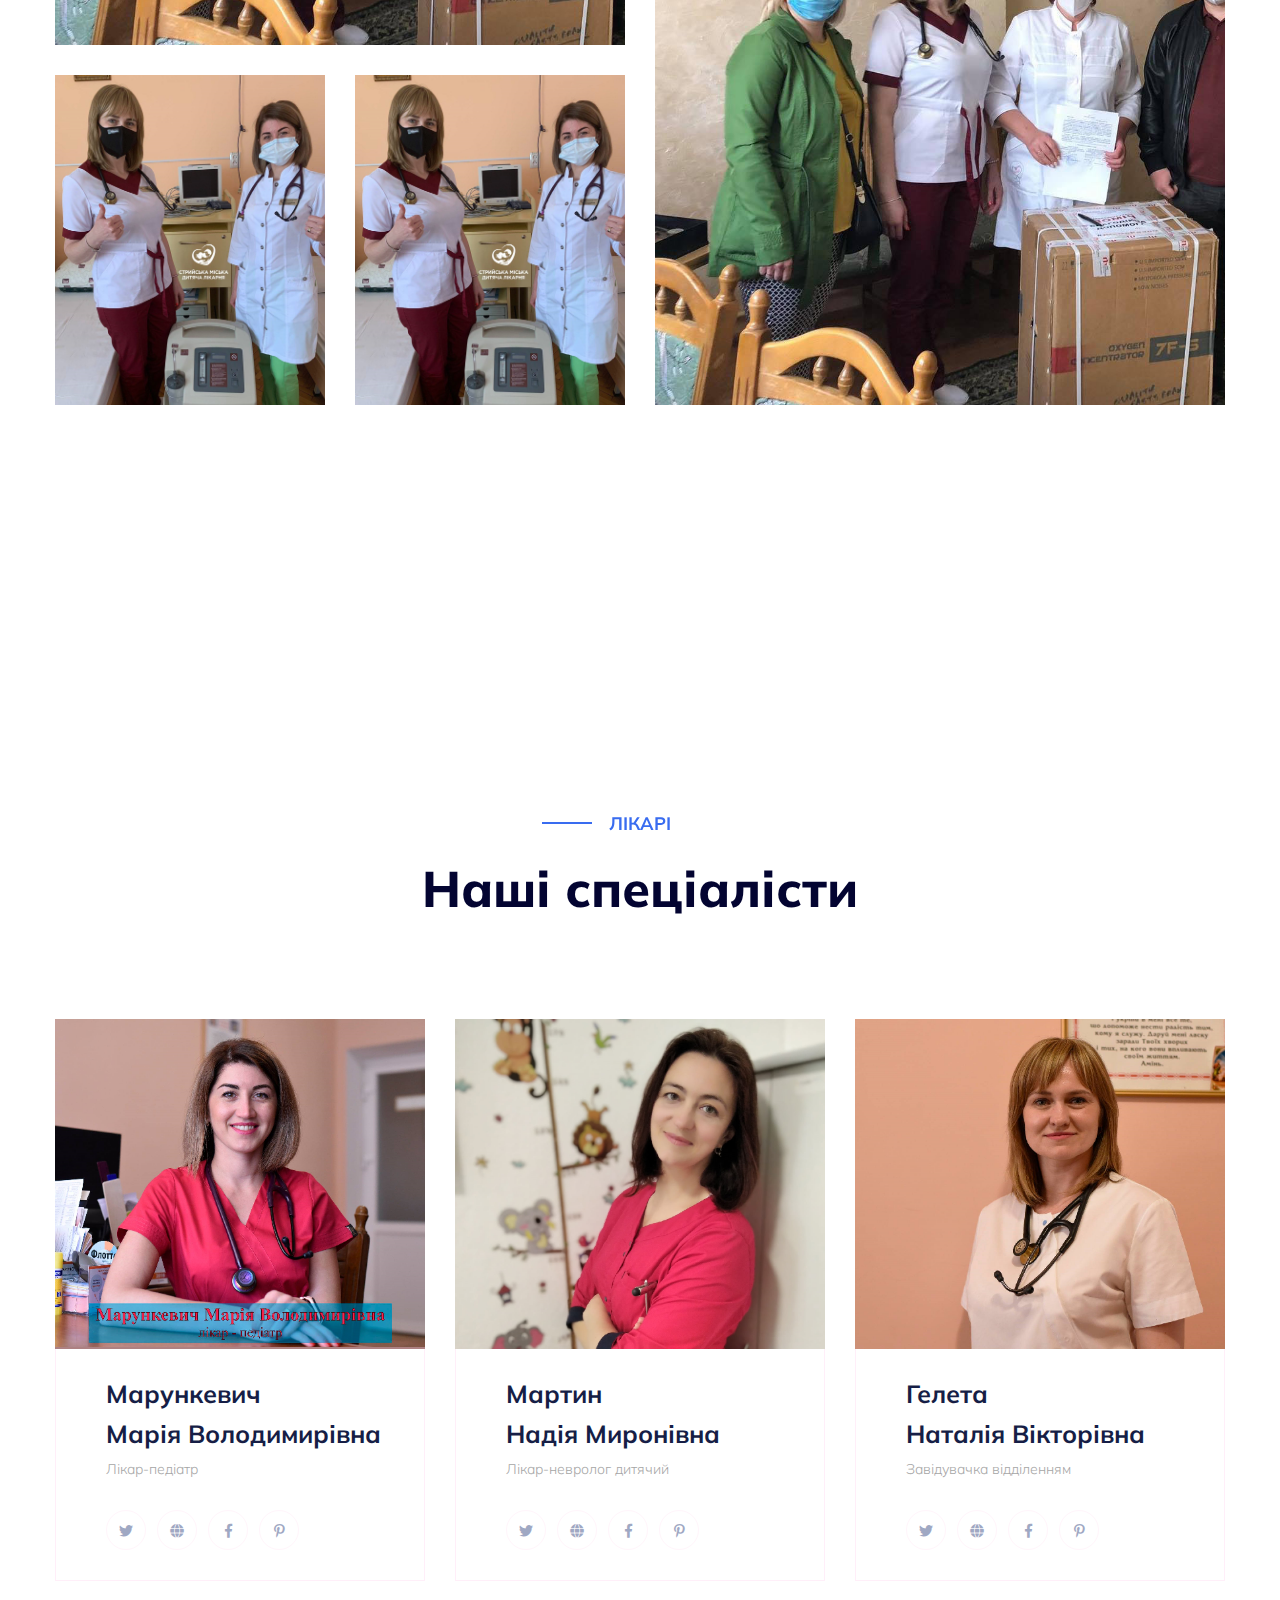
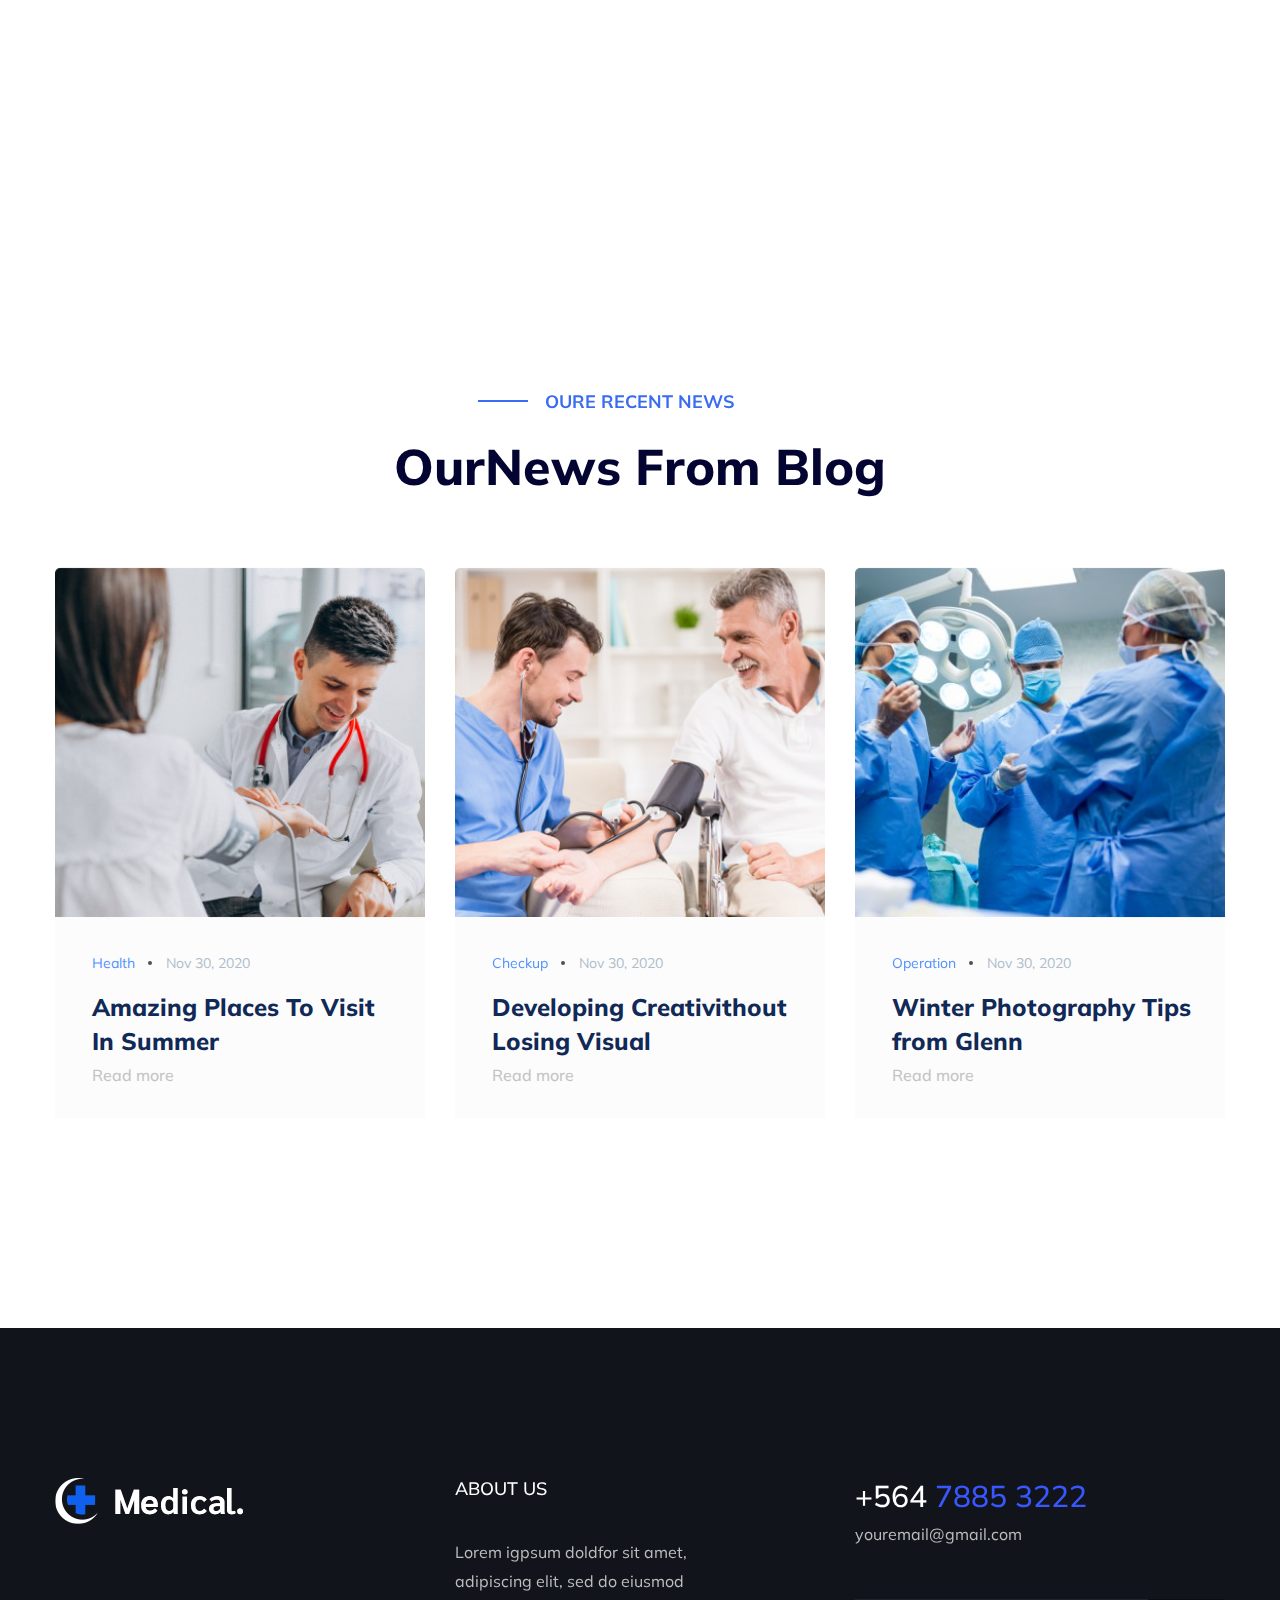
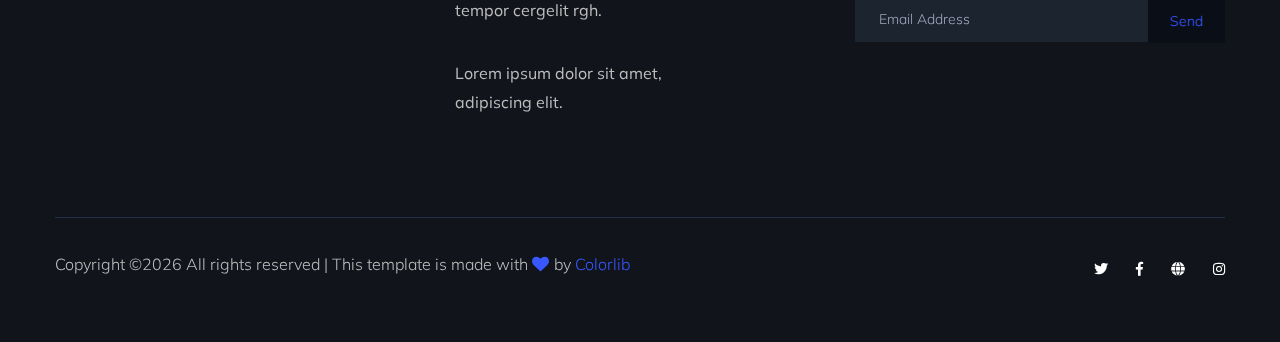
==== commit b13f4f64: "some changes" ====
--- a/index.html
+++ b/index.html
@@ -57,21 +57,16 @@
                                 <nav>
                                     <ul id="navigation">
                                         <li><a href="index.html">Головна</a></li>
-                                        <li><a href="about.html">Новини</a></li>
+                                        <li><a href="about.html">Про лікарню</a>
+                                            <ul class="submenu">
+                                                <li><a href="blog.html">Історія</a></li>
+                                                <li><a href="blog_details.html">Адміністрація</a></li>
+                                                <li><a href="elements.html">Статут</a></li>
+                                            </ul>
+                                        </li>
                                         <li><a href="about.html">Поліклініка</a></li>
                                         <li><a href="about.html">Стаціонар</a></li>
-                                        <li><a href="about.html">Адміністрація</a></li>
                                         <li><a href="about.html">Контакти</a></li>
-                                        <!--li><a href="doctor.html">Doctors</a></li>
-                                        <li><a href="department.html">Department</a></li>
-                                        <li><a href="blog.html">Blog</a>
-                                            <ul class="submenu">
-                                                <li><a href="blog.html">Blog</a></li>
-                                                <li><a href="blog_details.html">Blog Details</a></li>
-                                                <li><a href="elements.html">Element</a></li>
-                                            </ul>
-                                        </li>
-                                        <li><a href="contact.html">Contact</a></li-->
                                     </ul>
                                 </nav>
                             </div>
@@ -116,25 +111,7 @@
                 </div>          
             </div>
             <!-- Single Slider -->
-            <div class="single-slider slider-height d-flex align-items-center">
-                <div class="container">
-                    <div class="row">
-                        <div class="col-xl-7 col-lg-9 col-md-8 col-sm-9">
-                            <div class="hero__caption">
-                                <span>Committed to success</span>
-                                <h1 class="cd-headline letters scale">We care about your 
-                                    <strong class="cd-words-wrapper">
-                                        <b class="is-visible">health</b>
-                                        <b>sushi</b>
-                                        <b>steak</b>
-                                    </strong>
-                                </h1>
-                                <p data-animation="fadeInLeft" data-delay="0.1s">Ut enim ad minim veniam, quis nostrud exercitation ullamco laboris nisi uquip ex ea commodo consequat is aute irure.</p>
-                                <a href="#" class="btn hero-btn" data-animation="fadeInLeft" data-delay="0.5s">Appointment <i class="ti-arrow-right"></i></a>
-                            </div>
-                        </div>
-                    </div>
-                </div>          
+            <div class="single-slider slider-height d-flex align-items-center">         
             </div>
         </div>
     </div>
@@ -147,18 +124,18 @@
                     <div class="about-caption mb-50">
                         <!-- Section Tittle -->
                         <div class="section-tittle section-tittle2 mb-35">
-                            <span>About Our Company</span>
-                            <h2>Welcome To Our Hospital</h2>
-                        </div>
-                        <p>There arge many variations ohf pacgssages of sorem gpsum ilable, but the majority have suffered alteration in some form, by ected humour, or randomised words whi.</p>
+                            <span>Про лікарню</span>
+                            <h2>Вас вітає Стрийська Міська Дитяча Лікарня</h2>
+                        </div>
+                        <p>Пару слів про лікапрню. Пару слів про лікапрню. Пару слів про лікапрню. Пару слів про лікапрню. Пару слів про лікапрню. Пару слів про лікапрню. Пару слів про лікапрню. Пару слів про лікапрню. Пару слів про лікапрню. Пару слів про лікапрню. Пару слів про лікапрню. Пару слів про лікапрню. Пару слів про лікапрню. </p>
                         <div class="about-btn1 mb-30">
-                            <a href="about.html" class="btn about-btn">Find Doctors .<i class="ti-arrow-right"></i></a>
+                            <a href="about.html" class="btn about-btn">I відділення.<i class="ti-arrow-right"></i></a>
                         </div>
                         <div class="about-btn1 mb-30">
-                            <a href="about.html" class="btn about-btn2">Appointment <i class="ti-arrow-right"></i></a>
+                            <a href="about.html" class="btn about-btn2">II відділення.<i class="ti-arrow-right"></i></a>
                         </div>
                         <div class="about-btn1 mb-30">
-                            <a href="about.html" class="btn about-btn2">Emargency 1 <i class="ti-arrow-right"></i></a>
+                            <a href="about.html" class="btn about-btn2">Поліклініка.<i class="ti-arrow-right"></i></a>
                         </div>
                     </div>
                 </div>
@@ -177,179 +154,7 @@
         </div>
     </div>
     <!-- About  End-->
-    <!--? department_area_start  -->
-    <div class="department_area section-padding2">
-        <div class="container">
-            <!-- Section Tittle -->
-            <div class="row">
-                <div class="col-lg-12">
-                    <div class="section-tittle text-center mb-100">
-                        <span>Our Departments</span>
-                        <h2>Our Medical Services</h2>
-                    </div>
-                </div>
-            </div>
-            <div class="row">
-                <div class="col-lg-12">
-                    <div class="depart_ment_tab mb-30">
-                        <!-- Tabs Buttons -->
-                        <ul class="nav" id="myTab" role="tablist">
-                            <li class="nav-item">
-                                <a class="nav-link active" id="home-tab" data-toggle="tab" href="#home" role="tab" aria-controls="home" aria-selected="true">
-                                    <i class="flaticon-teeth"></i>
-                                    <h4>Dentistry</h4>
-                                </a>
-                            </li>
-                            <li class="nav-item">
-                                <a class="nav-link" id="profile-tab" data-toggle="tab" href="#profile" role="tab" aria-controls="profile" aria-selected="false">
-                                    <i class="flaticon-cardiovascular"></i>
-                                    <h4>Cardiology</h4>
-                                </a>
-                            </li>
-                            <li class="nav-item">
-                                <a class="nav-link" id="contact-tab" data-toggle="tab" href="#contact" role="tab" aria-controls="contact" aria-selected="false">
-                                    <i class="flaticon-ear"></i>
-                                    <h4>ENT Specialists</h4>
-                                </a>
-                            </li>
-                            <li class="nav-item">
-                                <a class="nav-link" id="Astrology-tab" data-toggle="tab" href="#Astrology" role="tab" aria-controls="contact" aria-selected="false">
-                                    <i class="flaticon-bone"></i>
-                                    <h4>Astrology</h4>
-                                </a>
-                            </li>
-                            <li class="nav-item">
-                                <a class="nav-link" id="Neuroanatomy-tab" data-toggle="tab" href="#Neuroanatomy" role="tab" aria-controls="contact" aria-selected="false">
-                                    <i class="flaticon-lung"></i>
-                                    <h4>Neuroanatomy</h4>
-                                </a>
-                            </li>
-                            <li class="nav-item">
-                                <a class="nav-link" id="Blood-tab" data-toggle="tab" href="#Blood" role="tab" aria-controls="contact" aria-selected="false">
-                                    <i class="flaticon-cell"></i>
-                                    <h4>Blood Screening</h4>
-                                </a>
-                            </li>
-                        </ul>
-                    </div>
-                </div>
-            </div>
-            <div class="dept_main_info white-bg">
-                <div class="tab-content" id="myTabContent">
-                    <div class="tab-pane fade show active" id="home" role="tabpanel" aria-labelledby="home-tab">
-                        <!-- single_content  -->
-                        <div class="row align-items-center no-gutters">
-                            <div class="col-lg-7">
-                                <div class="dept_info">
-                                    <h3>Dentist with surgical mask holding <br> scaler near patient</h3 >
-                                    <p>Lorem ipsum dolor sit amet, consectetur adipiscing elit, sed do eiusmod tempor incididunt ut labore et dolore magna aliqua. Quis ipsum suspendisse ultrices gravida. Risus commodo viverra maecenas accumsan lacus vel facilisis. </p>
-                                    <a href="#" class="dep-btn">Appointment<i class="ti-arrow-right"></i></a>
-                                </div>
-                            </div>
-                            <div class="col-lg-5">
-                                <div class="dept_thumb">
-                                    <img src="assets/img/gallery/department_man.png" alt="">
-                                </div>
-                            </div>
-                        </div>
-                        <!-- single_content  -->
-                    </div>
-                    <div class="tab-pane fade" id="profile" role="tabpanel" aria-labelledby="profile-tab">
-                        <!-- single_content  -->
-                        <div class="row align-items-center no-gutters">
-                            <div class="col-lg-7">
-                                <div class="dept_info">
-                                    <h3>Dentist with surgical mask holding <br> scaler near patient</h3 >
-                                    <p>Lorem ipsum dolor sit amet, consectetur adipiscing elit, sed do eiusmod tempor incididunt ut labore et dolore magna aliqua. Quis ipsum suspendisse ultrices gravida. Risus commodo viverra maecenas accumsan lacus vel facilisis. </p>
-                                    <a href="#" class="dep-btn">Appointment<i class="ti-arrow-right"></i></a>
-                                </div>
-                            </div>
-                            <div class="col-lg-5">
-                                <div class="dept_thumb">
-                                    <img src="assets/img/gallery/department_man.png" alt="">
-                                </div>
-                            </div>
-                        </div>
-                        <!-- single_content  -->
-                    </div>
-                    <div class="tab-pane fade" id="contact" role="tabpanel" aria-labelledby="contact-tab">
-                        <!-- single_content  -->
-                        <div class="row align-items-center no-gutters">
-                            <div class="col-lg-7">
-                                <div class="dept_info">
-                                    <h3>Dentist with surgical mask holding <br> scaler near patient</h3 >
-                                    <p>Lorem ipsum dolor sit amet, consectetur adipiscing elit, sed do eiusmod tempor incididunt ut labore et dolore magna aliqua. Quis ipsum suspendisse ultrices gravida. Risus commodo viverra maecenas accumsan lacus vel facilisis. </p>
-                                    <a href="#" class="dep-btn">Appointment<i class="ti-arrow-right"></i></a>
-                                </div>
-                            </div>
-                            <div class="col-lg-5">
-                                <div class="dept_thumb">
-                                    <img src="assets/img/gallery/department_man.png" alt="">
-                                </div>
-                            </div>
-                        </div>
-                        <!-- single_content  -->
-                    </div>
-                    <div class="tab-pane fade" id="Astrology" role="tabpanel" aria-labelledby="Astrology-tab">
-                        <!-- single_content  -->
-                        <div class="row align-items-center no-gutters">
-                            <div class="col-lg-7">
-                                <div class="dept_info">
-                                    <h3>Dentist with surgical mask holding <br> scaler near patient</h3 >
-                                    <p>Lorem ipsum dolor sit amet, consectetur adipiscing elit, sed do eiusmod tempor incididunt ut labore et dolore magna aliqua. Quis ipsum suspendisse ultrices gravida. Risus commodo viverra maecenas accumsan lacus vel facilisis. </p>
-                                    <a href="#" class="dep-btn">Appointment<i class="ti-arrow-right"></i></a>
-                                </div>
-                            </div>
-                            <div class="col-lg-5">
-                                <div class="dept_thumb">
-                                    <img src="assets/img/gallery/department_man.png" alt="">
-                                </div>
-                            </div>
-                        </div>
-                        <!-- single_content  -->
-                    </div>
-                    <div class="tab-pane fade" id="Neuroanatomy" role="tabpanel" aria-labelledby="Neuroanatomy-tab">
-                        <!-- single_content  -->
-                        <div class="row align-items-center no-gutters">
-                            <div class="col-lg-7">
-                                <div class="dept_info">
-                                    <h3>Dentist with surgical mask holding <br> scaler near patient</h3 >
-                                    <p>Lorem ipsum dolor sit amet, consectetur adipiscing elit, sed do eiusmod tempor incididunt ut labore et dolore magna aliqua. Quis ipsum suspendisse ultrices gravida. Risus commodo viverra maecenas accumsan lacus vel facilisis. </p>
-                                    <a href="#" class="dep-btn">Appointment<i class="ti-arrow-right"></i></a>
-                                </div>
-                            </div>
-                            <div class="col-lg-5">
-                                <div class="dept_thumb">
-                                    <img src="assets/img/gallery/department_man.png" alt="">
-                                </div>
-                            </div>
-                        </div>
-                        <!-- single_content  -->
-                    </div>
-                    <div class="tab-pane fade" id="Blood" role="tabpanel" aria-labelledby="Blood-tab">
-                        <!-- single_content  -->
-                        <div class="row align-items-center no-gutters">
-                            <div class="col-lg-7">
-                                <div class="dept_info">
-                                    <h3>Dentist with surgical mask holding <br> scaler near patient</h3 >
-                                    <p>Lorem ipsum dolor sit amet, consectetur adipiscing elit, sed do eiusmod tempor incididunt ut labore et dolore magna aliqua. Quis ipsum suspendisse ultrices gravida. Risus commodo viverra maecenas accumsan lacus vel facilisis. </p>
-                                    <a href="#" class="dep-btn">Appointment<i class="ti-arrow-right"></i></a>
-                                </div>
-                            </div>
-                            <div class="col-lg-5">
-                                <div class="dept_thumb">
-                                    <img src="assets/img/gallery/department_man.png" alt="">
-                                </div>
-                            </div>
-                        </div>
-                        <!-- single_content  -->
-                    </div>
-                    </div>
-            </div>
 
-        </div>
-    </div>
-    <!-- depertment area end  -->
      <!--? Gallery Area Start -->
      <div class="gallery-area section-padding30">
         <div class="container">
@@ -407,48 +212,15 @@
         </div>
     </div>
     <!-- Gallery Area End -->
-    <!--? All startups Start -->
-    <div class="all-starups-area testimonial-area fix">
-        <!-- left Contents -->
-        <div class="starups">
-            <!--? Testimonial Start -->
-            <div class="h1-testimonial-active">
-                <!-- Single Testimonial -->
-                <div class="single-testimonial text-center">
-                    <!-- Testimonial Content -->
-                    <div class="testimonial-caption ">
-                        <div class="testimonial-top-cap">
-                            <img src="assets/img/gallery/testimonial.png" alt="">
-                            <p>“I am at an age where I just want to be fit and healthy our bodies are our responsibility! So start caring for your body and it will care for you. Eat clean it will care for yout hard.”</p>
-                        </div>
-                        <!-- founder -->
-                        <div class="testimonial-founder d-flex align-items-center justify-content-center">
-                            <div class="founder-img">
-                                <img src="assets/img/gallery/Homepage_testi.png" alt="">
-                            </div>
-                            <div class="founder-text">
-                                <span>Margaret Lawson</span>
-                                <p>Chif Photographer</p>
-                            </div>
-                        </div>
-                    </div>
-                </div>
-            </div>
-            <!-- Testimonial End -->
-        </div>
-        <!--Right Contents  -->
-        <div class="starups-img"></div>
-    </div>
-    <!--All startups End -->
-     <!--? Team Start -->
+    <!--? Team Start -->
      <div class="team-area section-padding30">
         <div class="container">
             <!-- Section Tittle -->
             <div class="row justify-content-center">
                 <div class="col-lg-6">
                     <div class="section-tittle text-center mb-100">
-                        <span>Our Doctors</span>
-                        <h2>Our Specialist</h2>
+                        <span>Лікарі</span>
+                        <h2>Наші спеціалісти</h2>
                     </div>
                 </div>
             </div>
@@ -460,8 +232,9 @@
                             <img src="assets/img/gallery/team2.png" alt="">
                         </div>
                         <div class="team-caption">
-                            <h3><a href="#">Alvin Maxwell</a></h3>
-                            <span>Creative UI Designer</span>
+                            <h3><a href="#">Марункевич</a></h3>
+                            <h3><a href="#">Марія Володимирівна</a></h3>
+                            <span>Лікар-педіатр</span>
                             <!-- Team social -->
                             <div class="team-social">
                                 <a href="#"><i class="fab fa-twitter"></i></a>
@@ -478,8 +251,9 @@
                             <img src="assets/img/gallery/team3.png" alt="">
                         </div>
                         <div class="team-caption">
-                            <h3><a href="#">Maria Smith</a></h3>
-                            <span>Agency Manager</span>
+                            <h3><a href="#">Мартин</a></h3>
+                            <h3><a href="#">Надія Миронівна</a></h3>
+                            <span>Лікар-невролог дитячий</span>
                             <!-- Team social -->
                             <div class="team-social">
                                 <a href="#"><i class="fab fa-twitter"></i></a>
@@ -496,8 +270,9 @@
                             <img src="assets/img/gallery/team1.png" alt="">
                         </div>
                         <div class="team-caption">
-                            <h3><a href="#">Angela Doe</a></h3>
-                            <span>Designer</span>
+                            <h3><a href="#">Гелета</a></h3>
+                            <h3><a href="#">Наталія Вікторівна</a></h3>
+                            <span>Завідувачка відділенням</span>
                             <!-- Team social -->
                             <div class="team-social">
                                 <a href="#"><i class="fab fa-twitter"></i></a>
@@ -512,72 +287,6 @@
         </div>
     </div>
     <!-- Team End -->
-     <!--? Contact form Start -->
-     <div class="contact-form-main">
-        <div class="container">
-            <div class="row justify-content-end">
-                <div class="col-xl-7 col-lg-7">
-                    <div class="form-wrapper">
-                        <!--Section Tittle  -->
-                        <div class="form-tittle">
-                            <div class="row ">
-                                <div class="col-xl-12">
-                                    <div class="section-tittle section-tittle2">
-                                        <span>Appointment Apply Form</span>
-                                        <h2>Appointment Form</h2>
-                                    </div>
-                                </div>
-                            </div>
-                        </div>
-                        <!--End Section Tittle  -->
-                        <form id="contact-form" action="#" method="POST">
-                            <div class="row">
-                                <div class="col-lg-6 col-md-6">
-                                    <div class="form-box user-icon mb-30">
-                                        <input type="text" name="name" placeholder="Name">
-                                    </div>
-                                </div>
-                                <div class="col-lg-6 col-md-6">
-                                    <div class="form-box email-icon mb-30">
-                                        <input type="text" name="email" placeholder="Phone">
-                                    </div>
-                                </div>
-                                <div class="col-lg-6 col-md-6 mb-30">
-                                    <div class="select-itms">
-                                        <select name="select" id="select2">
-                                            <option value="">Health Law</option>
-                                            <option value="">saiful islam</option>
-                                            <option value="">Arafath Miya</option>
-                                            <option value="">Shakil Miya</option>
-                                            <option value="">Tamim Sharker</option>
-                                        </select>
-                                    </div>
-                                </div>
-                                <div class="col-lg-6 col-md-6">
-                                    <div class="form-box subject-icon mb-30">
-                                        <input type="Email" name="subject" placeholder="Email">
-                                    </div>
-                                </div>
-                                <div class="col-lg-12">
-                                    <div class="form-box message-icon mb-65">
-                                        <textarea name="message" id="message" placeholder="Message"></textarea>
-                                    </div>
-                                    <div class="submit-info">
-                                        <button class="btn" type="submit">Submit Now <i class="ti-arrow-right"></i> </button>
-                                    </div>
-                                </div>
-                            </div>
-                        </form>
-                    </div>
-                </div>
-            </div>
-        </div>
-        <!-- contact left Img-->
-        <div class="from-left d-none d-lg-block">
-            <img src="assets/img/gallery/contact_form.png" alt="">
-        </div>
-    </div>
-    <!-- Contact form End -->
     <!--? gallery Products Start -->
     <div class="gallery-area fix">
         <div class="container-fluid p-0">
--- a/assets/css/style.css
+++ b/assets/css/style.css
@@ -2143,7 +2143,7 @@
 
 .slider-area {
   margin-top: -1px;
-  background-image: url(../img/hero/h1_hero.png);
+  background-image: url(../img/smdl_fb_cp.jpg);
   background-repeat: no-repeat;
   background-position: center center;
   background-size: cover; }
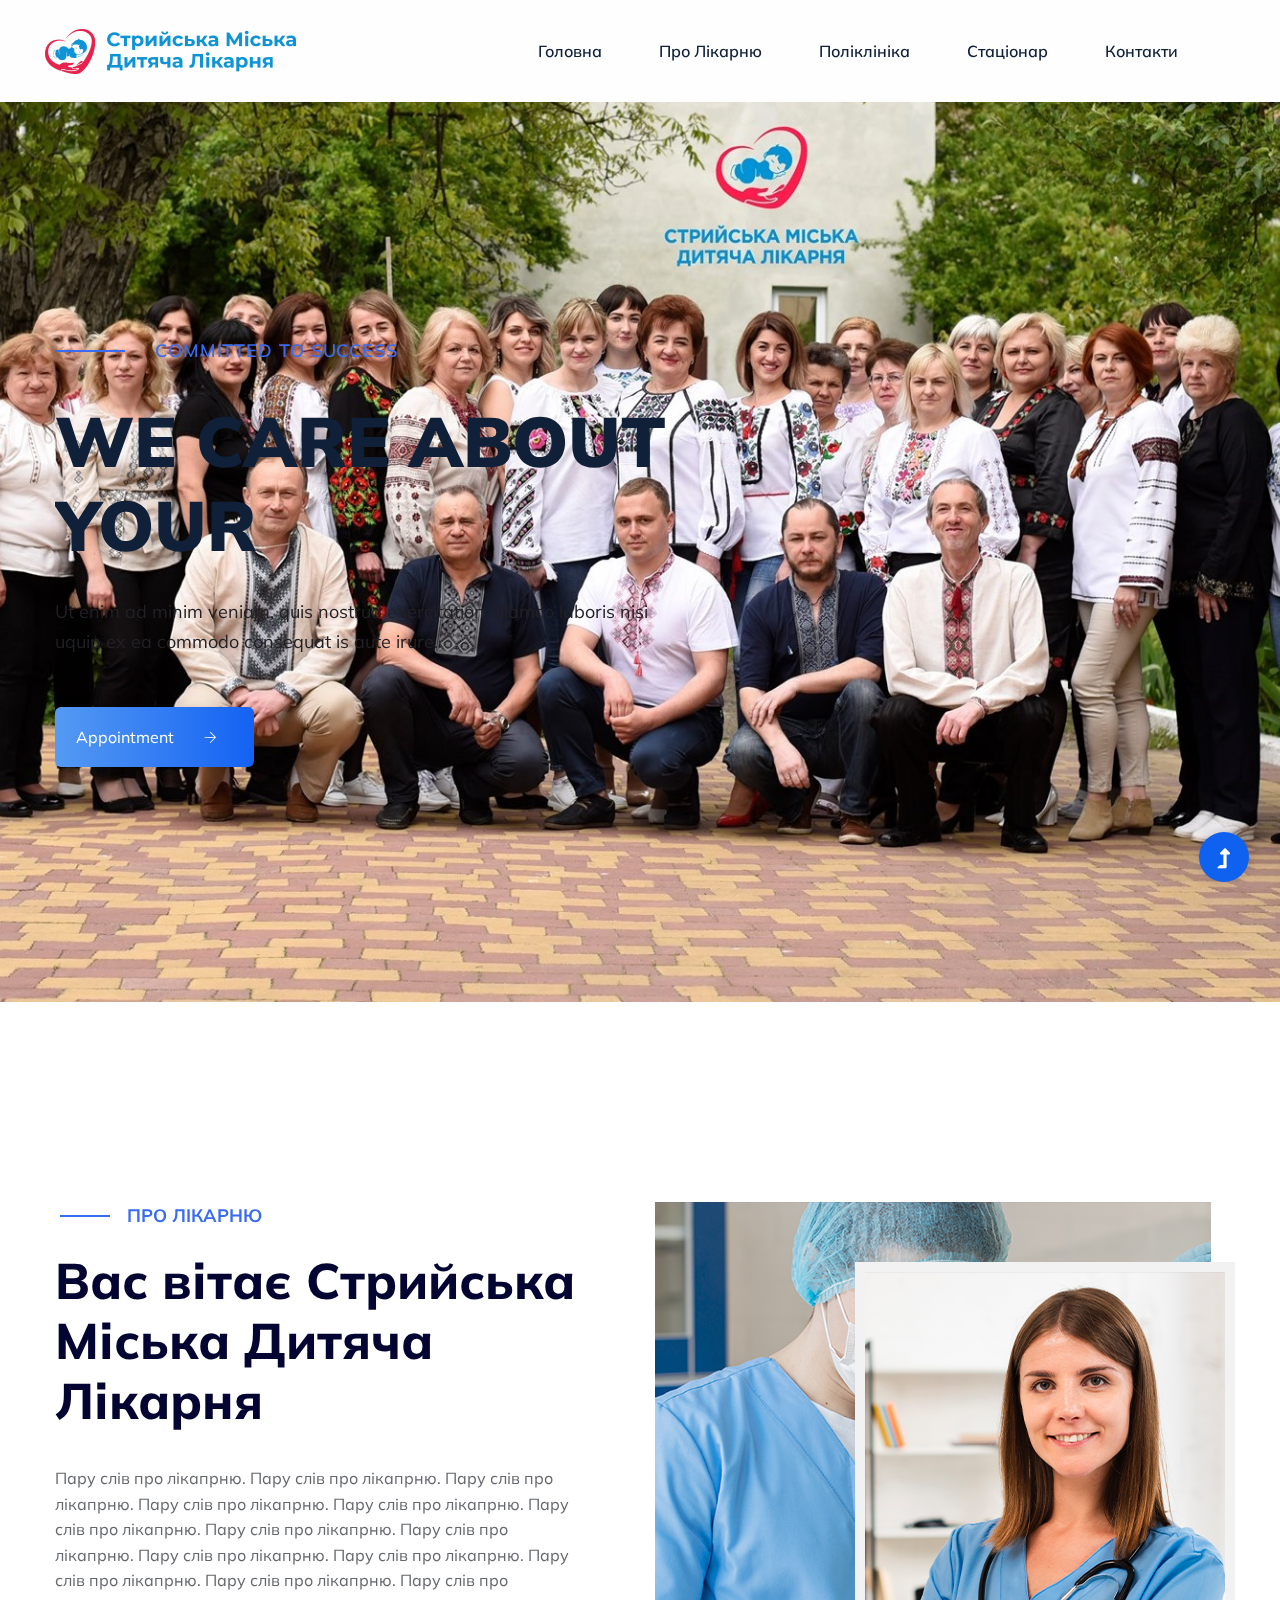
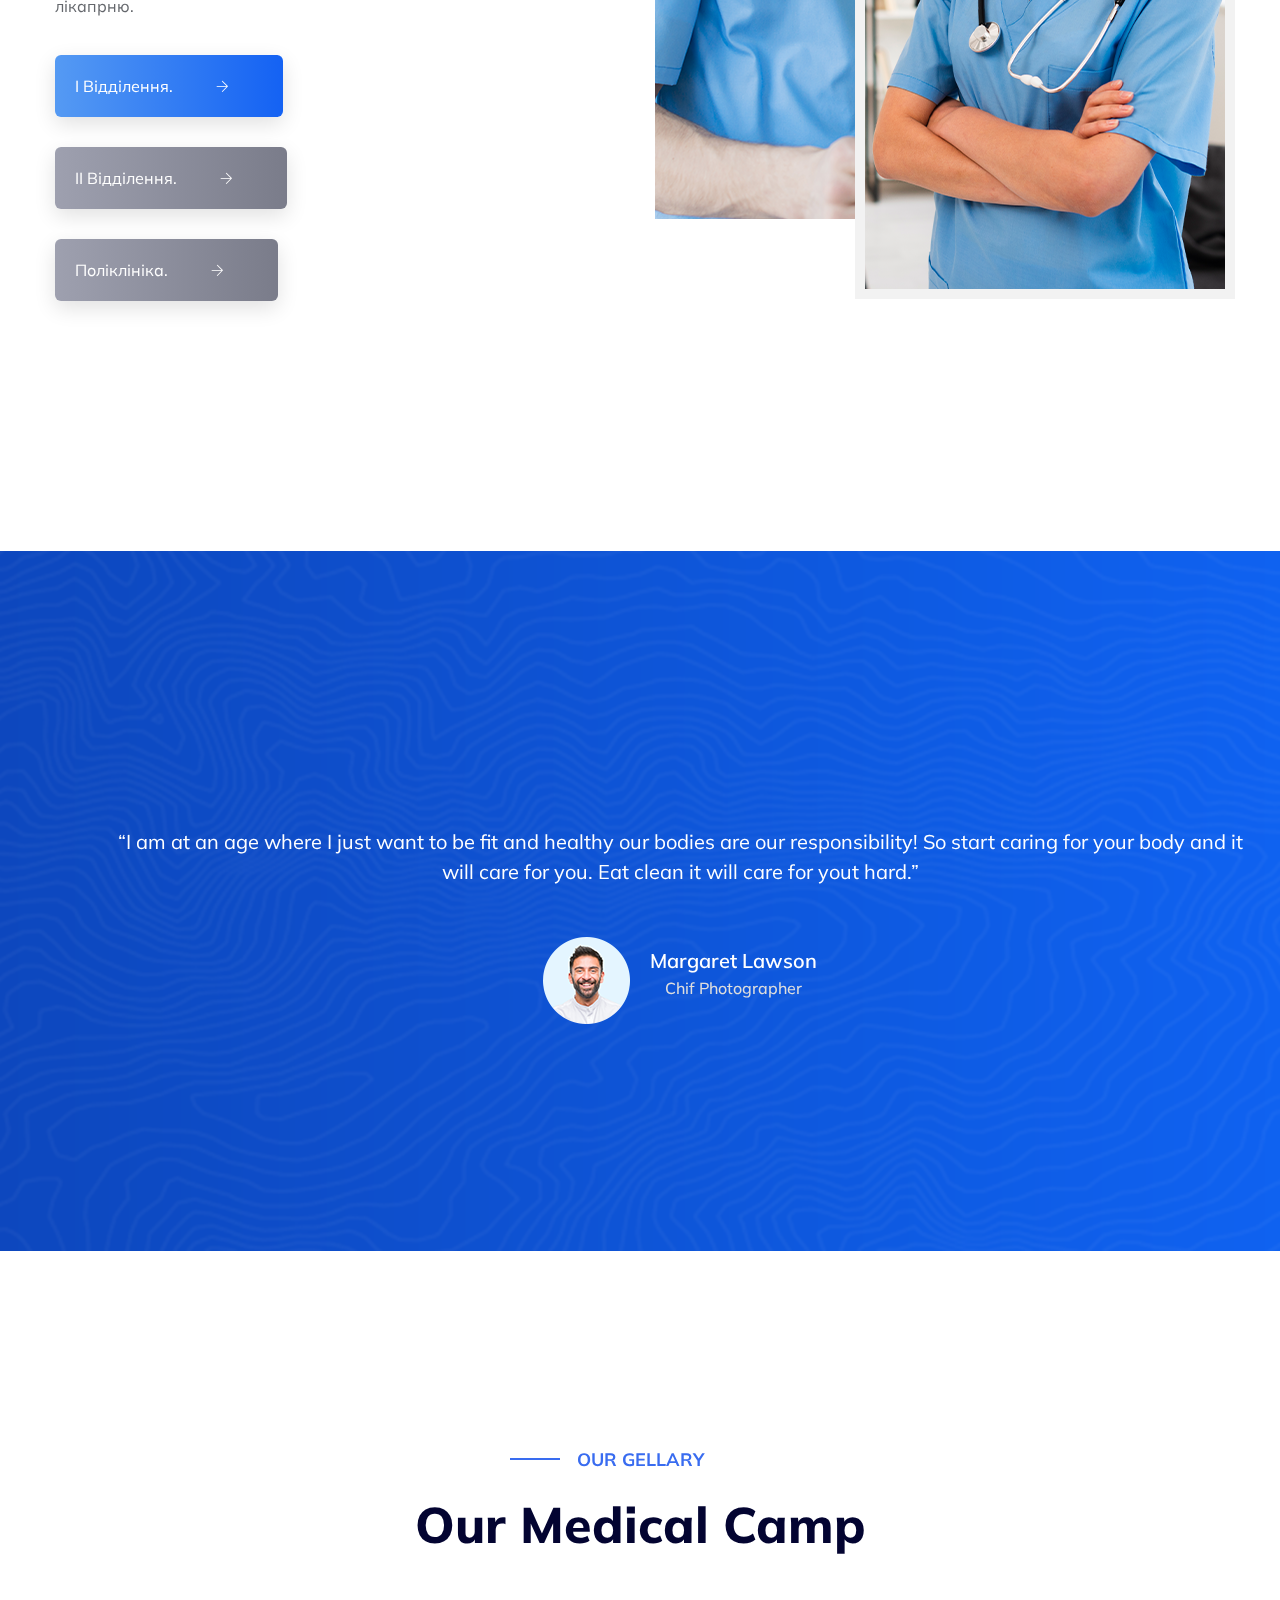
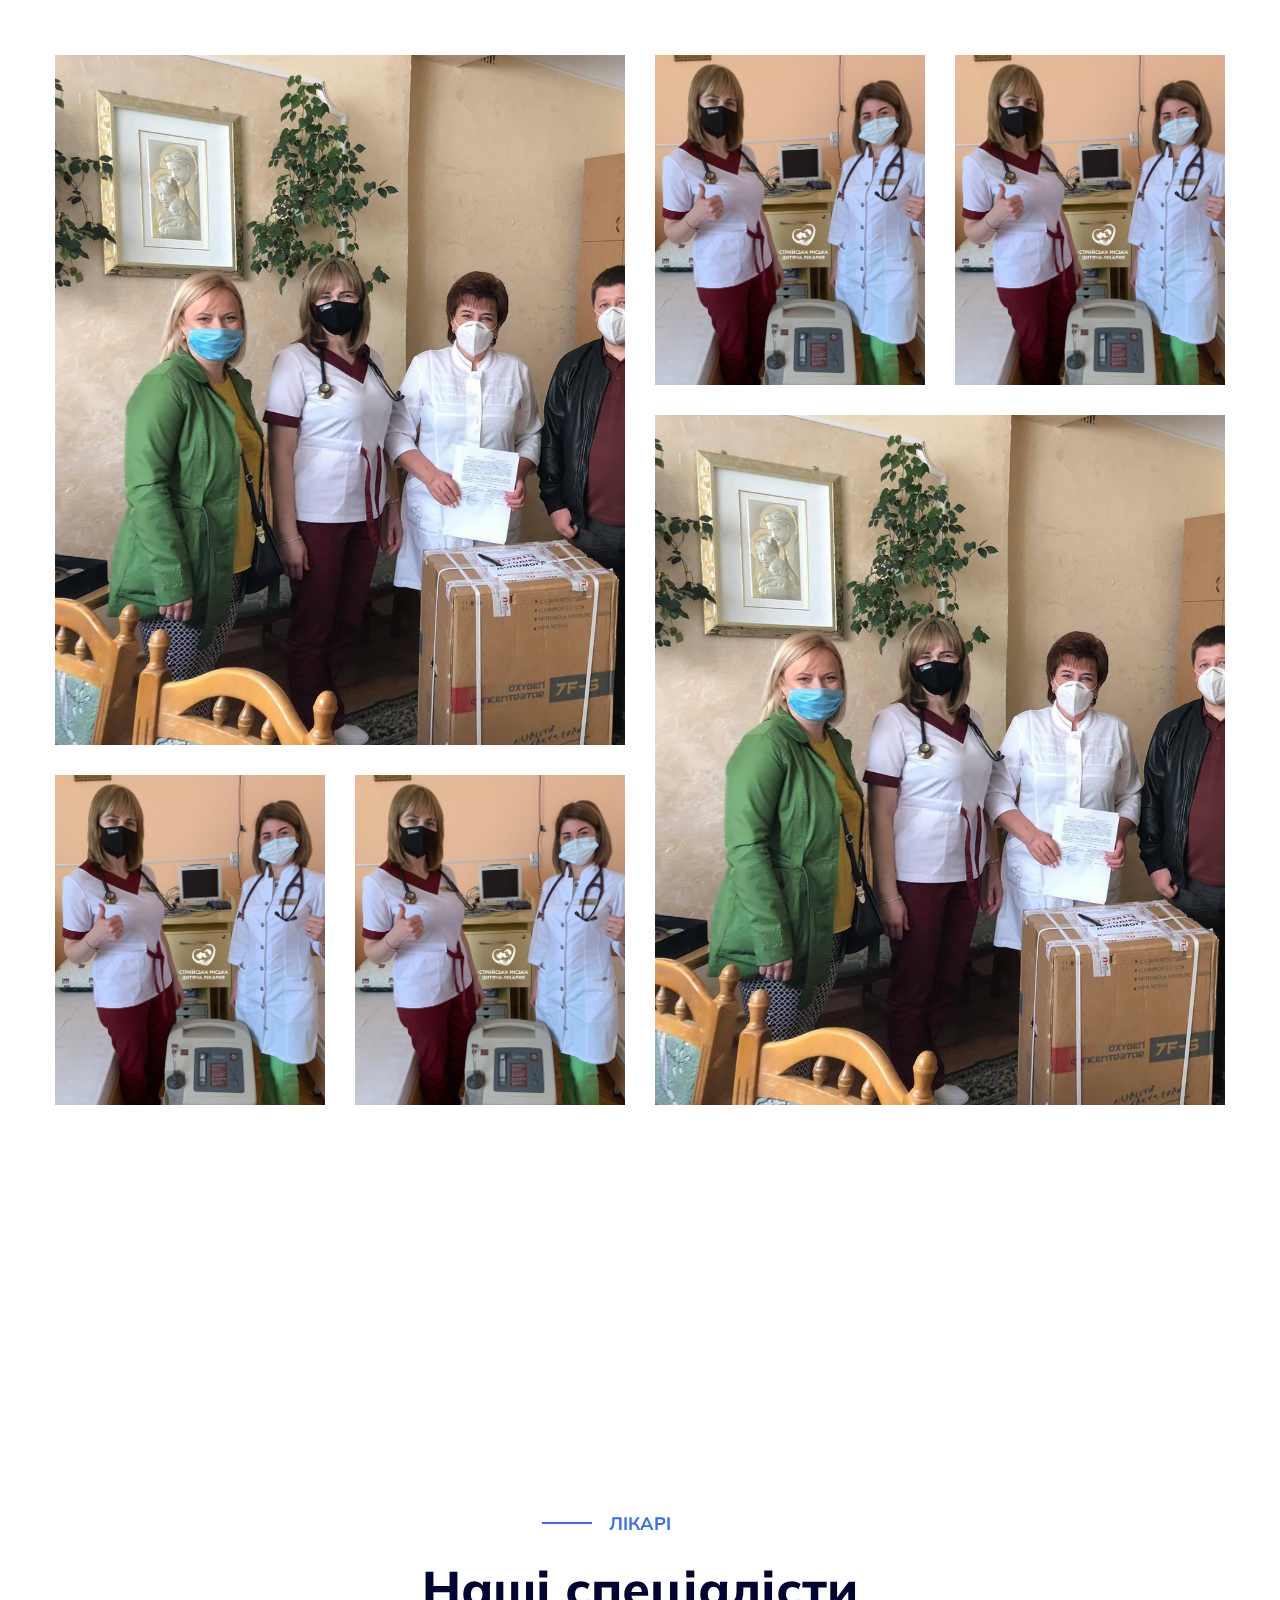
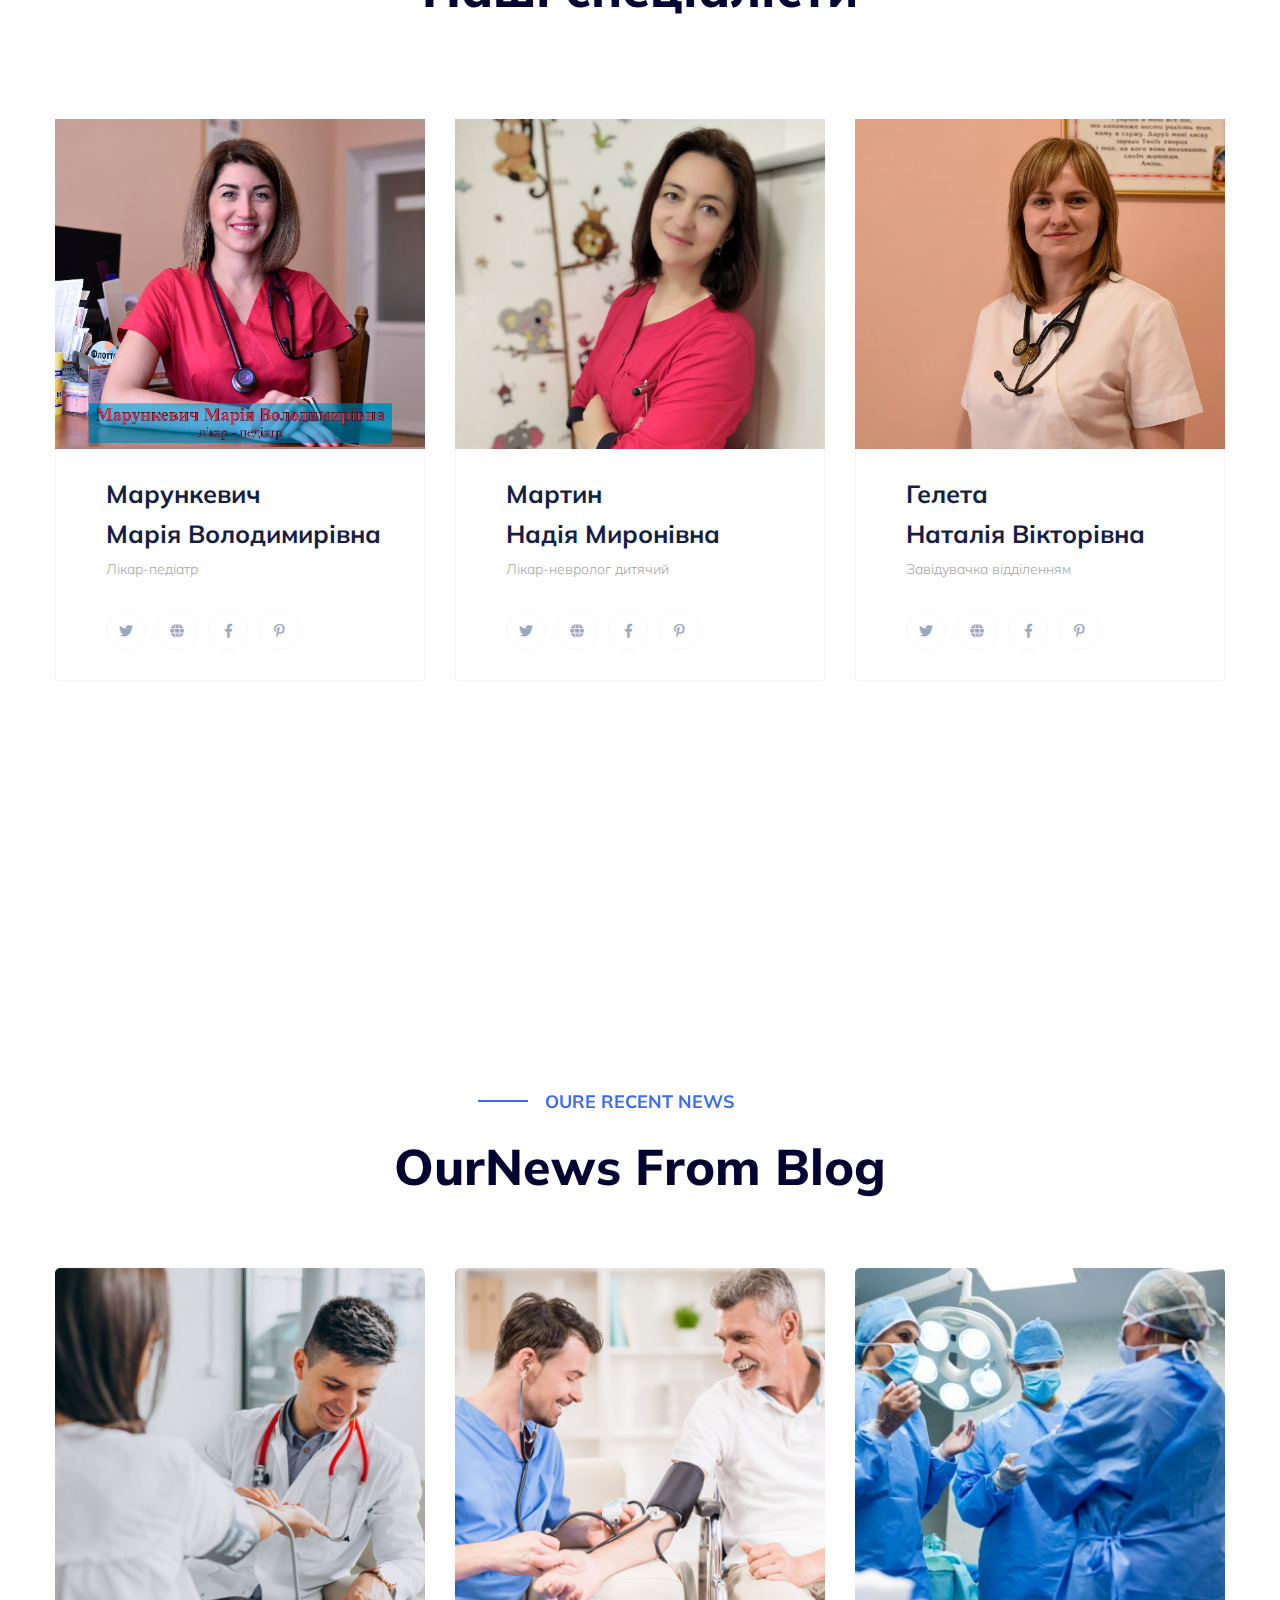
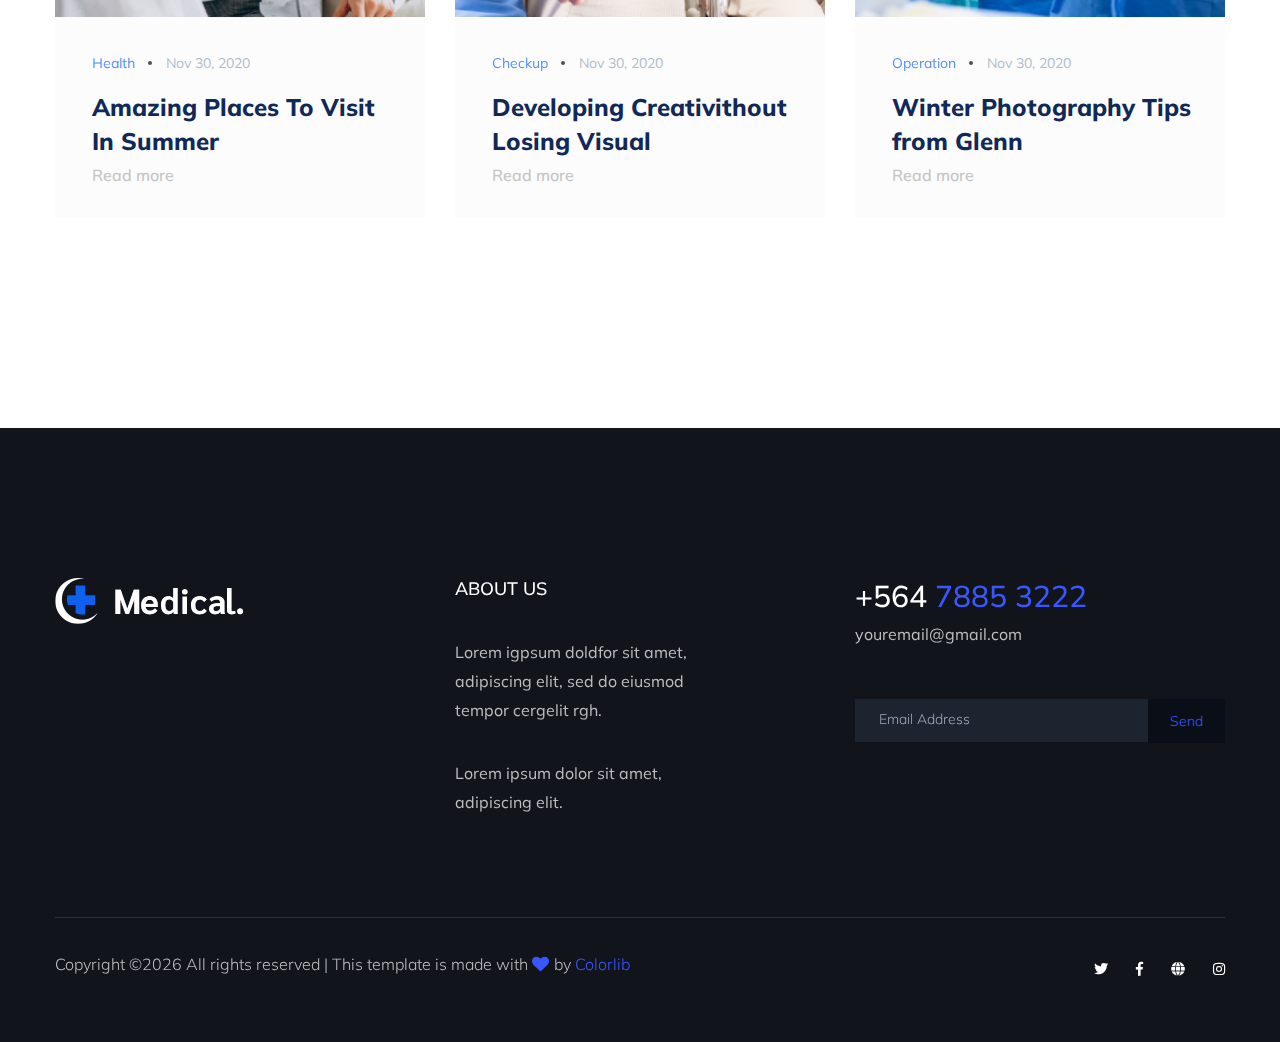
==== commit 76de487e: "Thursday commit" ====
--- a/index.html
+++ b/index.html
@@ -155,6 +155,42 @@
     </div>
     <!-- About  End-->
 
+
+
+        <!--? All startups Start -->
+        <div class="all-starups-area testimonial-area fix">
+            <!-- left Contents -->
+            <div class="starups">
+                <!--? Testimonial Start -->
+                <div class="h1-testimonial-active">
+                    <!-- Single Testimonial -->
+                    <div class="single-testimonial text-center">
+                        <!-- Testimonial Content -->
+                        <div class="testimonial-caption ">
+                            <div class="testimonial-top-cap">
+                                <img src="assets/img/gallery/testimonial.png" alt="">
+                                <p>“I am at an age where I just want to be fit and healthy our bodies are our responsibility! So start caring for your body and it will care for you. Eat clean it will care for yout hard.”</p>
+                            </div>
+                            <!-- founder -->
+                            <div class="testimonial-founder d-flex align-items-center justify-content-center">
+                                <div class="founder-img">
+                                    <img src="assets/img/gallery/Homepage_testi.png" alt="">
+                                </div>
+                                <div class="founder-text">
+                                    <span>Margaret Lawson</span>
+                                    <p>Chif Photographer</p>
+                                </div>
+                            </div>
+                        </div>
+                    </div>
+                </div>
+                <!-- Testimonial End -->
+            </div>
+            <!--Right Contents  -->
+            <!-- div class="starups-img"></div-->
+        </div>
+        <!--All startups End -->
+
      <!--? Gallery Area Start -->
      <div class="gallery-area section-padding30">
         <div class="container">
--- a/assets/css/style.css
+++ b/assets/css/style.css
@@ -2540,7 +2540,7 @@
   .all-starups-area .starups {
     display: flex;
     align-items: center;
-    width: 50%;
+    width: 100%;
     padding: 0 9%;
     background-image: url(../img/gallery/section_bg01.png);
     background-size: cover;
@@ -2633,8 +2633,9 @@
             .all-starups-area .starups .starups-details .starups-list ul li p {
               padding-left: 9px; } }
   .all-starups-area .starups-img {
-    width: 50%;
-    background-image: url(../img/gallery/startup.png);
+    /** width: 50%;  **/
+    width: 100%;
+    background-image: url(../img/gallery/q_2.jpg);
     background-size: 100%;
     background-size: cover;
     background-repeat: no-repeat;
